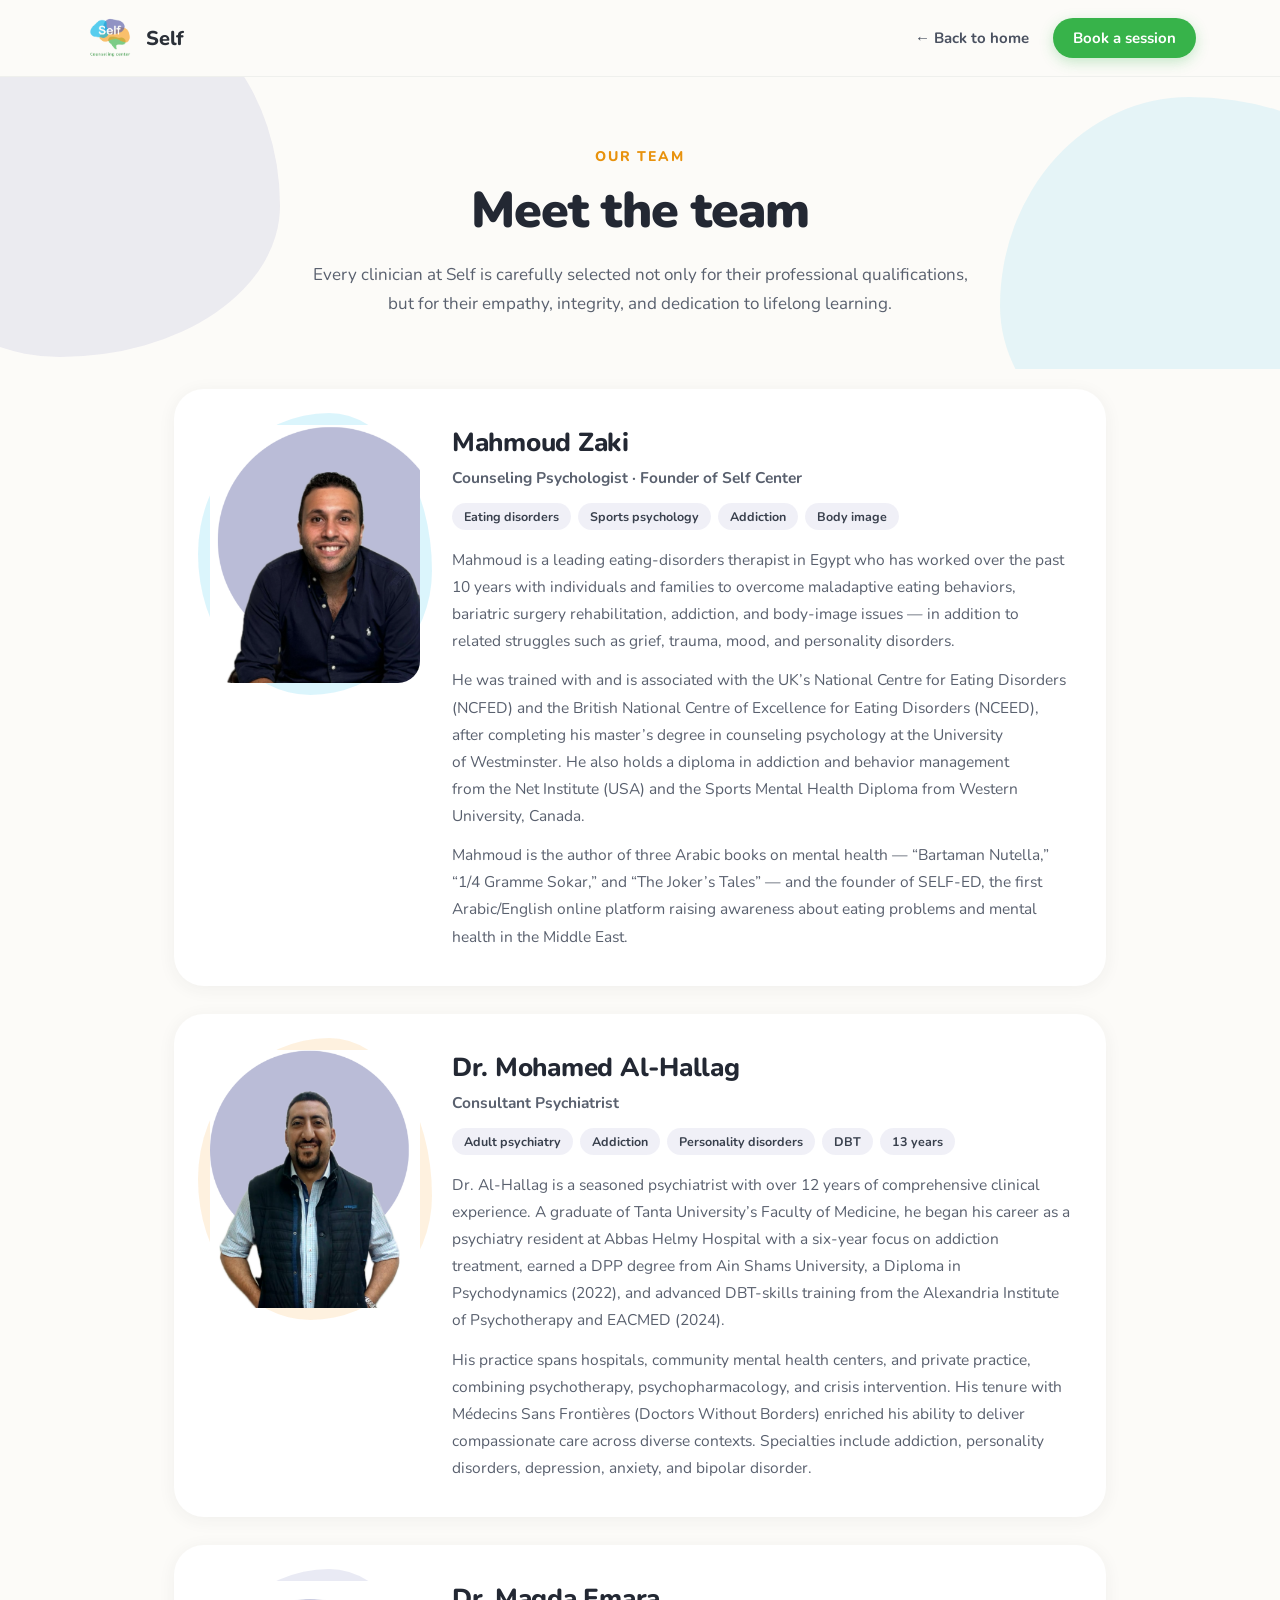
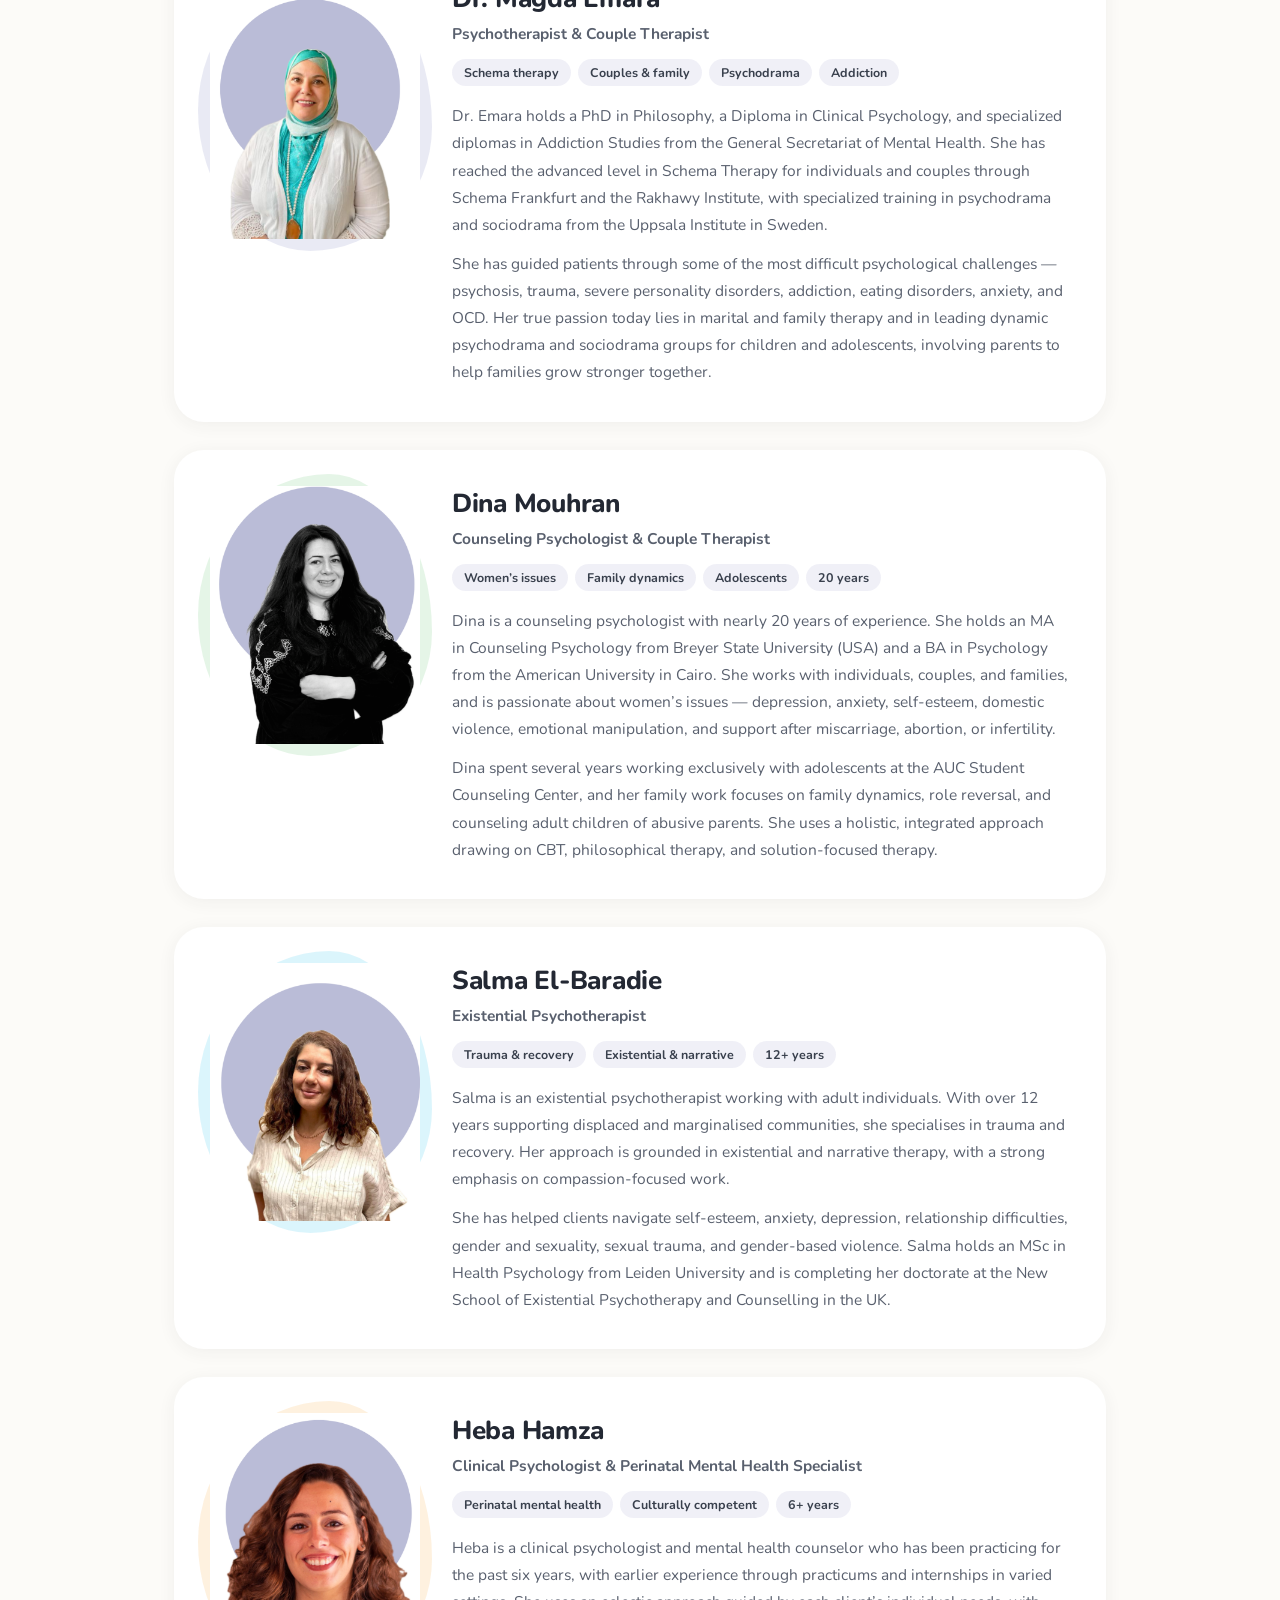
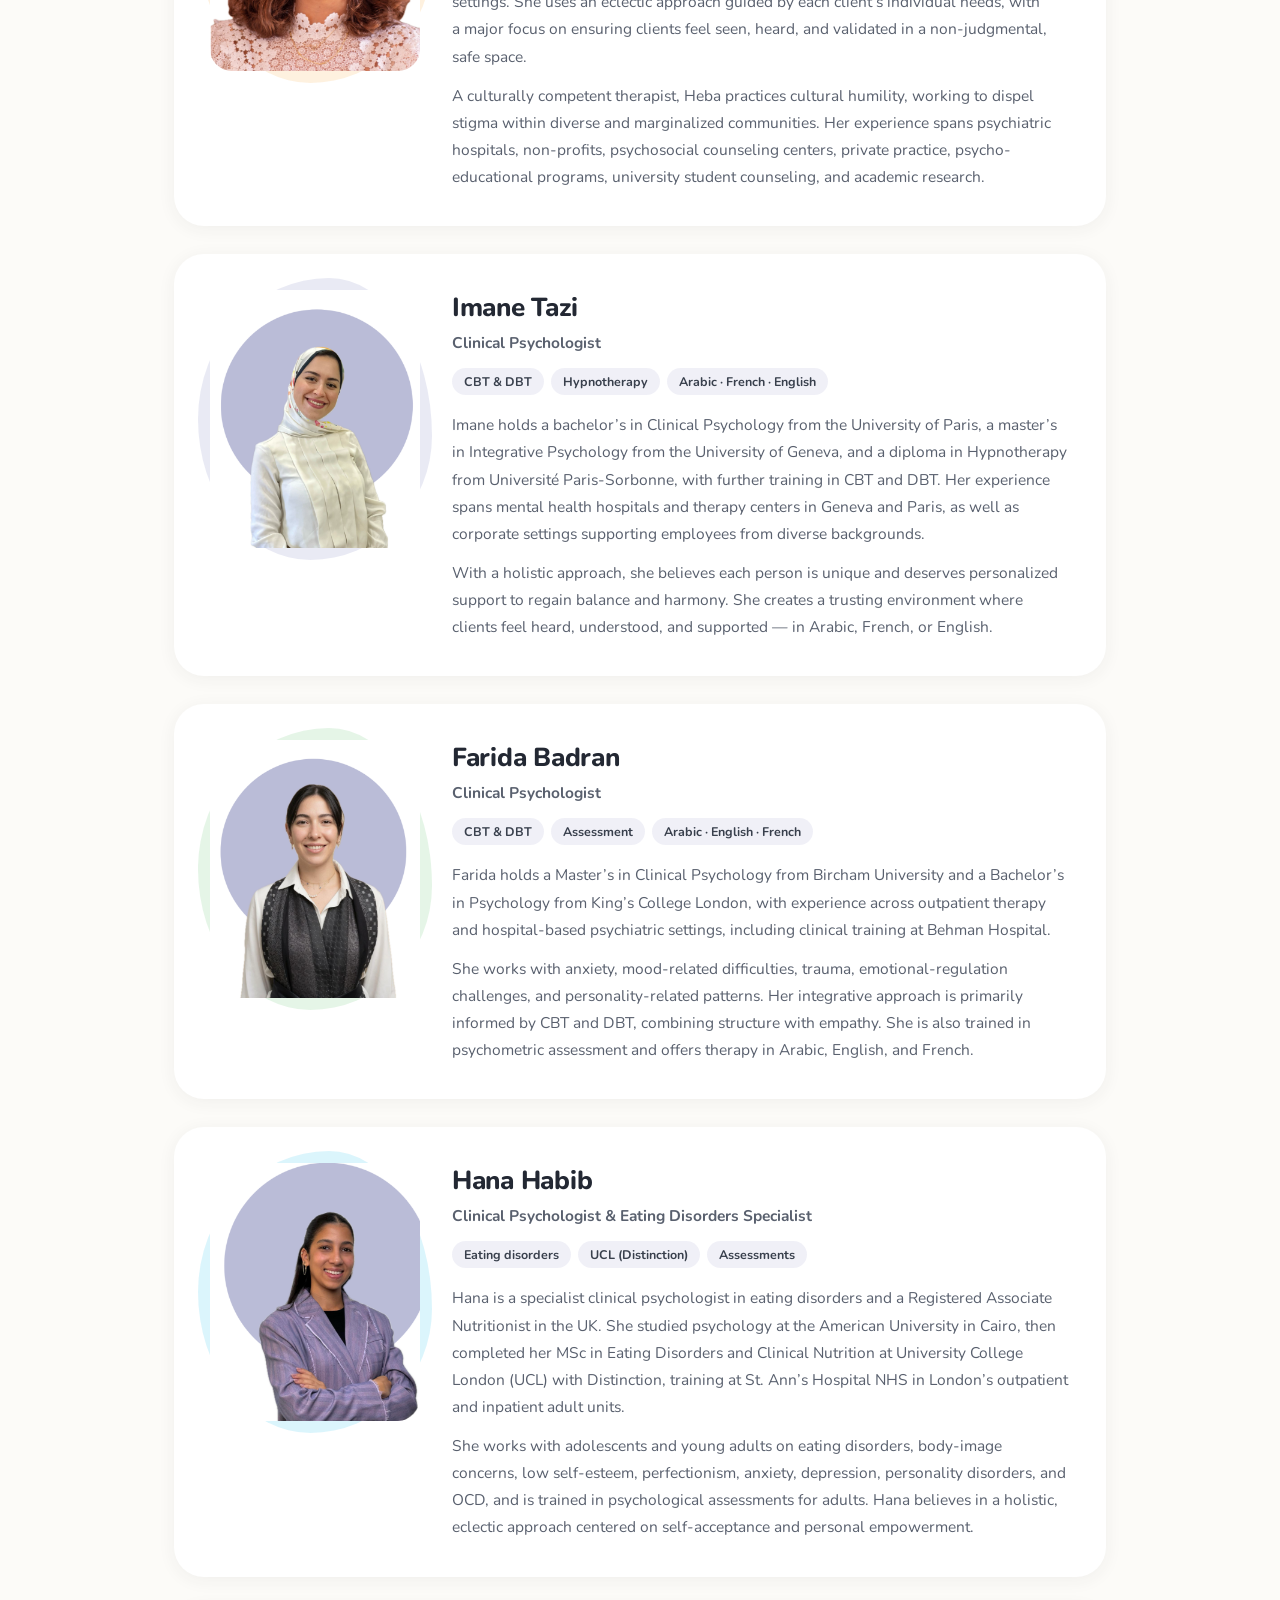
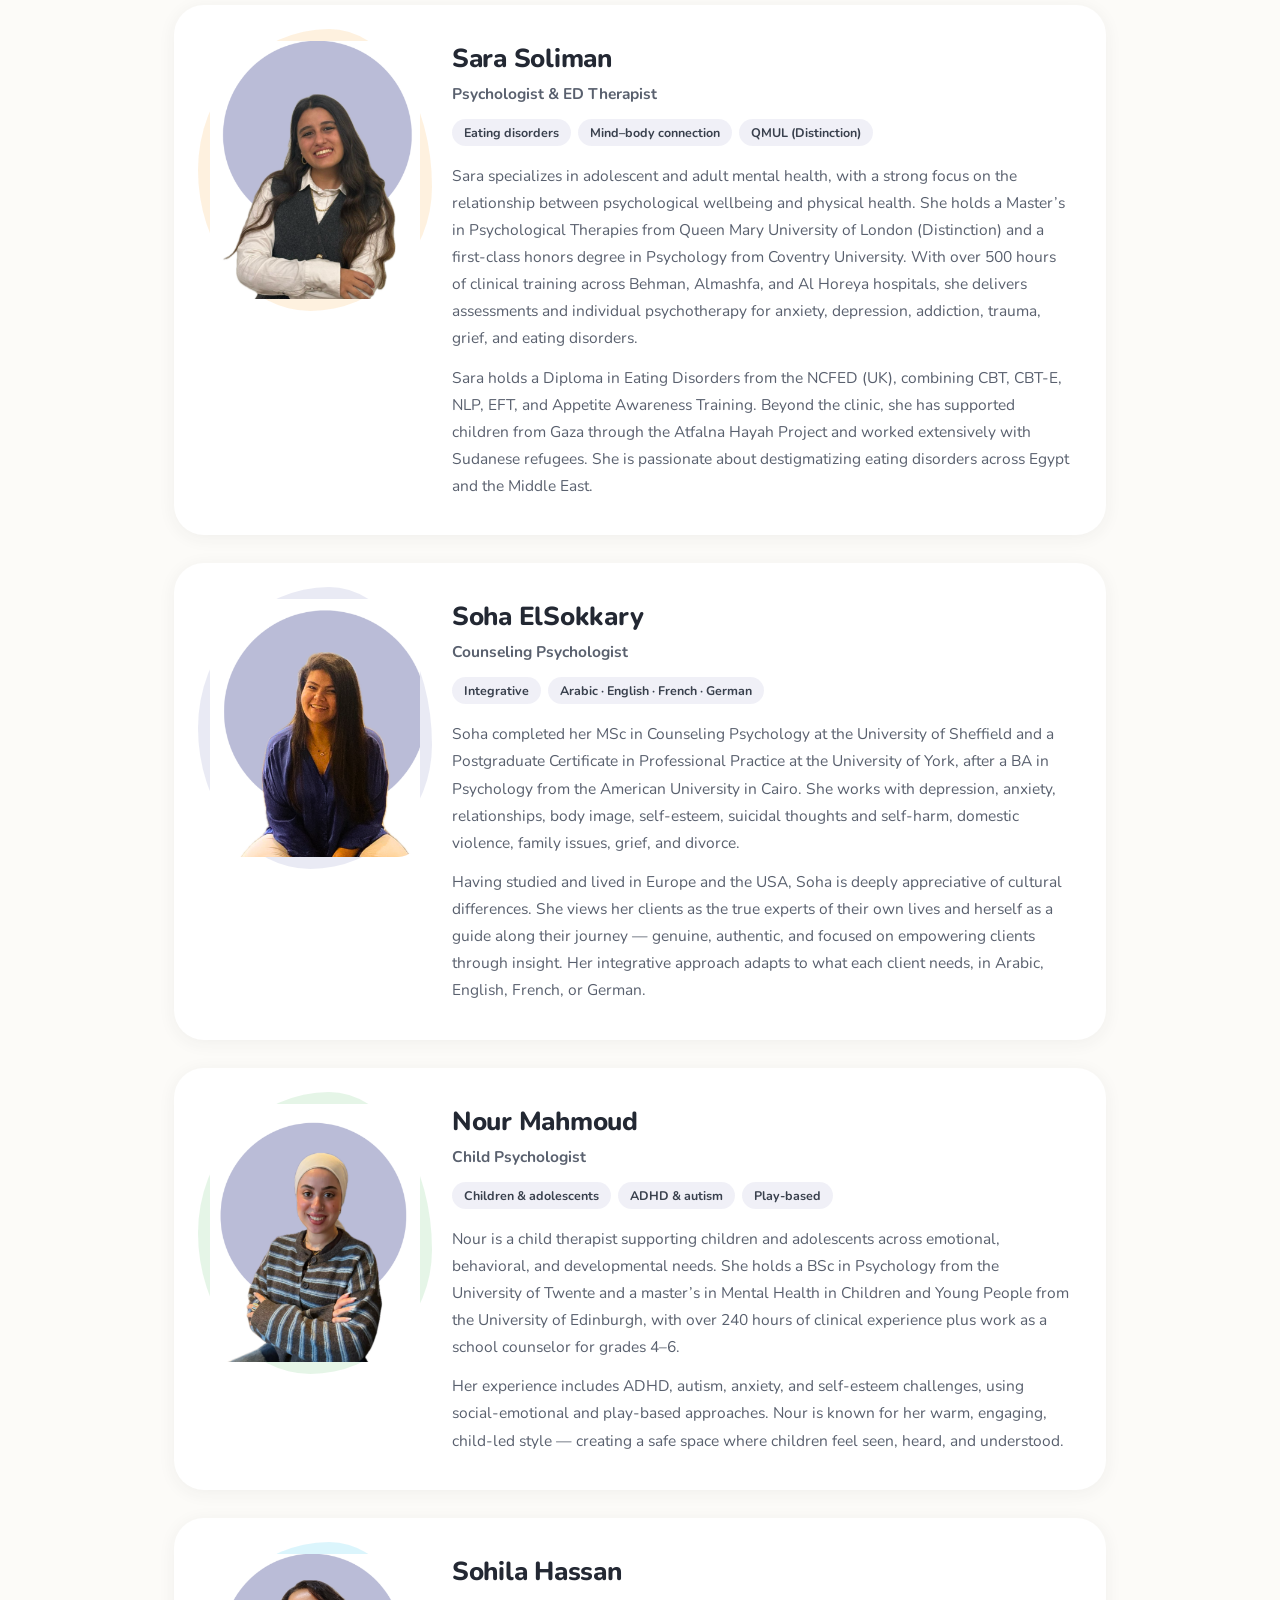
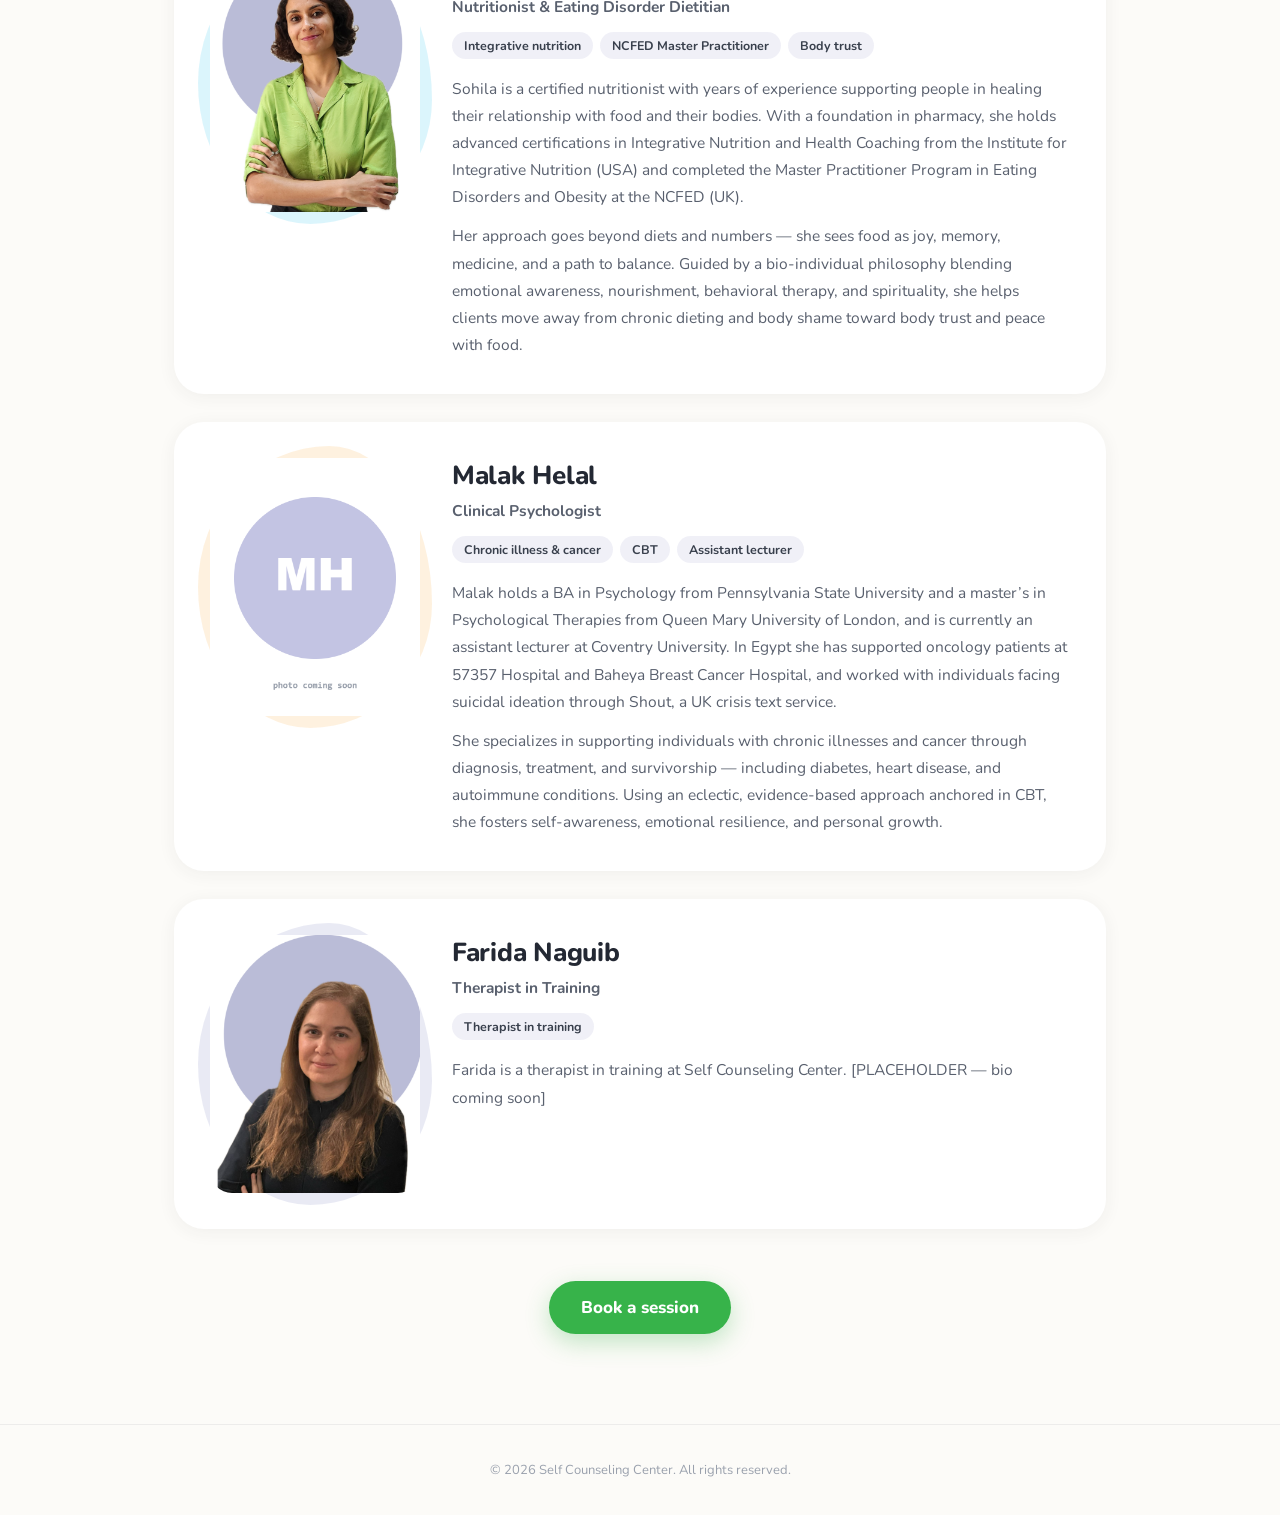
==== team.html @ 423f0b95 "Add team page Implements the Team.dc.html design as a static team.html page: hero, 15 clinician prof" ====
<!DOCTYPE html>
<html lang="en" dir="ltr">
<head>
<meta charset="utf-8">
<meta name="viewport" content="width=device-width, initial-scale=1">
<title>Meet the Team — Self Counseling Center</title>
<meta name="description" content="The multidisciplinary team of psychologists, psychiatrists, therapists, and nutritionists at Self Counseling Center in Sheikh Zayed, Egypt.">
<link rel="icon" href="assets/logo.png">
<link rel="preconnect" href="https://fonts.googleapis.com">
<link rel="preconnect" href="https://fonts.gstatic.com" crossorigin>
<link href="https://fonts.googleapis.com/css2?family=Nunito:wght@400;600;700;800;900&display=swap" rel="stylesheet">
<link rel="stylesheet" href="css/style.css">
</head>
<body>

<nav class="nav">
  <div class="nav-inner">
    <a href="index.html" class="brand">
      <img src="assets/logo.png" alt="Self Counseling Center" class="brand-logo">
      <span class="brand-name">Self</span>
    </a>
    <div class="nav-actions" style="margin-inline-start:auto">
      <a href="index.html" class="back-link">← Back to home</a>
      <a href="index.html#contact" class="btn btn-cta">Book a session</a>
    </div>
  </div>
</nav>

<header class="team-page-hero">
  <div class="blob team-hero-blob-a"></div>
  <div class="blob team-hero-blob-b"></div>
  <div class="team-page-hero-inner">
    <p class="kicker kicker-amber">Our team</p>
    <h1>Meet the team</h1>
    <p class="section-sub">Every clinician at Self is carefully selected not only for their professional qualifications, but for their empathy, integrity, and dedication to lifelong learning.</p>
  </div>
</header>

<main class="member-list">

  <article class="member-card" data-reveal>
    <div class="member-photo-wrap">
      <div class="member-blob"></div>
      <img src="assets/team/1.png" alt="Mahmoud Zaki" class="member-photo">
    </div>
    <div class="member-body">
      <h2>Mahmoud Zaki</h2>
      <p class="member-title">Counseling Psychologist · Founder of Self Center</p>
      <div class="member-tags"><span>Eating disorders</span><span>Sports psychology</span><span>Addiction</span><span>Body image</span></div>
      <p>Mahmoud is a leading eating-disorders therapist in Egypt who has worked over the past 10 years with individuals and families to overcome maladaptive eating behaviors, bariatric surgery rehabilitation, addiction, and body-image issues — in addition to related struggles such as grief, trauma, mood, and personality disorders.</p>
      <p>He was trained with and is associated with the UK’s National Centre for Eating Disorders (NCFED) and the British National Centre of Excellence for Eating Disorders (NCEED), after completing his master’s degree in counseling psychology at the University of Westminster. He also holds a diploma in addiction and behavior management from the Net Institute (USA) and the Sports Mental Health Diploma from Western University, Canada.</p>
      <p>Mahmoud is the author of three Arabic books on mental health — “Bartaman Nutella,” “1/4 Gramme Sokar,” and “The Joker’s Tales” — and the founder of SELF-ED, the first Arabic/English online platform raising awareness about eating problems and mental health in the Middle East.</p>
    </div>
  </article>

  <article class="member-card" data-reveal>
    <div class="member-photo-wrap">
      <div class="member-blob"></div>
      <img src="assets/team/2.png" alt="Dr. Mohamed Al-Hallag" class="member-photo">
    </div>
    <div class="member-body">
      <h2>Dr. Mohamed Al-Hallag</h2>
      <p class="member-title">Consultant Psychiatrist</p>
      <div class="member-tags"><span>Adult psychiatry</span><span>Addiction</span><span>Personality disorders</span><span>DBT</span><span>13 years</span></div>
      <p>Dr. Al-Hallag is a seasoned psychiatrist with over 12 years of comprehensive clinical experience. A graduate of Tanta University’s Faculty of Medicine, he began his career as a psychiatry resident at Abbas Helmy Hospital with a six-year focus on addiction treatment, earned a DPP degree from Ain Shams University, a Diploma in Psychodynamics (2022), and advanced DBT-skills training from the Alexandria Institute of Psychotherapy and EACMED (2024).</p>
      <p>His practice spans hospitals, community mental health centers, and private practice, combining psychotherapy, psychopharmacology, and crisis intervention. His tenure with Médecins Sans Frontières (Doctors Without Borders) enriched his ability to deliver compassionate care across diverse contexts. Specialties include addiction, personality disorders, depression, anxiety, and bipolar disorder.</p>
    </div>
  </article>

  <article class="member-card" data-reveal>
    <div class="member-photo-wrap">
      <div class="member-blob"></div>
      <img src="assets/team/6.png" alt="Dr. Magda Emara" class="member-photo">
    </div>
    <div class="member-body">
      <h2>Dr. Magda Emara</h2>
      <p class="member-title">Psychotherapist & Couple Therapist</p>
      <div class="member-tags"><span>Schema therapy</span><span>Couples & family</span><span>Psychodrama</span><span>Addiction</span></div>
      <p>Dr. Emara holds a PhD in Philosophy, a Diploma in Clinical Psychology, and specialized diplomas in Addiction Studies from the General Secretariat of Mental Health. She has reached the advanced level in Schema Therapy for individuals and couples through Schema Frankfurt and the Rakhawy Institute, with specialized training in psychodrama and sociodrama from the Uppsala Institute in Sweden.</p>
      <p>She has guided patients through some of the most difficult psychological challenges — psychosis, trauma, severe personality disorders, addiction, eating disorders, anxiety, and OCD. Her true passion today lies in marital and family therapy and in leading dynamic psychodrama and sociodrama groups for children and adolescents, involving parents to help families grow stronger together.</p>
    </div>
  </article>

  <article class="member-card" data-reveal>
    <div class="member-photo-wrap">
      <div class="member-blob"></div>
      <img src="assets/team/14.png" alt="Dina Mouhran" class="member-photo">
    </div>
    <div class="member-body">
      <h2>Dina Mouhran</h2>
      <p class="member-title">Counseling Psychologist & Couple Therapist</p>
      <div class="member-tags"><span>Women’s issues</span><span>Family dynamics</span><span>Adolescents</span><span>20 years</span></div>
      <p>Dina is a counseling psychologist with nearly 20 years of experience. She holds an MA in Counseling Psychology from Breyer State University (USA) and a BA in Psychology from the American University in Cairo. She works with individuals, couples, and families, and is passionate about women’s issues — depression, anxiety, self-esteem, domestic violence, emotional manipulation, and support after miscarriage, abortion, or infertility.</p>
      <p>Dina spent several years working exclusively with adolescents at the AUC Student Counseling Center, and her family work focuses on family dynamics, role reversal, and counseling adult children of abusive parents. She uses a holistic, integrated approach drawing on CBT, philosophical therapy, and solution-focused therapy.</p>
    </div>
  </article>

  <article class="member-card" data-reveal>
    <div class="member-photo-wrap">
      <div class="member-blob"></div>
      <img src="assets/team/10.png" alt="Salma El-Baradie" class="member-photo">
    </div>
    <div class="member-body">
      <h2>Salma El-Baradie</h2>
      <p class="member-title">Existential Psychotherapist</p>
      <div class="member-tags"><span>Trauma & recovery</span><span>Existential & narrative</span><span>12+ years</span></div>
      <p>Salma is an existential psychotherapist working with adult individuals. With over 12 years supporting displaced and marginalised communities, she specialises in trauma and recovery. Her approach is grounded in existential and narrative therapy, with a strong emphasis on compassion-focused work.</p>
      <p>She has helped clients navigate self-esteem, anxiety, depression, relationship difficulties, gender and sexuality, sexual trauma, and gender-based violence. Salma holds an MSc in Health Psychology from Leiden University and is completing her doctorate at the New School of Existential Psychotherapy and Counselling in the UK.</p>
    </div>
  </article>

  <article class="member-card" data-reveal>
    <div class="member-photo-wrap">
      <div class="member-blob"></div>
      <img src="assets/team/5.png" alt="Heba Hamza" class="member-photo">
    </div>
    <div class="member-body">
      <h2>Heba Hamza</h2>
      <p class="member-title">Clinical Psychologist & Perinatal Mental Health Specialist</p>
      <div class="member-tags"><span>Perinatal mental health</span><span>Culturally competent</span><span>6+ years</span></div>
      <p>Heba is a clinical psychologist and mental health counselor who has been practicing for the past six years, with earlier experience through practicums and internships in varied settings. She uses an eclectic approach guided by each client’s individual needs, with a major focus on ensuring clients feel seen, heard, and validated in a non-judgmental, safe space.</p>
      <p>A culturally competent therapist, Heba practices cultural humility, working to dispel stigma within diverse and marginalized communities. Her experience spans psychiatric hospitals, non-profits, psychosocial counseling centers, private practice, psycho-educational programs, university student counseling, and academic research.</p>
    </div>
  </article>

  <article class="member-card" data-reveal>
    <div class="member-photo-wrap">
      <div class="member-blob"></div>
      <img src="assets/team/7.png" alt="Imane Tazi" class="member-photo">
    </div>
    <div class="member-body">
      <h2>Imane Tazi</h2>
      <p class="member-title">Clinical Psychologist</p>
      <div class="member-tags"><span>CBT & DBT</span><span>Hypnotherapy</span><span>Arabic · French · English</span></div>
      <p>Imane holds a bachelor’s in Clinical Psychology from the University of Paris, a master’s in Integrative Psychology from the University of Geneva, and a diploma in Hypnotherapy from Université Paris-Sorbonne, with further training in CBT and DBT. Her experience spans mental health hospitals and therapy centers in Geneva and Paris, as well as corporate settings supporting employees from diverse backgrounds.</p>
      <p>With a holistic approach, she believes each person is unique and deserves personalized support to regain balance and harmony. She creates a trusting environment where clients feel heard, understood, and supported — in Arabic, French, or English.</p>
    </div>
  </article>

  <article class="member-card" data-reveal>
    <div class="member-photo-wrap">
      <div class="member-blob"></div>
      <img src="assets/team/9.png" alt="Farida Badran" class="member-photo">
    </div>
    <div class="member-body">
      <h2>Farida Badran</h2>
      <p class="member-title">Clinical Psychologist</p>
      <div class="member-tags"><span>CBT & DBT</span><span>Assessment</span><span>Arabic · English · French</span></div>
      <p>Farida holds a Master’s in Clinical Psychology from Bircham University and a Bachelor’s in Psychology from King’s College London, with experience across outpatient therapy and hospital-based psychiatric settings, including clinical training at Behman Hospital.</p>
      <p>She works with anxiety, mood-related difficulties, trauma, emotional-regulation challenges, and personality-related patterns. Her integrative approach is primarily informed by CBT and DBT, combining structure with empathy. She is also trained in psychometric assessment and offers therapy in Arabic, English, and French.</p>
    </div>
  </article>

  <article class="member-card" data-reveal>
    <div class="member-photo-wrap">
      <div class="member-blob"></div>
      <img src="assets/team/12.png" alt="Hana Habib" class="member-photo">
    </div>
    <div class="member-body">
      <h2>Hana Habib</h2>
      <p class="member-title">Clinical Psychologist & Eating Disorders Specialist</p>
      <div class="member-tags"><span>Eating disorders</span><span>UCL (Distinction)</span><span>Assessments</span></div>
      <p>Hana is a specialist clinical psychologist in eating disorders and a Registered Associate Nutritionist in the UK. She studied psychology at the American University in Cairo, then completed her MSc in Eating Disorders and Clinical Nutrition at University College London (UCL) with Distinction, training at St. Ann’s Hospital NHS in London’s outpatient and inpatient adult units.</p>
      <p>She works with adolescents and young adults on eating disorders, body-image concerns, low self-esteem, perfectionism, anxiety, depression, personality disorders, and OCD, and is trained in psychological assessments for adults. Hana believes in a holistic, eclectic approach centered on self-acceptance and personal empowerment.</p>
    </div>
  </article>

  <article class="member-card" data-reveal>
    <div class="member-photo-wrap">
      <div class="member-blob"></div>
      <img src="assets/team/3.png" alt="Sara Soliman" class="member-photo">
    </div>
    <div class="member-body">
      <h2>Sara Soliman</h2>
      <p class="member-title">Psychologist & ED Therapist</p>
      <div class="member-tags"><span>Eating disorders</span><span>Mind–body connection</span><span>QMUL (Distinction)</span></div>
      <p>Sara specializes in adolescent and adult mental health, with a strong focus on the relationship between psychological wellbeing and physical health. She holds a Master’s in Psychological Therapies from Queen Mary University of London (Distinction) and a first-class honors degree in Psychology from Coventry University. With over 500 hours of clinical training across Behman, Almashfa, and Al Horeya hospitals, she delivers assessments and individual psychotherapy for anxiety, depression, addiction, trauma, grief, and eating disorders.</p>
      <p>Sara holds a Diploma in Eating Disorders from the NCFED (UK), combining CBT, CBT-E, NLP, EFT, and Appetite Awareness Training. Beyond the clinic, she has supported children from Gaza through the Atfalna Hayah Project and worked extensively with Sudanese refugees. She is passionate about destigmatizing eating disorders across Egypt and the Middle East.</p>
    </div>
  </article>

  <article class="member-card" data-reveal>
    <div class="member-photo-wrap">
      <div class="member-blob"></div>
      <img src="assets/team/13.png" alt="Soha ElSokkary" class="member-photo">
    </div>
    <div class="member-body">
      <h2>Soha ElSokkary</h2>
      <p class="member-title">Counseling Psychologist</p>
      <div class="member-tags"><span>Integrative</span><span>Arabic · English · French · German</span></div>
      <p>Soha completed her MSc in Counseling Psychology at the University of Sheffield and a Postgraduate Certificate in Professional Practice at the University of York, after a BA in Psychology from the American University in Cairo. She works with depression, anxiety, relationships, body image, self-esteem, suicidal thoughts and self-harm, domestic violence, family issues, grief, and divorce.</p>
      <p>Having studied and lived in Europe and the USA, Soha is deeply appreciative of cultural differences. She views her clients as the true experts of their own lives and herself as a guide along their journey — genuine, authentic, and focused on empowering clients through insight. Her integrative approach adapts to what each client needs, in Arabic, English, French, or German.</p>
    </div>
  </article>

  <article class="member-card" data-reveal>
    <div class="member-photo-wrap">
      <div class="member-blob"></div>
      <img src="assets/team/8.png" alt="Nour Mahmoud" class="member-photo">
    </div>
    <div class="member-body">
      <h2>Nour Mahmoud</h2>
      <p class="member-title">Child Psychologist</p>
      <div class="member-tags"><span>Children & adolescents</span><span>ADHD & autism</span><span>Play-based</span></div>
      <p>Nour is a child therapist supporting children and adolescents across emotional, behavioral, and developmental needs. She holds a BSc in Psychology from the University of Twente and a master’s in Mental Health in Children and Young People from the University of Edinburgh, with over 240 hours of clinical experience plus work as a school counselor for grades 4–6.</p>
      <p>Her experience includes ADHD, autism, anxiety, and self-esteem challenges, using social-emotional and play-based approaches. Nour is known for her warm, engaging, child-led style — creating a safe space where children feel seen, heard, and understood.</p>
    </div>
  </article>

  <article class="member-card" data-reveal>
    <div class="member-photo-wrap">
      <div class="member-blob"></div>
      <img src="assets/team/4.png" alt="Sohila Hassan" class="member-photo">
    </div>
    <div class="member-body">
      <h2>Sohila Hassan</h2>
      <p class="member-title">Nutritionist & Eating Disorder Dietitian</p>
      <div class="member-tags"><span>Integrative nutrition</span><span>NCFED Master Practitioner</span><span>Body trust</span></div>
      <p>Sohila is a certified nutritionist with years of experience supporting people in healing their relationship with food and their bodies. With a foundation in pharmacy, she holds advanced certifications in Integrative Nutrition and Health Coaching from the Institute for Integrative Nutrition (USA) and completed the Master Practitioner Program in Eating Disorders and Obesity at the NCFED (UK).</p>
      <p>Her approach goes beyond diets and numbers — she sees food as joy, memory, medicine, and a path to balance. Guided by a bio-individual philosophy blending emotional awareness, nourishment, behavioral therapy, and spirituality, she helps clients move away from chronic dieting and body shame toward body trust and peace with food.</p>
    </div>
  </article>

  <article class="member-card" data-reveal>
    <div class="member-photo-wrap">
      <div class="member-blob"></div>
      <img src="assets/team/malak.png" alt="Malak Helal" class="member-photo">
    </div>
    <div class="member-body">
      <h2>Malak Helal</h2>
      <p class="member-title">Clinical Psychologist</p>
      <div class="member-tags"><span>Chronic illness & cancer</span><span>CBT</span><span>Assistant lecturer</span></div>
      <p>Malak holds a BA in Psychology from Pennsylvania State University and a master’s in Psychological Therapies from Queen Mary University of London, and is currently an assistant lecturer at Coventry University. In Egypt she has supported oncology patients at 57357 Hospital and Baheya Breast Cancer Hospital, and worked with individuals facing suicidal ideation through Shout, a UK crisis text service.</p>
      <p>She specializes in supporting individuals with chronic illnesses and cancer through diagnosis, treatment, and survivorship — including diabetes, heart disease, and autoimmune conditions. Using an eclectic, evidence-based approach anchored in CBT, she fosters self-awareness, emotional resilience, and personal growth.</p>
    </div>
  </article>

  <article class="member-card" data-reveal>
    <div class="member-photo-wrap">
      <div class="member-blob"></div>
      <img src="assets/team/11.png" alt="Farida Naguib" class="member-photo">
    </div>
    <div class="member-body">
      <h2>Farida Naguib</h2>
      <p class="member-title">Therapist in Training</p>
      <div class="member-tags"><span>Therapist in training</span></div>
      <p>Farida is a therapist in training at Self Counseling Center. [PLACEHOLDER — bio coming soon]</p>
    </div>
  </article>

  <div class="member-list-cta" data-reveal>
    <a href="index.html#contact" class="btn btn-cta btn-lg">Book a session</a>
  </div>
</main>

<footer class="team-page-footer">
  <p>© 2026 Self Counseling Center. All rights reserved.</p>
</footer>

<script src="js/team.js"></script>
</body>
</html>
---- css/style.css ----
:root {
  --ink: #2B3038;
  --ink-strong: #232833;
  --ink-soft: #59606E;
  --ink-mute: #6B7280;
  --ink-faint: #9AA1AD;
  --bg: #FCFBF8;
  --bg-alt: #F6F5F0;
  --blue: #00B5E8;
  --blue-deep: #00A0CE;
  --purple: #575CA8;
  --amber: #F89F1E;
  --amber-deep: #E8920D;
  --green: #37B34A;
  --green-deep: #2E9440;
  --red: #D64545;
  --cta: var(--green);
}

* { box-sizing: border-box; }

[hidden] { display: none !important; }

html { scroll-behavior: smooth; }

body {
  margin: 0;
  background: var(--bg);
  color: var(--ink);
  font-family: 'Nunito', 'Baloo Bhaijaan 2', sans-serif;
  -webkit-font-smoothing: antialiased;
  min-height: 100vh;
  overflow-x: hidden;
}

a { color: var(--green-deep); text-decoration: none; }
a:hover { color: var(--green-deep); }
::selection { background: rgba(0,181,232,.25); }

img { max-width: 100%; display: block; }

@keyframes blobFloat {
  0%, 100% { transform: translate(0, 0) scale(1); }
  50% { transform: translate(14px, -20px) scale(1.06); }
}
@keyframes blobFloat2 {
  0%, 100% { transform: translate(0, 0) scale(1); }
  50% { transform: translate(-16px, 14px) scale(1.04); }
}

.blob { position: absolute; pointer-events: none; }

/* ---------- Nav ---------- */
.nav {
  position: sticky;
  top: 0;
  z-index: 100;
  background: rgba(252,251,248,.85);
  backdrop-filter: blur(14px);
  -webkit-backdrop-filter: blur(14px);
  border-bottom: 1px solid rgba(43,48,56,.06);
}
.nav-inner {
  max-width: 1160px;
  margin: 0 auto;
  padding: 12px 24px;
  display: flex;
  align-items: center;
  gap: 20px;
  flex-wrap: wrap;
}
.brand { display: flex; align-items: center; gap: 10px; }
.brand-logo { height: 52px; width: 52px; object-fit: cover; object-position: center 32%; border-radius: 50%; }
.brand-name { font-weight: 800; font-size: 20px; color: var(--ink); letter-spacing: -.01em; }
.nav-links { display: flex; align-items: center; gap: 6px; flex-wrap: wrap; margin-inline-start: auto; }
.nav-links a { padding: 8px 12px; border-radius: 999px; font-size: 15px; font-weight: 600; color: #4A5160; transition: background .2s, color .2s; }
.nav-links a:hover { background: rgba(87,92,168,.08); color: var(--ink); }
.nav-actions { display: flex; align-items: center; gap: 10px; }
.nav-menu-toggle { display: none; flex-direction: column; justify-content: center; gap: 4px; width: 38px; height: 38px; border: none; background: transparent; cursor: pointer; padding: 0; }
.nav-menu-toggle span { display: block; height: 2px; background: var(--ink); border-radius: 2px; }

.lang-btn {
  border: 1.5px solid rgba(87,92,168,.35);
  background: transparent;
  color: var(--purple);
  font-family: inherit;
  font-size: 14px;
  font-weight: 700;
  padding: 7px 14px;
  border-radius: 999px;
  cursor: pointer;
  transition: background .2s;
}
.lang-btn:hover { background: rgba(87,92,168,.08); }

.btn { display: inline-block; font-weight: 700; border-radius: 999px; cursor: pointer; font-family: inherit; }
.btn-cta {
  background: var(--cta);
  color: #fff;
  font-size: 15px;
  font-weight: 700;
  padding: 10px 20px;
  box-shadow: 0 4px 14px rgba(55,179,74,.28);
  transition: transform .2s ease;
  border: none;
}
.btn-cta:hover { transform: translateY(-1px); color: #fff; }
.btn-outline {
  border: 1.5px solid rgba(43,48,56,.16);
  color: var(--ink);
  background: rgba(255,255,255,.7);
  font-weight: 700;
  transition: border-color .2s, color .2s;
}
.btn-outline:hover { border-color: rgba(87,92,168,.5); color: var(--purple); }
.btn-lg { font-size: 17px; font-weight: 800; padding: 15px 32px; }
.btn-cta.btn-lg { box-shadow: 0 8px 24px rgba(55,179,74,.3); }
.btn-cta.btn-lg:hover { transform: translateY(-2px); }

/* ---------- Hero ---------- */
.hero { position: relative; padding: 96px 24px 110px; text-align: center; overflow: hidden; }
.blob-a { inset-inline-start: -120px; top: -60px; width: 440px; height: 400px; background: rgba(0,181,232,.13); border-radius: 58% 42% 55% 45% / 52% 58% 42% 48%; animation: blobFloat 11s ease-in-out infinite; }
.blob-b { inset-inline-end: -140px; top: 40px; width: 480px; height: 420px; background: rgba(87,92,168,.11); border-radius: 45% 55% 48% 52% / 55% 45% 55% 45%; animation: blobFloat2 13s ease-in-out infinite; }
.blob-c { inset-inline-end: 16%; bottom: -90px; width: 340px; height: 300px; background: rgba(248,159,30,.10); border-radius: 52% 48% 60% 40% / 48% 55% 45% 52%; animation: blobFloat 15s ease-in-out infinite; }
.hero-inner { position: relative; max-width: 760px; margin: 0 auto; display: flex; flex-direction: column; align-items: center; gap: 26px; }
.hero-logo { width: min(230px, 52vw); height: auto; }
.hero h1 { margin: 0; font-size: clamp(34px, 5.2vw, 58px); line-height: 1.12; font-weight: 900; letter-spacing: -.02em; color: var(--ink-strong); text-wrap: balance; }
.hero p { margin: 0; max-width: 560px; font-size: clamp(17px, 2vw, 20px); line-height: 1.65; color: var(--ink-soft); text-wrap: pretty; }
.hero-ctas { display: flex; gap: 14px; flex-wrap: wrap; justify-content: center; }

/* ---------- Sections ---------- */
.section { padding: 70px 24px; }
.section-inner { max-width: 1160px; margin: 0 auto; }
.section-inner-narrow { max-width: 760px; margin: 0 auto; }
.section-inner-medium { max-width: 1060px; margin: 0 auto; position: relative; }
.section-head { text-align: center; max-width: 660px; margin: 0 auto 44px; }
.kicker { margin: 0 0 10px; font-size: 14px; font-weight: 800; letter-spacing: .14em; text-transform: uppercase; color: var(--blue-deep); }
.kicker-amber { color: var(--amber-deep); }
.kicker-green { color: var(--green-deep); }
.section-head h2, .about h2, .team-section h3 { margin: 0 0 14px; font-size: clamp(28px, 3.4vw, 40px); font-weight: 800; letter-spacing: -.015em; color: var(--ink-strong); }
.section-sub { margin: 0; font-size: 17px; line-height: 1.7; color: var(--ink-soft); }
.body-text { margin: 0 0 14px; font-size: 17px; line-height: 1.75; color: var(--ink-soft); text-wrap: pretty; }
.body-text:last-child { margin-bottom: 0; }

/* ---------- About ---------- */
.about-grid { display: grid; grid-template-columns: repeat(auto-fit, minmax(300px, 1fr)); gap: 48px; align-items: center; }
.about h2 { margin-bottom: 18px; }
.about-panel { position: relative; min-height: 320px; }
.about-panel-blob { position: absolute; inset: 0; background: linear-gradient(135deg, rgba(0,181,232,.10), rgba(87,92,168,.10)); border-radius: 56% 44% 52% 48% / 50% 56% 44% 50%; }
.about-stats { position: relative; height: 100%; display: flex; flex-direction: column; justify-content: center; gap: 18px; padding: 44px; }
.about-stat { display: flex; align-items: center; gap: 14px; }
.about-stat-dot { width: 12px; height: 12px; border-radius: 50%; flex: none; }
.about-stat-label { font-size: 16px; font-weight: 700; color: #39404D; }

/* ---------- Services ---------- */
.services-section { background: var(--bg-alt); }
.services-grid { display: grid; grid-template-columns: repeat(auto-fit, minmax(280px, 1fr)); gap: 22px; }
.service-card { background: #fff; border-radius: 26px; padding: 30px 28px; box-shadow: 0 2px 14px rgba(43,48,56,.05); transition: transform .25s ease, box-shadow .25s ease; }
.service-card:hover { transform: translateY(-4px); box-shadow: 0 10px 28px rgba(43,48,56,.09); }
.service-icon { position: relative; width: 56px; height: 48px; margin-bottom: 20px; }
.service-icon span { position: absolute; opacity: .55; }
.service-icon span:first-child { inset-inline-start: 0; top: 0; width: 40px; height: 40px; border-radius: 60% 40% 55% 45% / 52% 58% 42% 48%; }
.service-icon span:last-child { inset-inline-start: 18px; top: 8px; width: 38px; height: 38px; border-radius: 45% 55% 48% 52% / 55% 45% 55% 45%; }
.service-card h3 { margin: 0 0 10px; font-size: 20px; font-weight: 800; color: var(--ink-strong); }
.service-card p { margin: 0; font-size: 15.5px; line-height: 1.7; color: var(--ink-soft); text-wrap: pretty; }

/* ---------- Team ---------- */
.team-section { position: relative; padding: 90px 24px; overflow: hidden; }
.blob-d { inset-inline-start: -160px; bottom: -120px; width: 460px; height: 420px; background: rgba(55,179,74,.08); border-radius: 52% 48% 60% 40% / 48% 55% 45% 52%; }
.team-section .section-inner { position: relative; }

.founder-card {
  background: #fff;
  border-radius: 32px;
  padding: clamp(24px, 4vw, 44px);
  box-shadow: 0 4px 24px rgba(43,48,56,.06);
  display: grid;
  grid-template-columns: repeat(auto-fit, minmax(280px, 1fr));
  gap: 44px;
  align-items: center;
  margin-bottom: 44px;
}
.founder-photo-wrap { display: flex; justify-content: center; position: relative; }
.founder-photo-blob {
  position: absolute; inset: -16px -20px;
  background: linear-gradient(150deg, rgba(0,181,232,.16), rgba(248,159,30,.14));
  border-radius: 56% 44% 52% 48% / 50% 56% 44% 50%;
}
.founder-avatar {
  position: relative;
  width: min(320px, 78vw);
  aspect-ratio: 4 / 5;
  border-radius: 28px;
  overflow: hidden;
}
.founder-avatar-img {
  width: 100%;
  height: 100%;
  object-fit: cover;
  object-position: top center;
  background: none;
}
.founder-avatar-fallback {
  width: 100%;
  height: 100%;
  border-radius: 28px;
  background: linear-gradient(150deg, var(--blue), var(--purple));
  display: flex;
  align-items: center;
  justify-content: center;
  color: #fff;
  font-size: 88px;
  font-weight: 900;
  letter-spacing: -.02em;
}
.founder-name { margin: 0 0 6px; font-size: clamp(24px, 3vw, 32px); font-weight: 800; letter-spacing: -.015em; color: var(--ink-strong); }
.founder-role { margin: 0 0 16px; font-size: 16.5px; font-weight: 700; color: var(--purple); }
.founder-creds { display: flex; flex-wrap: wrap; gap: 8px; margin-bottom: 18px; }
.founder-creds span { font-size: 13px; font-weight: 700; color: #39404D; background: rgba(87,92,168,.09); padding: 6px 13px; border-radius: 999px; }

.team-grid { display: grid; grid-template-columns: repeat(auto-fit, minmax(200px, 1fr)); gap: 20px; }
.team-card {
  background: #fff;
  border-radius: 22px;
  padding: 14px 14px 18px;
  box-shadow: 0 2px 12px rgba(43,48,56,.05);
  display: flex;
  flex-direction: column;
  gap: 10px;
  transition: transform .25s ease, box-shadow .25s ease;
}
.team-card:hover { transform: translateY(-4px); box-shadow: 0 10px 24px rgba(43,48,56,.1); }
.team-avatar {
  width: 100%;
  aspect-ratio: 700 / 860;
  border-radius: 16px;
  display: flex;
  align-items: center;
  justify-content: center;
  color: #fff;
  font-size: 34px;
  font-weight: 900;
}
.team-avatar-img {
  width: 100%;
  aspect-ratio: 700 / 860;
  height: auto;
  object-fit: cover;
  object-position: top center;
  border-radius: 16px;
  background: #F1F0FA;
}
.team-card-body { padding: 0 4px; }
.team-card-name { font-size: 16.5px; font-weight: 800; color: var(--ink-strong); }
.team-card-title { font-size: 13.5px; font-weight: 700; color: var(--purple); line-height: 1.4; margin-top: 3px; }
.team-more { text-align: center; margin-top: 38px; }

/* ---------- Values ---------- */
.values-section { background: linear-gradient(180deg, var(--bg-alt), var(--bg)); }
.values-grid { display: grid; grid-template-columns: repeat(auto-fit, minmax(230px, 1fr)); gap: 22px; }
.value-card { text-align: center; padding: 28px 20px; }
.value-icon { width: 52px; height: 52px; margin: 0 auto 16px; border-radius: 58% 42% 55% 45% / 52% 58% 42% 48%; opacity: .8; }
.value-card h3 { margin: 0 0 8px; font-size: 18px; font-weight: 800; color: var(--ink-strong); }
.value-card p { margin: 0; font-size: 15px; line-height: 1.65; color: var(--ink-soft); }

/* ---------- Testimonials ---------- */
.testi-grid { display: grid; grid-template-columns: repeat(auto-fit, minmax(280px, 1fr)); gap: 22px; }
.testi-card { background: #fff; border-radius: 26px; padding: 30px 28px; box-shadow: 0 2px 14px rgba(43,48,56,.05); display: flex; flex-direction: column; gap: 14px; }
.testi-quote-mark { font-size: 44px; line-height: .6; font-weight: 900; opacity: .5; }
.testi-card p { margin: 0; font-size: 16px; line-height: 1.7; color: #4A5160; font-style: italic; text-wrap: pretty; }
.testi-who { margin-top: auto; display: flex; align-items: center; gap: 10px; }
.testi-avatar { width: 34px; height: 34px; border-radius: 50%; opacity: .25; }
.testi-who span { font-size: 14px; font-weight: 700; color: var(--ink-mute); }
.testi-note { text-align: center; margin: 26px 0 0; font-size: 13px; font-weight: 700; color: var(--ink-faint); font-family: ui-monospace, monospace; }

/* ---------- FAQ ---------- */
.faq-section { background: var(--bg-alt); }
.faq-list { display: flex; flex-direction: column; gap: 12px; }
.faq-item { background: #fff; border-radius: 20px; box-shadow: 0 2px 10px rgba(43,48,56,.04); overflow: hidden; }
.faq-question {
  width: 100%;
  display: flex;
  align-items: center;
  justify-content: space-between;
  gap: 16px;
  padding: 20px 24px;
  background: transparent;
  border: none;
  cursor: pointer;
  font-family: inherit;
  text-align: start;
}
.faq-question span:first-child { font-size: 17px; font-weight: 800; color: var(--ink-strong); }
.faq-icon {
  flex: none; width: 30px; height: 30px; border-radius: 50%;
  background: rgba(87,92,168,.1); color: var(--purple);
  display: flex; align-items: center; justify-content: center;
  font-size: 19px; font-weight: 800;
  transform: rotate(0deg);
  transition: transform .3s ease, background .3s ease, color .3s ease;
}
.faq-item.open .faq-icon { background: rgba(55,179,74,.15); color: var(--green-deep); transform: rotate(45deg); }
.faq-answer { max-height: 0; opacity: 0; overflow: hidden; transition: max-height .45s ease, opacity .35s ease; }
.faq-item.open .faq-answer { max-height: 420px; opacity: 1; }
.faq-answer p { margin: 0; padding: 0 24px 22px; font-size: 15.5px; line-height: 1.75; color: var(--ink-soft); text-wrap: pretty; }

/* ---------- Contact ---------- */
.contact-section { position: relative; padding: 80px 24px; overflow: hidden; }
.blob-e { inset-inline-end: -140px; top: -80px; width: 420px; height: 380px; background: rgba(0,181,232,.09); border-radius: 58% 42% 55% 45% / 52% 58% 42% 48%; }
.contact-grid { display: grid; grid-template-columns: repeat(auto-fit, minmax(300px, 1fr)); gap: 28px; align-items: start; }
.contact-form-card { background: #fff; border-radius: 28px; padding: 34px 32px; box-shadow: 0 4px 24px rgba(43,48,56,.07); }

.field { display: flex; flex-direction: column; gap: 6px; margin-bottom: 18px; }
.field label { font-size: 14px; font-weight: 800; color: #39404D; }
.field input, .field select, .field textarea {
  font-family: inherit;
  font-size: 16px;
  padding: 13px 16px;
  border-radius: 14px;
  border: 1.5px solid rgba(43,48,56,.14);
  background: var(--bg);
  color: var(--ink);
  outline: none;
  transition: border-color .2s;
  width: 100%;
}
.field input:focus, .field select:focus, .field textarea:focus { border-color: var(--blue); }
.field select { appearance: none; cursor: pointer; }
.field textarea { resize: vertical; }
.field-error { font-size: 13px; font-weight: 700; color: var(--red); display: none; }
.field-error.show { display: block; }
.field.has-error input, .field.has-error select { border-color: var(--red); }

#bookingForm .btn-cta { border: none; width: 100%; }
.form-privacy { margin: 12px 0 0; font-size: 12.5px; color: var(--ink-faint); text-align: center; }

.success-panel { text-align: center; padding: 30px 10px; display: flex; flex-direction: column; align-items: center; gap: 16px; }
.success-check { width: 64px; height: 64px; border-radius: 50%; background: rgba(55,179,74,.14); display: flex; align-items: center; justify-content: center; font-size: 30px; color: var(--green-deep); font-weight: 900; }
.success-panel h3 { margin: 0; font-size: 22px; font-weight: 800; color: var(--ink-strong); }
.success-panel p { margin: 0; font-size: 16px; line-height: 1.7; color: var(--ink-soft); }
.success-panel .btn-outline { border: 1.5px solid rgba(43,48,56,.16); background: transparent; color: var(--ink); font-size: 15px; padding: 10px 22px; }

.contact-info { display: flex; flex-direction: column; gap: 14px; }
.contact-card {
  display: flex; align-items: center; gap: 16px;
  background: #fff; border-radius: 22px; padding: 20px 24px;
  box-shadow: 0 2px 12px rgba(43,48,56,.05);
  transition: box-shadow .2s;
}
.contact-card:hover { box-shadow: 0 6px 20px rgba(43,48,56,.09); }
.contact-icon { width: 44px; height: 44px; flex: none; }
.contact-icon-blue { border-radius: 58% 42% 55% 45% / 52% 58% 42% 48%; background: rgba(0,181,232,.16); }
.contact-icon-amber { border-radius: 45% 55% 48% 52% / 55% 45% 55% 45%; background: rgba(248,159,30,.18); }
.contact-icon-purple { border-radius: 52% 48% 60% 40% / 48% 55% 45% 52%; background: rgba(87,92,168,.16); }
.contact-icon-blue2 { border-radius: 45% 55% 48% 52% / 55% 45% 55% 45%; background: rgba(0,181,232,.14); }
.contact-icon-green { border-radius: 58% 42% 55% 45% / 52% 58% 42% 48%; background: rgba(55,179,74,.16); }
.contact-label { font-size: 13px; font-weight: 800; text-transform: uppercase; letter-spacing: .08em; color: var(--ink-faint); }
.contact-value { font-size: 17px; font-weight: 800; color: var(--ink); }
.contact-value-break { font-size: 16px; word-break: break-all; }

/* ---------- Footer ---------- */
.footer { border-top: 1px solid rgba(43,48,56,.07); padding: 44px 24px 30px; background: var(--bg); }
.footer-inner { max-width: 1160px; margin: 0 auto; display: flex; flex-wrap: wrap; align-items: center; gap: 28px; justify-content: space-between; }
.footer-logo { height: 44px; width: 44px; object-fit: cover; object-position: center 32%; border-radius: 50%; }
.footer-wordmark { font-weight: 600; color: var(--green-deep); font-size: 14px; }
.footer-links { display: flex; gap: 4px; flex-wrap: wrap; }
.footer-links a { padding: 6px 10px; font-size: 14px; font-weight: 600; color: var(--ink-mute); transition: color .2s; }
.footer-links a:hover { color: var(--purple); }
.footer-copy { margin: 0; font-size: 13px; color: var(--ink-faint); }

/* ---------- Team page ---------- */
.back-link { padding: 8px 14px; border-radius: 999px; font-size: 15px; font-weight: 700; color: #4A5160; transition: background .2s, color .2s; }
.back-link:hover { background: rgba(87,92,168,.08); color: var(--ink); }

.team-page-hero { position: relative; padding: 70px 24px 50px; text-align: center; overflow: hidden; }
.team-hero-blob-a { inset-inline-start: -120px; top: -80px; width: 400px; height: 360px; background: rgba(87,92,168,.10); border-radius: 58% 42% 55% 45% / 52% 58% 42% 48%; }
.team-hero-blob-b { inset-inline-end: -140px; top: 20px; width: 420px; height: 380px; background: rgba(0,181,232,.09); border-radius: 45% 55% 48% 52% / 55% 45% 55% 45%; }
.team-page-hero-inner { position: relative; max-width: 680px; margin: 0 auto; }
.team-page-hero h1 { margin: 0 0 16px; font-size: clamp(32px, 4.6vw, 50px); font-weight: 900; letter-spacing: -.02em; color: var(--ink-strong); }

.member-list { max-width: 980px; margin: 0 auto; padding: 20px 24px 90px; display: flex; flex-direction: column; gap: 28px; }
.member-card {
  background: #fff;
  border-radius: 30px;
  padding: clamp(22px, 3.5vw, 36px);
  box-shadow: 0 3px 18px rgba(43,48,56,.06);
  display: flex;
  gap: 32px;
  flex-wrap: wrap;
  align-items: flex-start;
}
.member-photo-wrap { flex: none; position: relative; }
.member-blob { position: absolute; inset: -12px; border-radius: 56% 44% 52% 48% / 50% 56% 44% 50%; background: rgba(0,181,232,.14); }
.member-card:nth-of-type(4n+2) .member-blob { background: rgba(248,159,30,.14); }
.member-card:nth-of-type(4n+3) .member-blob { background: rgba(87,92,168,.13); }
.member-card:nth-of-type(4n+4) .member-blob { background: rgba(55,179,74,.13); }
.member-photo {
  position: relative;
  width: 210px;
  aspect-ratio: 700 / 860;
  height: auto;
  object-fit: cover;
  object-position: top center;
  border-radius: 22px;
}
.member-body { flex: 1; min-width: 280px; }
.member-body h2 { margin: 0 0 4px; font-size: 26px; font-weight: 800; letter-spacing: -.01em; color: var(--ink-strong); }
.member-title { margin: 0 0 14px; font-size: 16px; font-weight: 700; color: var(--purple); }
.member-tags { display: flex; flex-wrap: wrap; gap: 7px; margin-bottom: 16px; }
.member-tags span { font-size: 12.5px; font-weight: 700; color: #39404D; background: rgba(87,92,168,.09); padding: 5px 12px; border-radius: 999px; }
.member-body p { margin: 0 0 12px; font-size: 15.5px; line-height: 1.75; color: var(--ink-soft); text-wrap: pretty; }
.member-body p:last-child { margin-bottom: 0; }
.member-list-cta { text-align: center; margin-top: 24px; }

.team-page-footer { border-top: 1px solid rgba(43,48,56,.07); padding: 36px 24px; text-align: center; }
.team-page-footer p { margin: 0; font-size: 13px; color: var(--ink-faint); }

/* ---------- Reveal on scroll ---------- */
[data-reveal] { opacity: 0; transform: translateY(20px); transition: opacity .7s ease, transform .7s ease; }
[data-reveal].in-view { opacity: 1; transform: translateY(0); }

/* ---------- Responsive ---------- */
@media (max-width: 720px) {
  .nav-links { display: none; width: 100%; order: 3; flex-direction: column; align-items: stretch; gap: 2px; }
  .nav-links.open { display: flex; }
  .nav-links a { padding: 12px 14px; }
  .nav-menu-toggle { display: flex; }
  .nav-actions { margin-inline-start: auto; }

  .team-grid { grid-template-columns: repeat(2, 1fr); gap: 14px; }
  .team-card { padding: 10px 10px 14px; border-radius: 18px; }
  .team-avatar, .team-avatar-img { border-radius: 12px; }
  .team-avatar { font-size: 26px; }
  .team-card-name { font-size: 14.5px; }
  .team-card-title { font-size: 12px; }

  .founder-card { gap: 28px; }
  .founder-photo-wrap { padding: 16px 0 8px; }

  .member-card { gap: 24px; justify-content: center; }
  .member-photo-wrap { margin: 6px auto 0; }
  .member-photo { width: min(230px, 62vw); }
  .member-body h2 { text-align: center; }
  .member-title { text-align: center; }
  .member-tags { justify-content: center; }

  .section { padding: 54px 18px; }
  .team-section { padding: 64px 18px; }
  .hero { padding: 64px 20px 80px; }
}

@media (max-width: 360px) {
  .team-grid { grid-template-columns: 1fr; }
  .team-avatar, .team-avatar-img { aspect-ratio: 1 / 1; object-position: top center; }
}

@media (prefers-reduced-motion: reduce) {
  html { scroll-behavior: auto; }
  .blob { animation: none !important; }
  [data-reveal] { opacity: 1; transform: none; transition: none; }
}
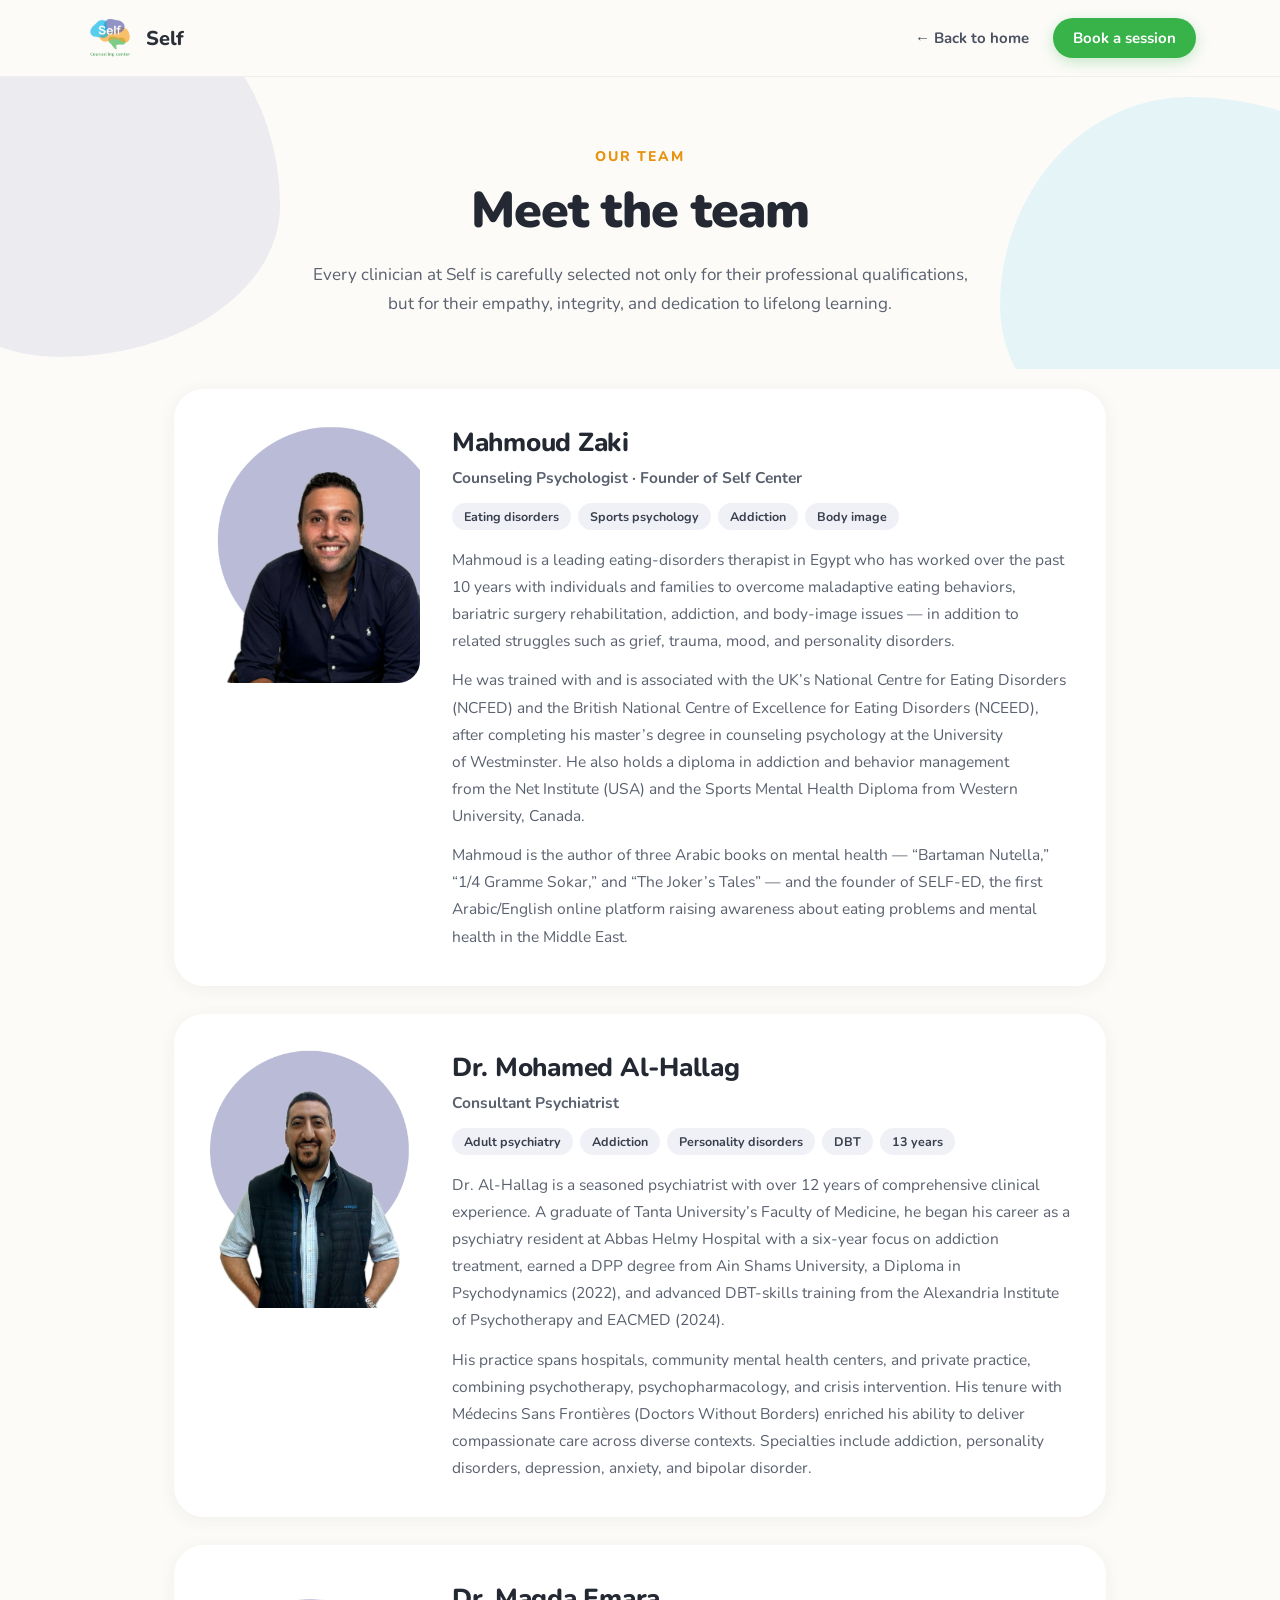
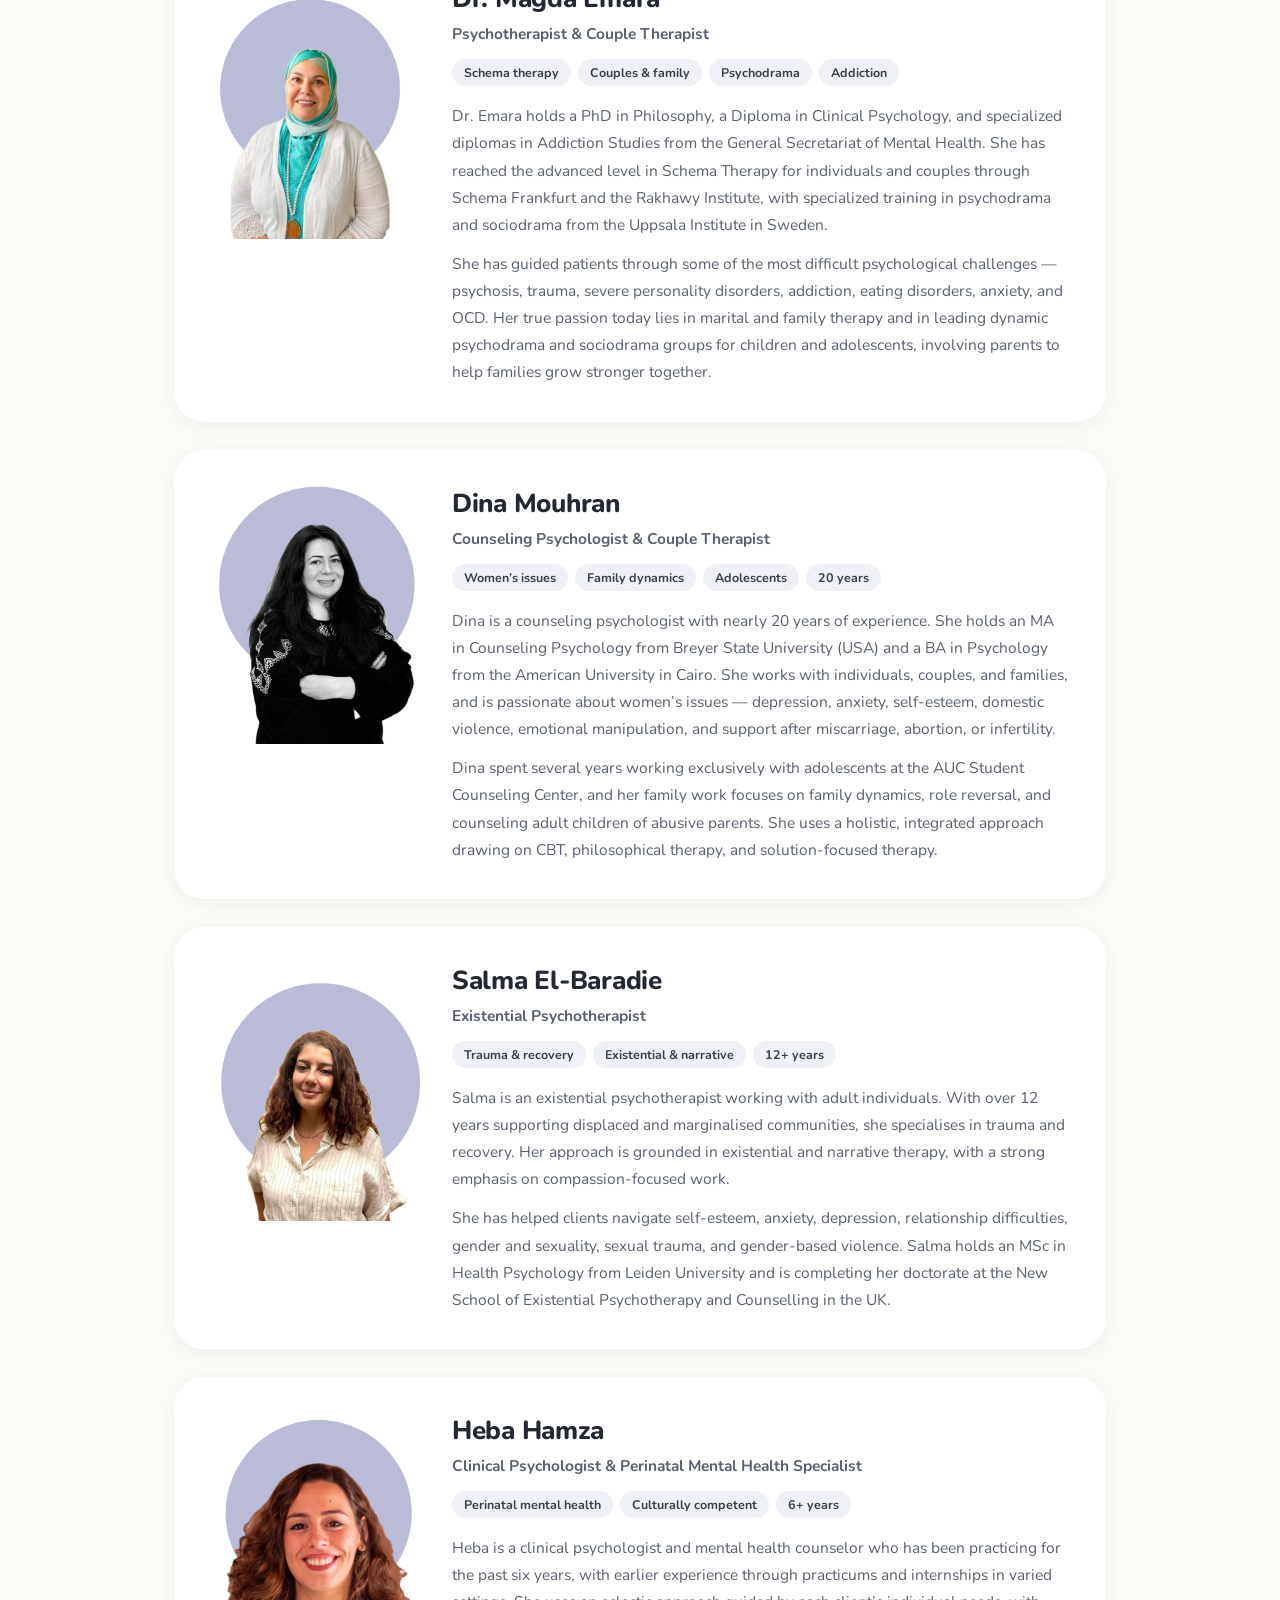
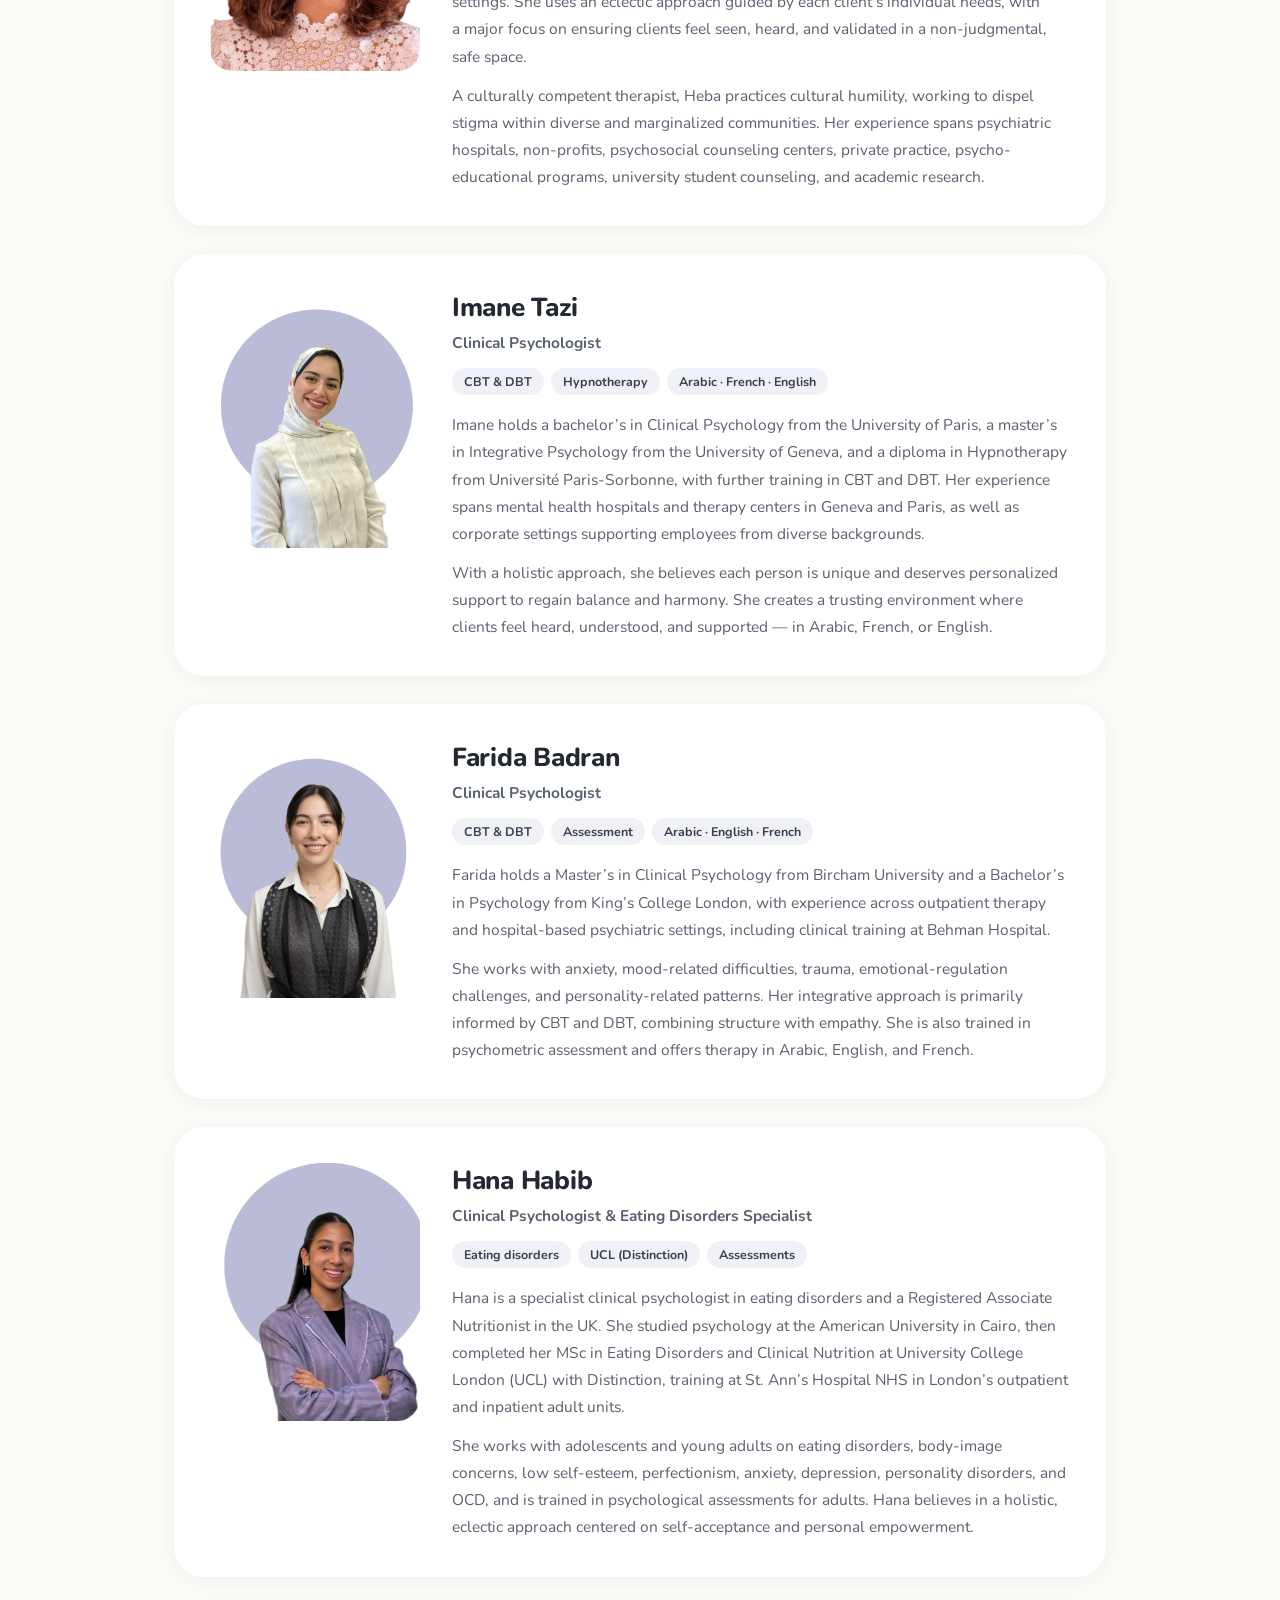
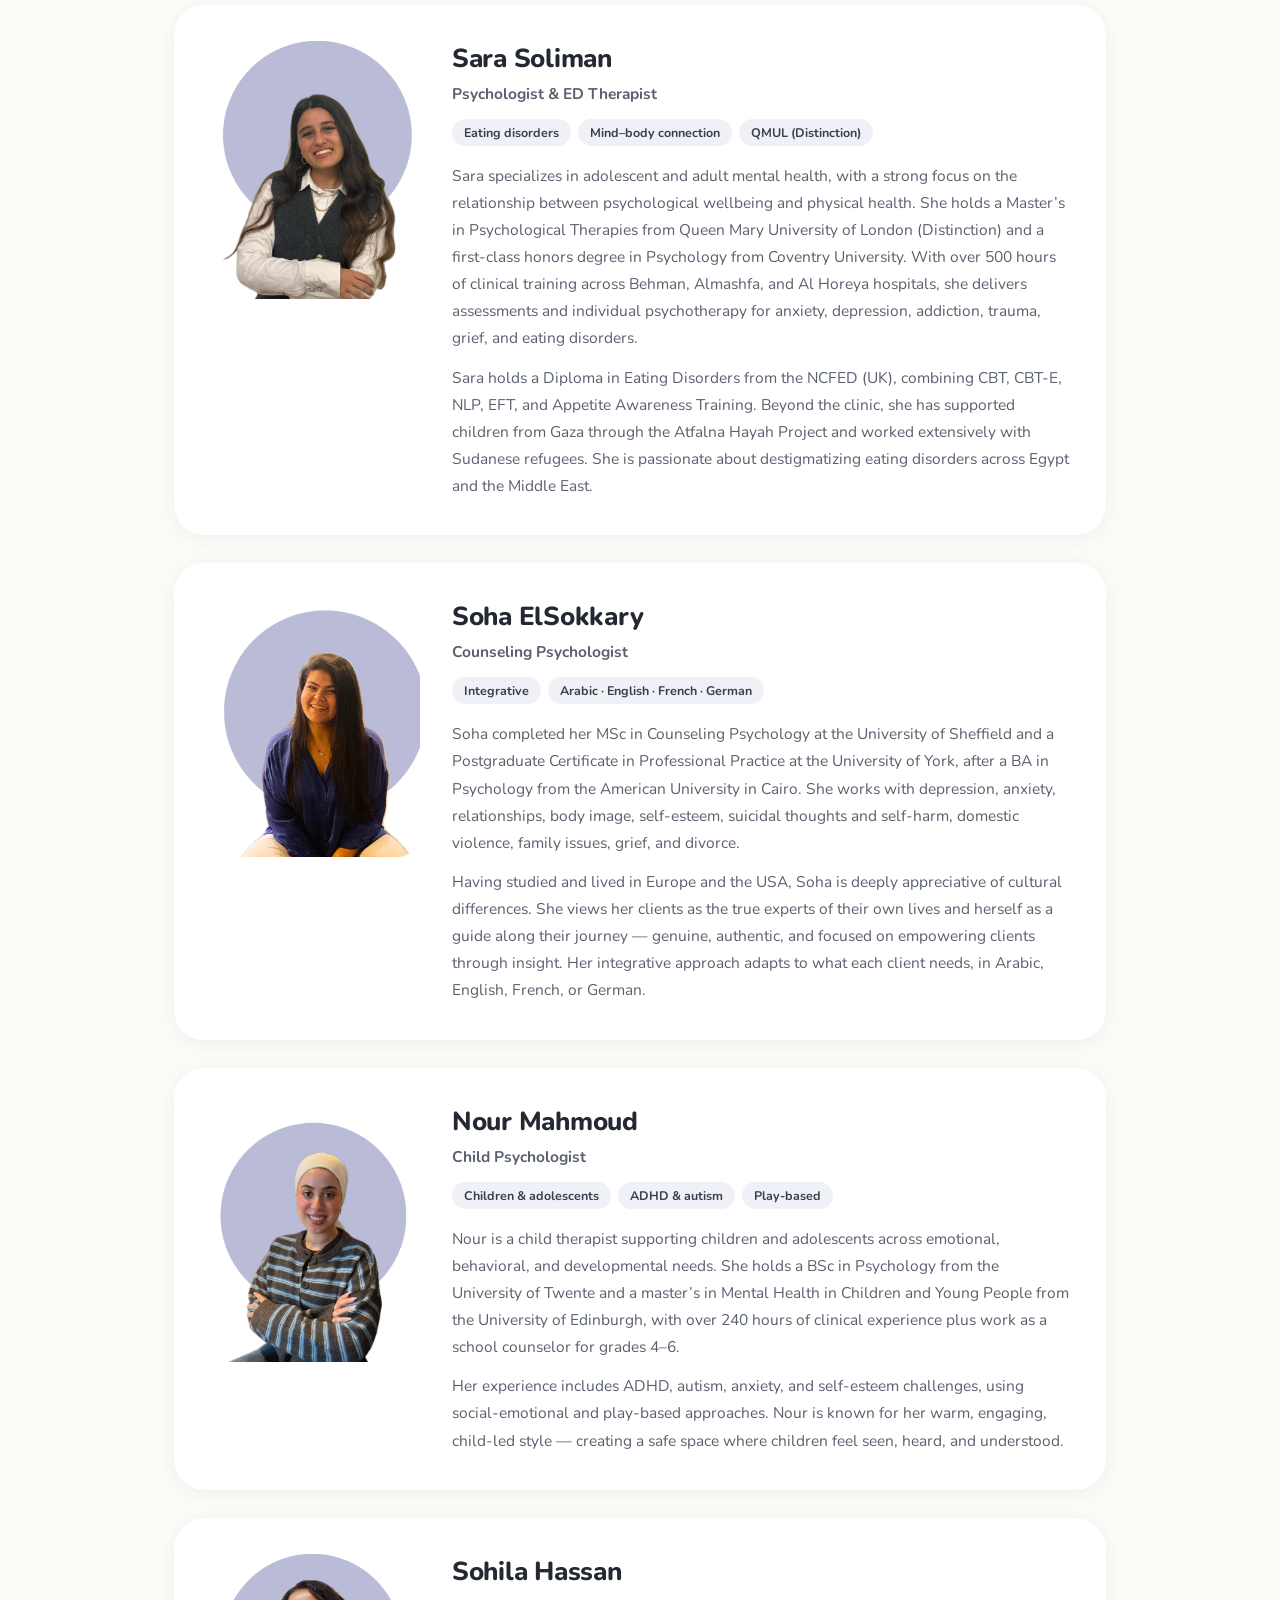
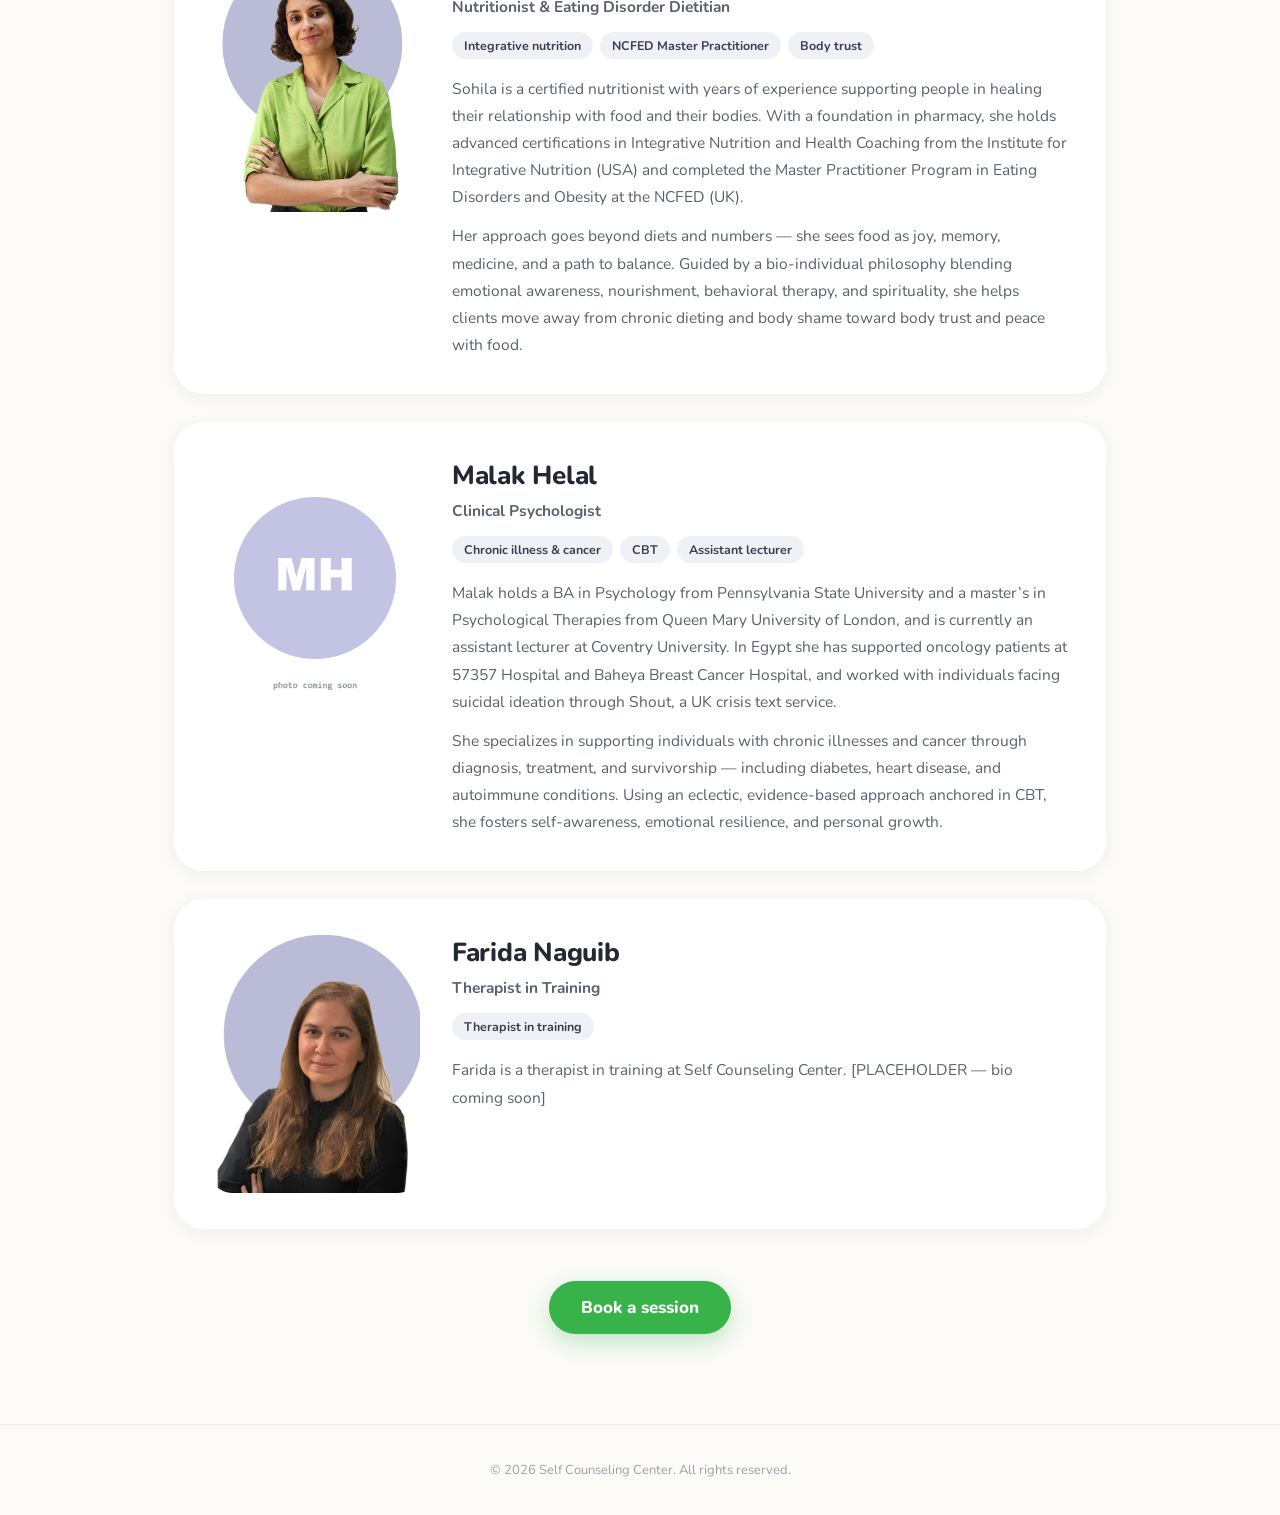
==== commit 54d8bb57: "removing member-blob div" ====
--- a/team.html
+++ b/team.html
@@ -9,7 +9,7 @@
 <link rel="preconnect" href="https://fonts.googleapis.com">
 <link rel="preconnect" href="https://fonts.gstatic.com" crossorigin>
 <link href="https://fonts.googleapis.com/css2?family=Nunito:wght@400;600;700;800;900&display=swap" rel="stylesheet">
-<link rel="stylesheet" href="css/style.css">
+<link rel="stylesheet" href="css/style.css?v=2">
 </head>
 <body>
 
@@ -40,7 +40,7 @@
 
   <article class="member-card" data-reveal>
     <div class="member-photo-wrap">
-      <div class="member-blob"></div>
+      
       <img src="assets/team/1.png" alt="Mahmoud Zaki" class="member-photo">
     </div>
     <div class="member-body">
@@ -55,7 +55,7 @@
 
   <article class="member-card" data-reveal>
     <div class="member-photo-wrap">
-      <div class="member-blob"></div>
+      
       <img src="assets/team/2.png" alt="Dr. Mohamed Al-Hallag" class="member-photo">
     </div>
     <div class="member-body">
@@ -69,7 +69,7 @@
 
   <article class="member-card" data-reveal>
     <div class="member-photo-wrap">
-      <div class="member-blob"></div>
+      
       <img src="assets/team/6.png" alt="Dr. Magda Emara" class="member-photo">
     </div>
     <div class="member-body">
@@ -83,7 +83,7 @@
 
   <article class="member-card" data-reveal>
     <div class="member-photo-wrap">
-      <div class="member-blob"></div>
+      
       <img src="assets/team/14.png" alt="Dina Mouhran" class="member-photo">
     </div>
     <div class="member-body">
@@ -97,7 +97,7 @@
 
   <article class="member-card" data-reveal>
     <div class="member-photo-wrap">
-      <div class="member-blob"></div>
+      
       <img src="assets/team/10.png" alt="Salma El-Baradie" class="member-photo">
     </div>
     <div class="member-body">
@@ -111,7 +111,7 @@
 
   <article class="member-card" data-reveal>
     <div class="member-photo-wrap">
-      <div class="member-blob"></div>
+      
       <img src="assets/team/5.png" alt="Heba Hamza" class="member-photo">
     </div>
     <div class="member-body">
@@ -125,7 +125,7 @@
 
   <article class="member-card" data-reveal>
     <div class="member-photo-wrap">
-      <div class="member-blob"></div>
+      
       <img src="assets/team/7.png" alt="Imane Tazi" class="member-photo">
     </div>
     <div class="member-body">
@@ -139,7 +139,7 @@
 
   <article class="member-card" data-reveal>
     <div class="member-photo-wrap">
-      <div class="member-blob"></div>
+      
       <img src="assets/team/9.png" alt="Farida Badran" class="member-photo">
     </div>
     <div class="member-body">
@@ -153,7 +153,7 @@
 
   <article class="member-card" data-reveal>
     <div class="member-photo-wrap">
-      <div class="member-blob"></div>
+      
       <img src="assets/team/12.png" alt="Hana Habib" class="member-photo">
     </div>
     <div class="member-body">
@@ -167,7 +167,7 @@
 
   <article class="member-card" data-reveal>
     <div class="member-photo-wrap">
-      <div class="member-blob"></div>
+      
       <img src="assets/team/3.png" alt="Sara Soliman" class="member-photo">
     </div>
     <div class="member-body">
@@ -181,7 +181,7 @@
 
   <article class="member-card" data-reveal>
     <div class="member-photo-wrap">
-      <div class="member-blob"></div>
+      
       <img src="assets/team/13.png" alt="Soha ElSokkary" class="member-photo">
     </div>
     <div class="member-body">
@@ -195,7 +195,7 @@
 
   <article class="member-card" data-reveal>
     <div class="member-photo-wrap">
-      <div class="member-blob"></div>
+      
       <img src="assets/team/8.png" alt="Nour Mahmoud" class="member-photo">
     </div>
     <div class="member-body">
@@ -209,7 +209,7 @@
 
   <article class="member-card" data-reveal>
     <div class="member-photo-wrap">
-      <div class="member-blob"></div>
+      
       <img src="assets/team/4.png" alt="Sohila Hassan" class="member-photo">
     </div>
     <div class="member-body">
@@ -223,7 +223,7 @@
 
   <article class="member-card" data-reveal>
     <div class="member-photo-wrap">
-      <div class="member-blob"></div>
+      
       <img src="assets/team/malak.png" alt="Malak Helal" class="member-photo">
     </div>
     <div class="member-body">
@@ -237,7 +237,7 @@
 
   <article class="member-card" data-reveal>
     <div class="member-photo-wrap">
-      <div class="member-blob"></div>
+      
       <img src="assets/team/11.png" alt="Farida Naguib" class="member-photo">
     </div>
     <div class="member-body">
@@ -257,6 +257,6 @@
   <p>© 2026 Self Counseling Center. All rights reserved.</p>
 </footer>
 
-<script src="js/team.js"></script>
+<script src="js/team.js?v=2"></script>
 </body>
 </html>
--- a/css/style.css
+++ b/css/style.css
@@ -169,55 +169,6 @@
 .blob-d { inset-inline-start: -160px; bottom: -120px; width: 460px; height: 420px; background: rgba(55,179,74,.08); border-radius: 52% 48% 60% 40% / 48% 55% 45% 52%; }
 .team-section .section-inner { position: relative; }
 
-.founder-card {
-  background: #fff;
-  border-radius: 32px;
-  padding: clamp(24px, 4vw, 44px);
-  box-shadow: 0 4px 24px rgba(43,48,56,.06);
-  display: grid;
-  grid-template-columns: repeat(auto-fit, minmax(280px, 1fr));
-  gap: 44px;
-  align-items: center;
-  margin-bottom: 44px;
-}
-.founder-photo-wrap { display: flex; justify-content: center; position: relative; }
-.founder-photo-blob {
-  position: absolute; inset: -16px -20px;
-  background: linear-gradient(150deg, rgba(0,181,232,.16), rgba(248,159,30,.14));
-  border-radius: 56% 44% 52% 48% / 50% 56% 44% 50%;
-}
-.founder-avatar {
-  position: relative;
-  width: min(320px, 78vw);
-  aspect-ratio: 4 / 5;
-  border-radius: 28px;
-  overflow: hidden;
-}
-.founder-avatar-img {
-  width: 100%;
-  height: 100%;
-  object-fit: cover;
-  object-position: top center;
-  background: none;
-}
-.founder-avatar-fallback {
-  width: 100%;
-  height: 100%;
-  border-radius: 28px;
-  background: linear-gradient(150deg, var(--blue), var(--purple));
-  display: flex;
-  align-items: center;
-  justify-content: center;
-  color: #fff;
-  font-size: 88px;
-  font-weight: 900;
-  letter-spacing: -.02em;
-}
-.founder-name { margin: 0 0 6px; font-size: clamp(24px, 3vw, 32px); font-weight: 800; letter-spacing: -.015em; color: var(--ink-strong); }
-.founder-role { margin: 0 0 16px; font-size: 16.5px; font-weight: 700; color: var(--purple); }
-.founder-creds { display: flex; flex-wrap: wrap; gap: 8px; margin-bottom: 18px; }
-.founder-creds span { font-size: 13px; font-weight: 700; color: #39404D; background: rgba(87,92,168,.09); padding: 6px 13px; border-radius: 999px; }
-
 .team-grid { display: grid; grid-template-columns: repeat(auto-fit, minmax(200px, 1fr)); gap: 20px; }
 .team-card {
   background: #fff;
@@ -416,8 +367,11 @@
 .team-page-footer p { margin: 0; font-size: 13px; color: var(--ink-faint); }
 
 /* ---------- Reveal on scroll ---------- */
-[data-reveal] { opacity: 0; transform: translateY(20px); transition: opacity .7s ease, transform .7s ease; }
-[data-reveal].in-view { opacity: 1; transform: translateY(0); }
+/* Content is visible by default. The reveal script opts each element in by
+   adding .reveal-init (which hides it), then .in-view (which fades it in).
+   If the script fails to run, nothing is hidden, so the page is never blank. */
+[data-reveal].reveal-init { opacity: 0; transform: translateY(20px); transition: opacity .7s ease, transform .7s ease; }
+[data-reveal].reveal-init.in-view { opacity: 1; transform: translateY(0); }
 
 /* ---------- Responsive ---------- */
 @media (max-width: 720px) {
@@ -434,9 +388,6 @@
   .team-card-name { font-size: 14.5px; }
   .team-card-title { font-size: 12px; }
 
-  .founder-card { gap: 28px; }
-  .founder-photo-wrap { padding: 16px 0 8px; }
-
   .member-card { gap: 24px; justify-content: center; }
   .member-photo-wrap { margin: 6px auto 0; }
   .member-photo { width: min(230px, 62vw); }
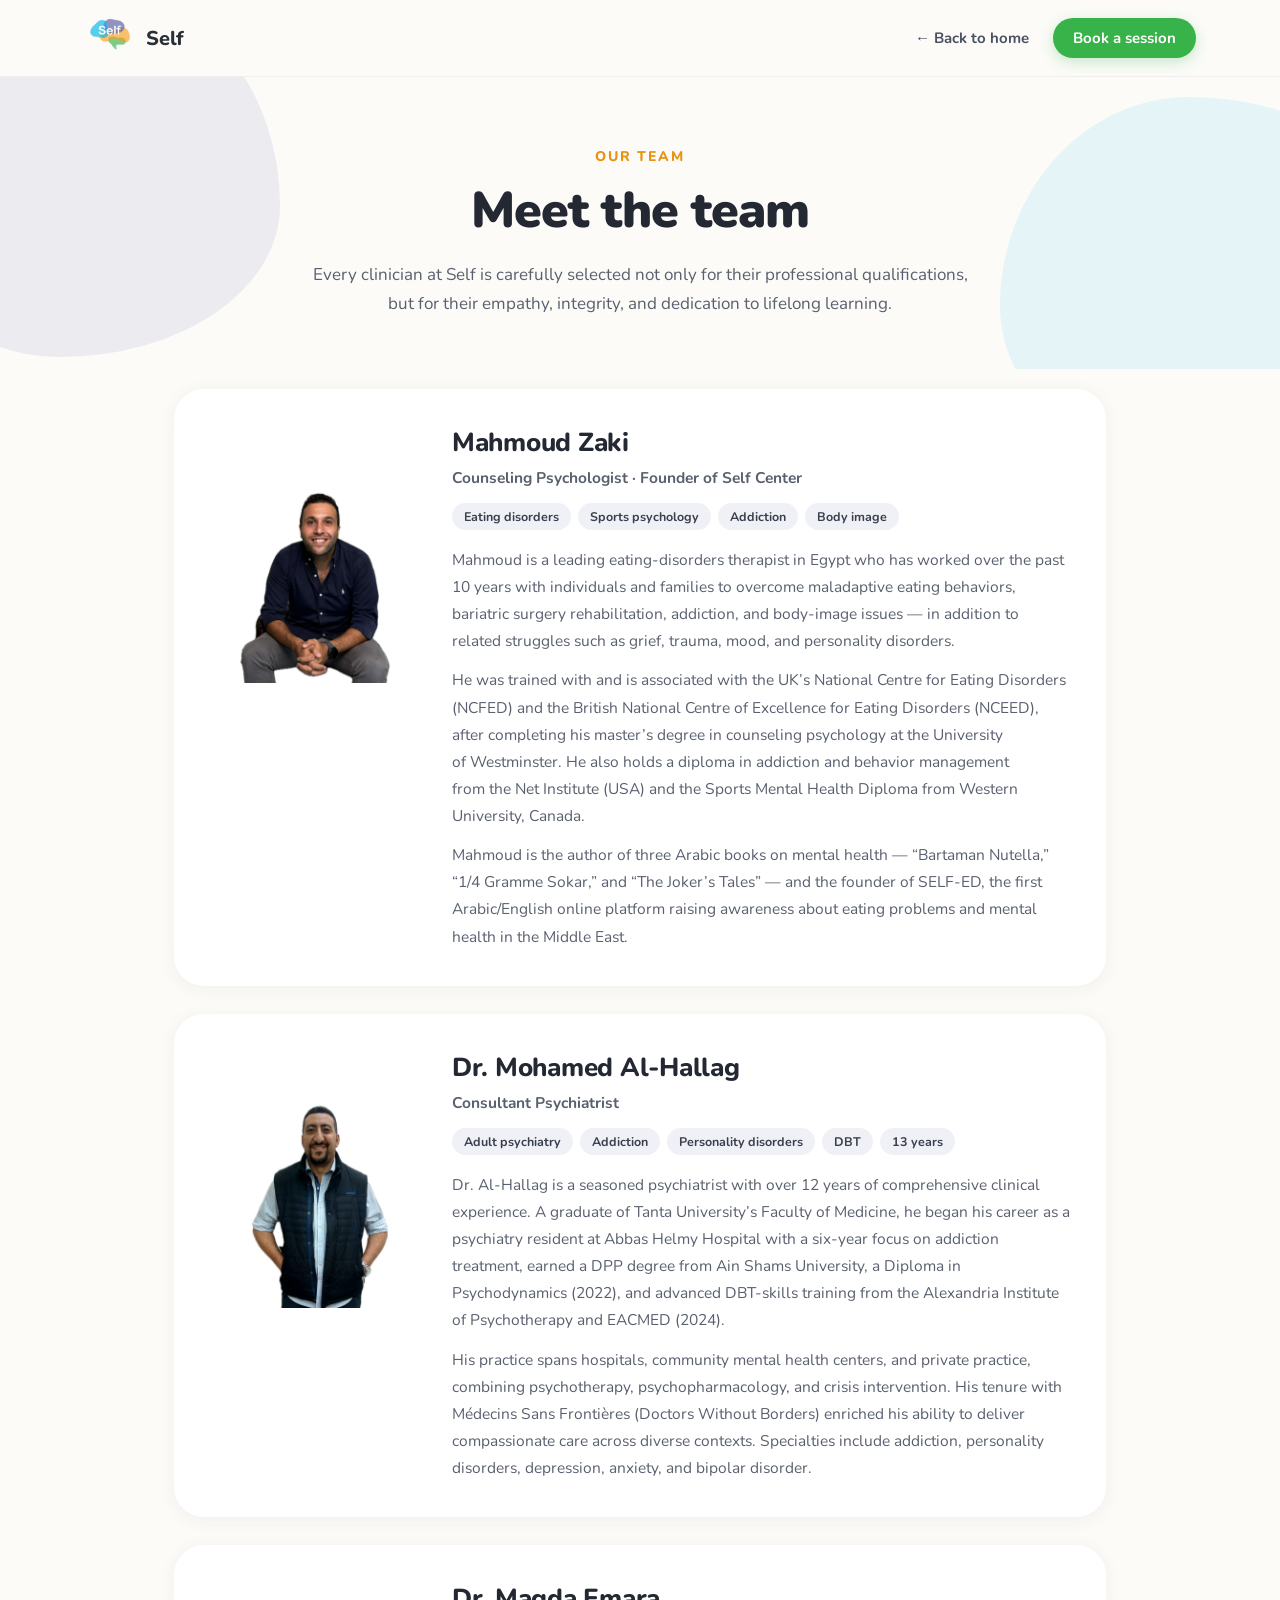
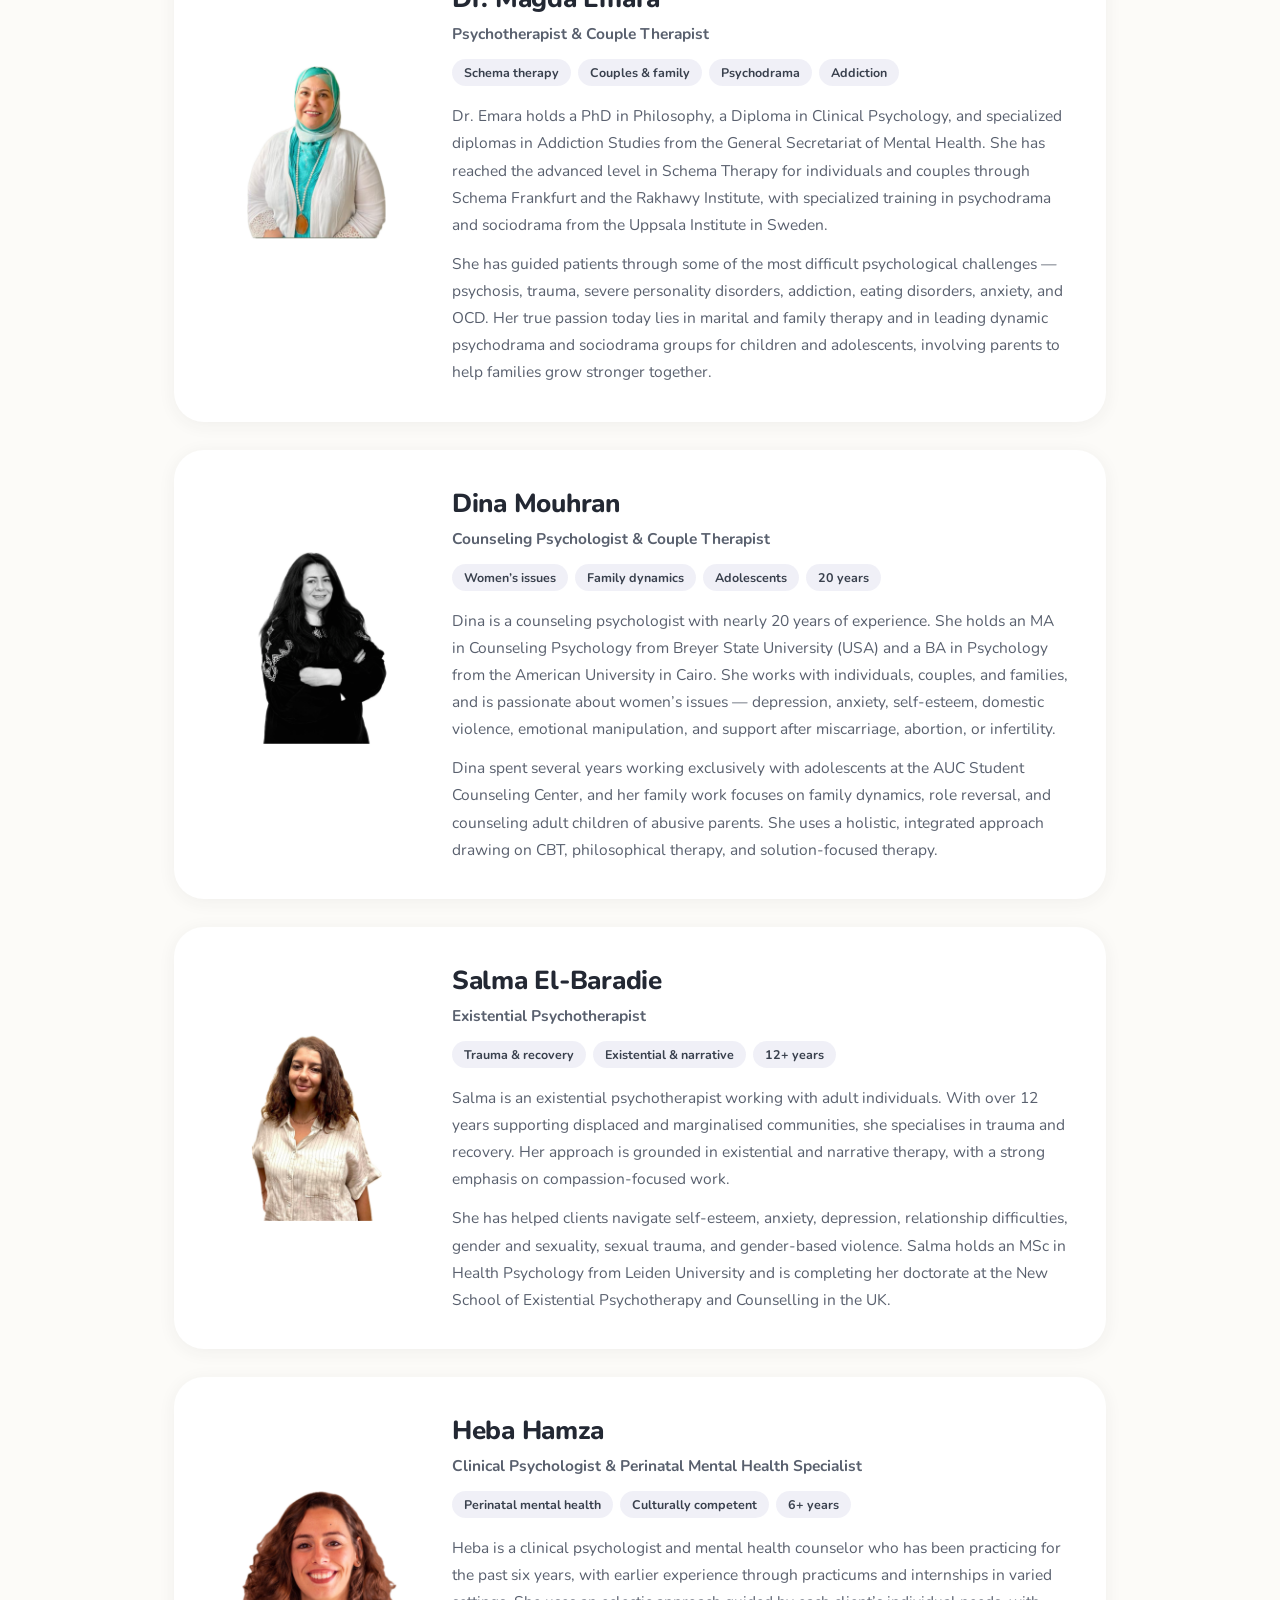
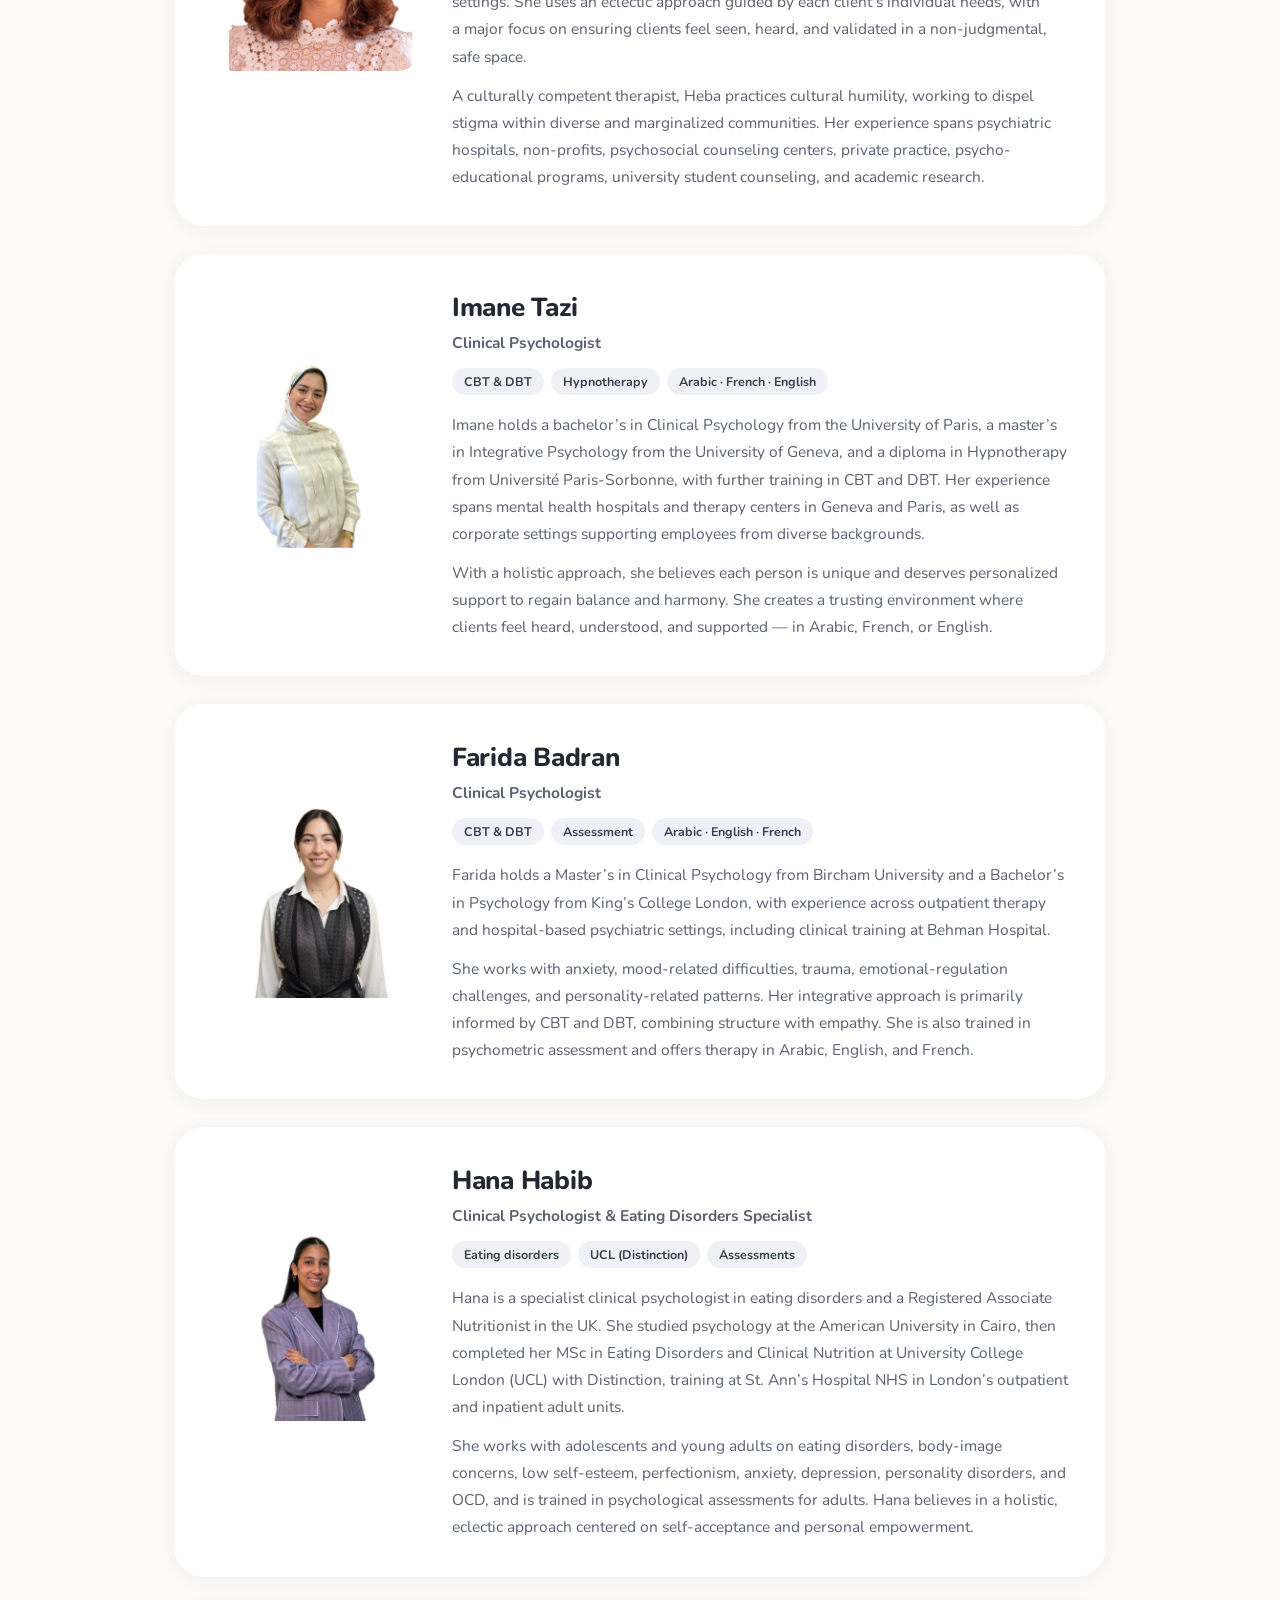
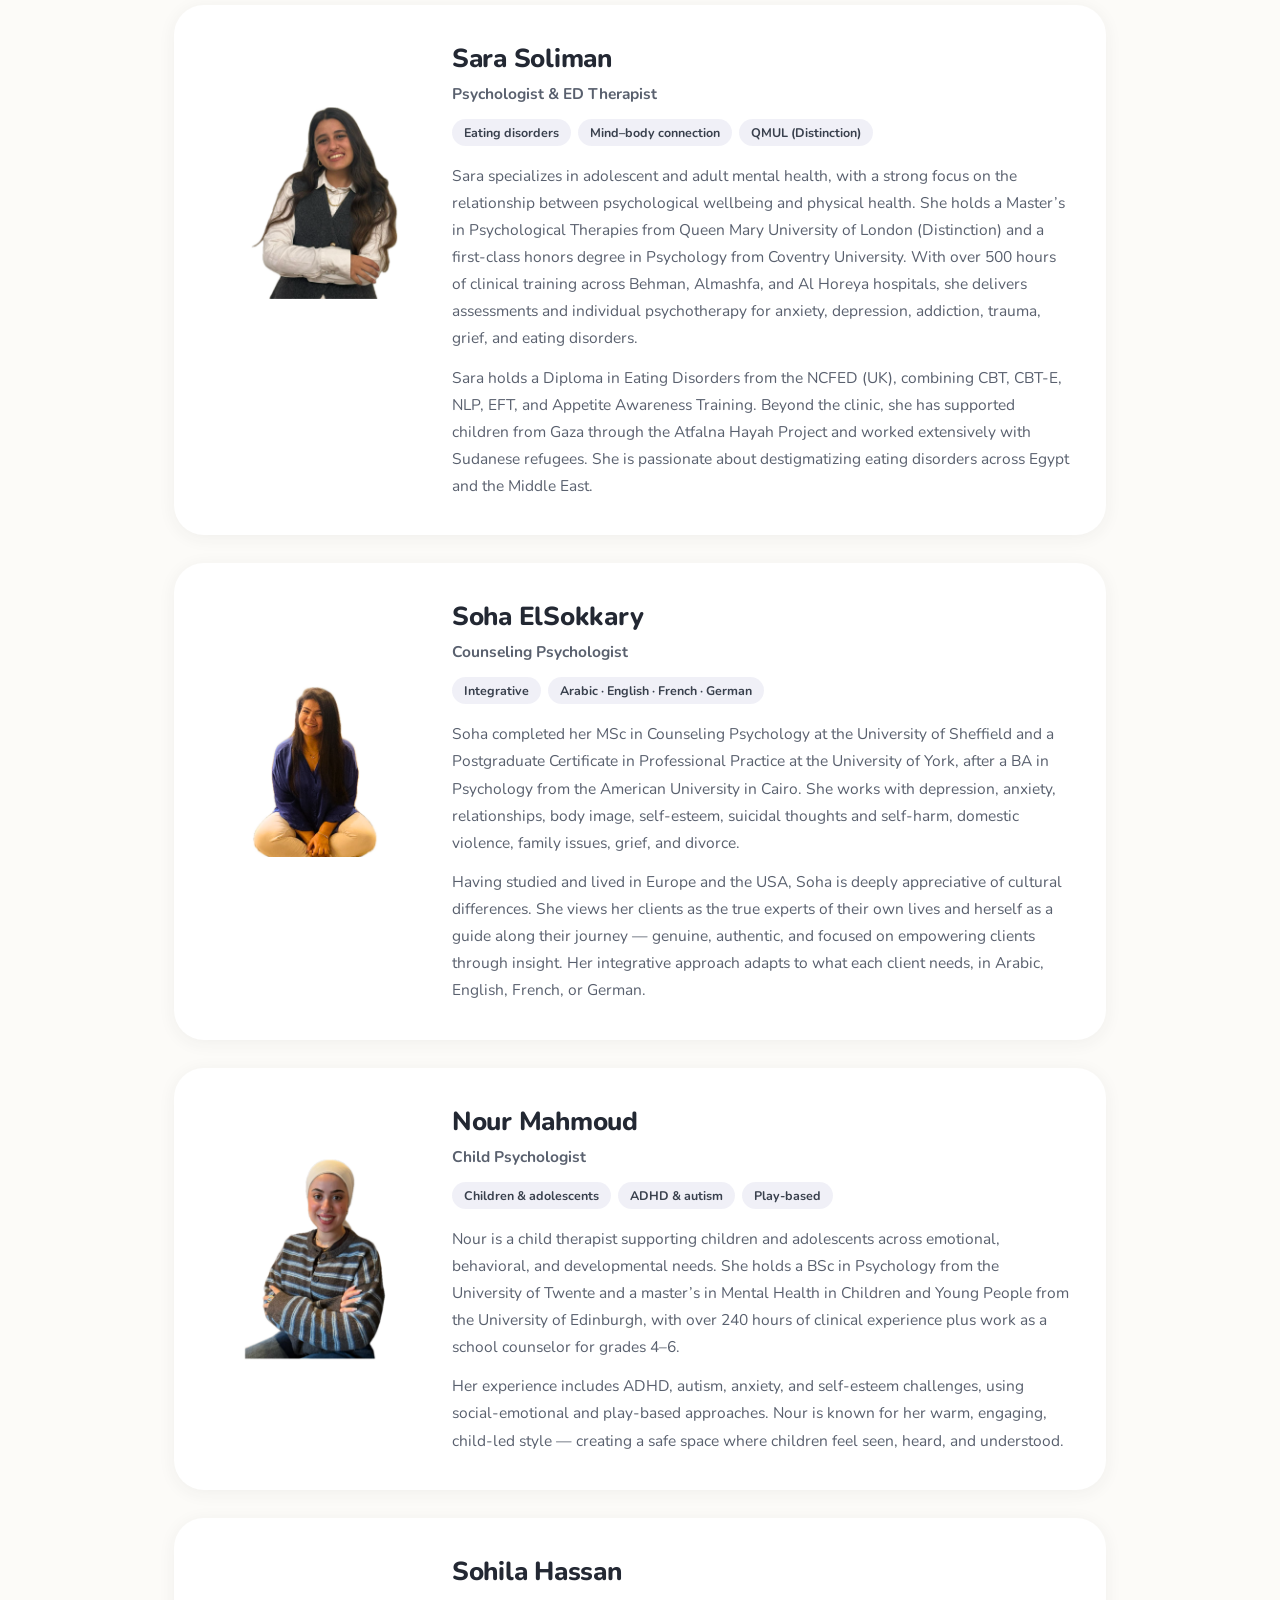
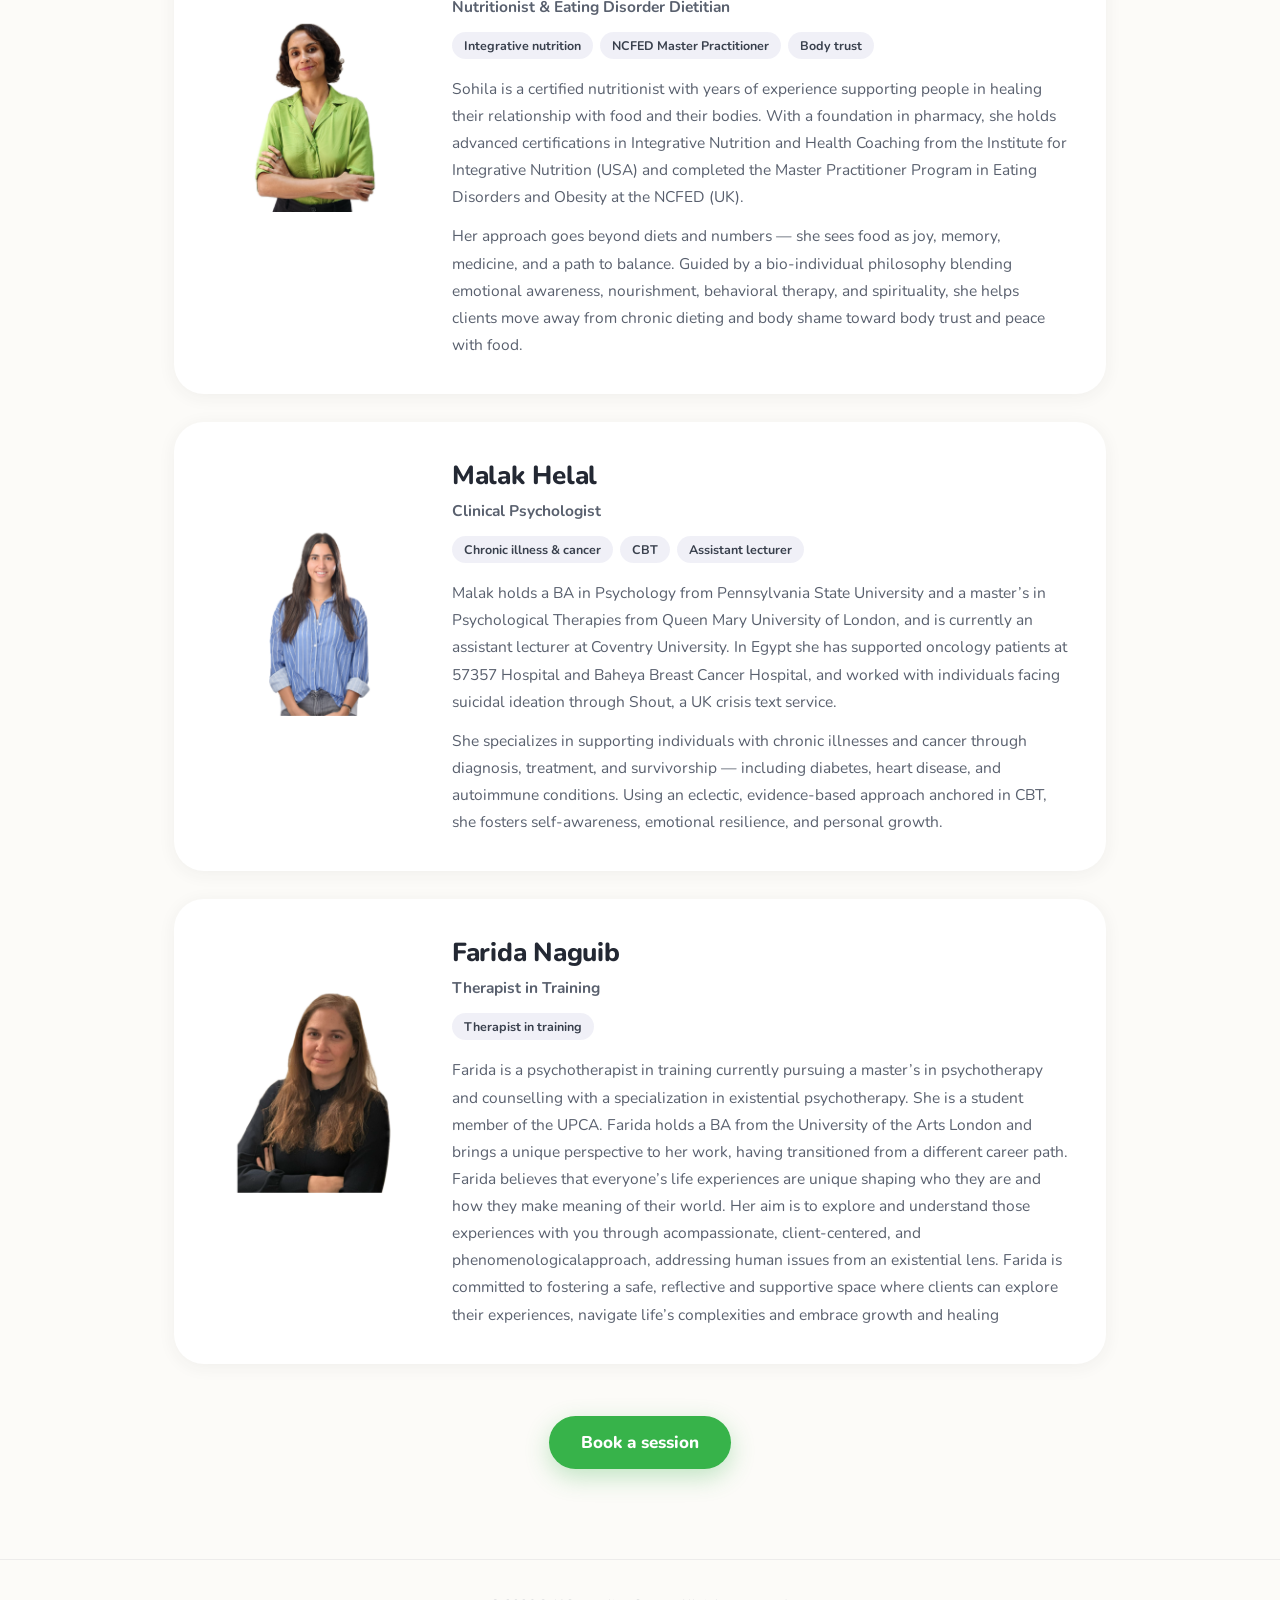
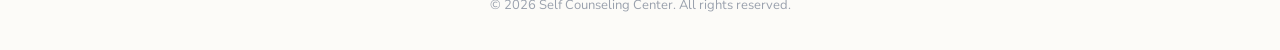
==== commit 2b489e5a: "updating team content" ====
--- a/team.html
+++ b/team.html
@@ -244,7 +244,7 @@
       <h2>Farida Naguib</h2>
       <p class="member-title">Therapist in Training</p>
       <div class="member-tags"><span>Therapist in training</span></div>
-      <p>Farida is a therapist in training at Self Counseling Center. [PLACEHOLDER — bio coming soon]</p>
+      <p>Farida is a psychotherapist in training currently pursuing a master’s in psychotherapy and counselling with a specialization in existential psychotherapy. She is a student member of the UPCA. Farida holds a BA from the University of the Arts London and brings a unique perspective to her work, having transitioned from a different career path. Farida believes that everyone’s life experiences are unique shaping who they are and how they make meaning of their world. Her aim is to explore and understand those experiences with you through acompassionate, client-centered, and phenomenologicalapproach, addressing human issues from an existential lens. Farida is committed to fostering a safe, reflective and supportive space where clients can explore their experiences, navigate life’s complexities and embrace growth and healing</p>
     </div>
   </article>
 
--- a/css/style.css
+++ b/css/style.css
@@ -111,6 +111,7 @@
   background: rgba(255,255,255,.7);
   font-weight: 700;
   transition: border-color .2s, color .2s;
+  padding: 10px 20px;
 }
 .btn-outline:hover { border-color: rgba(87,92,168,.5); color: var(--purple); }
 .btn-lg { font-size: 17px; font-weight: 800; padding: 15px 32px; }
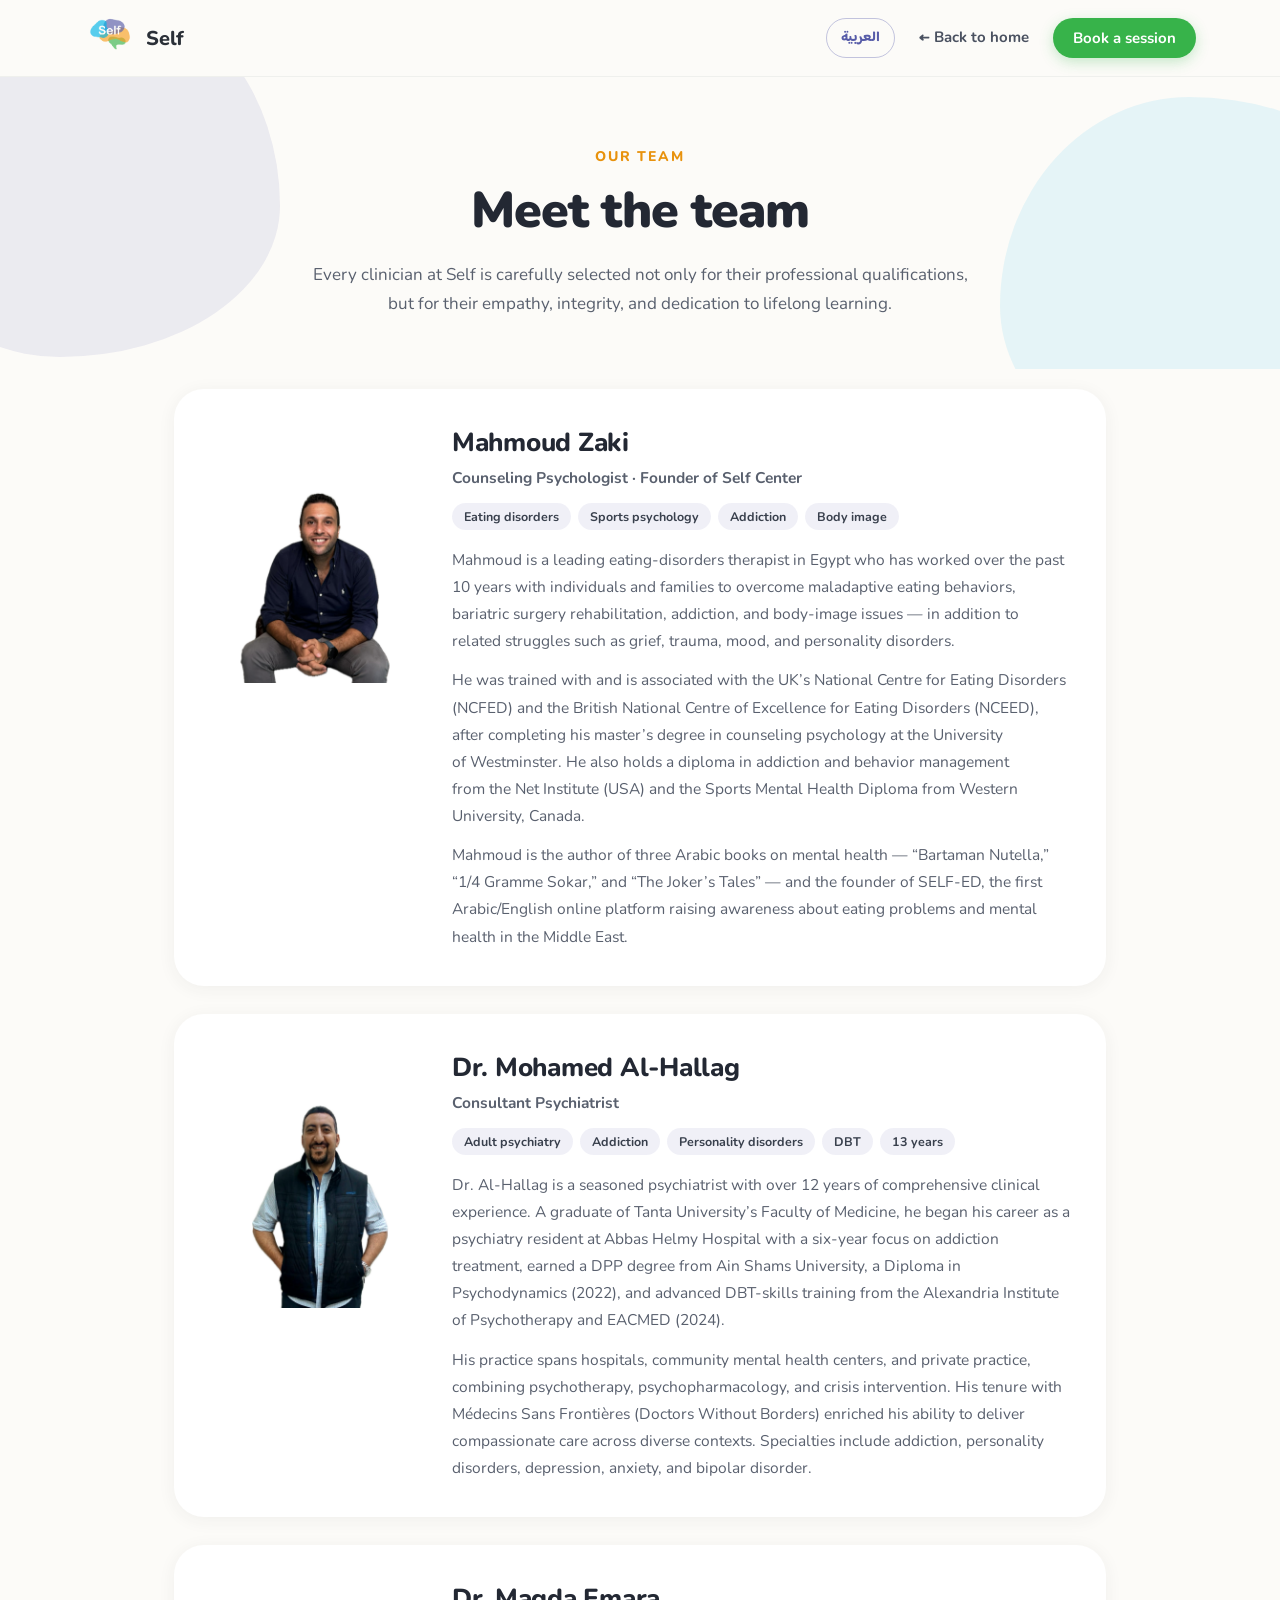
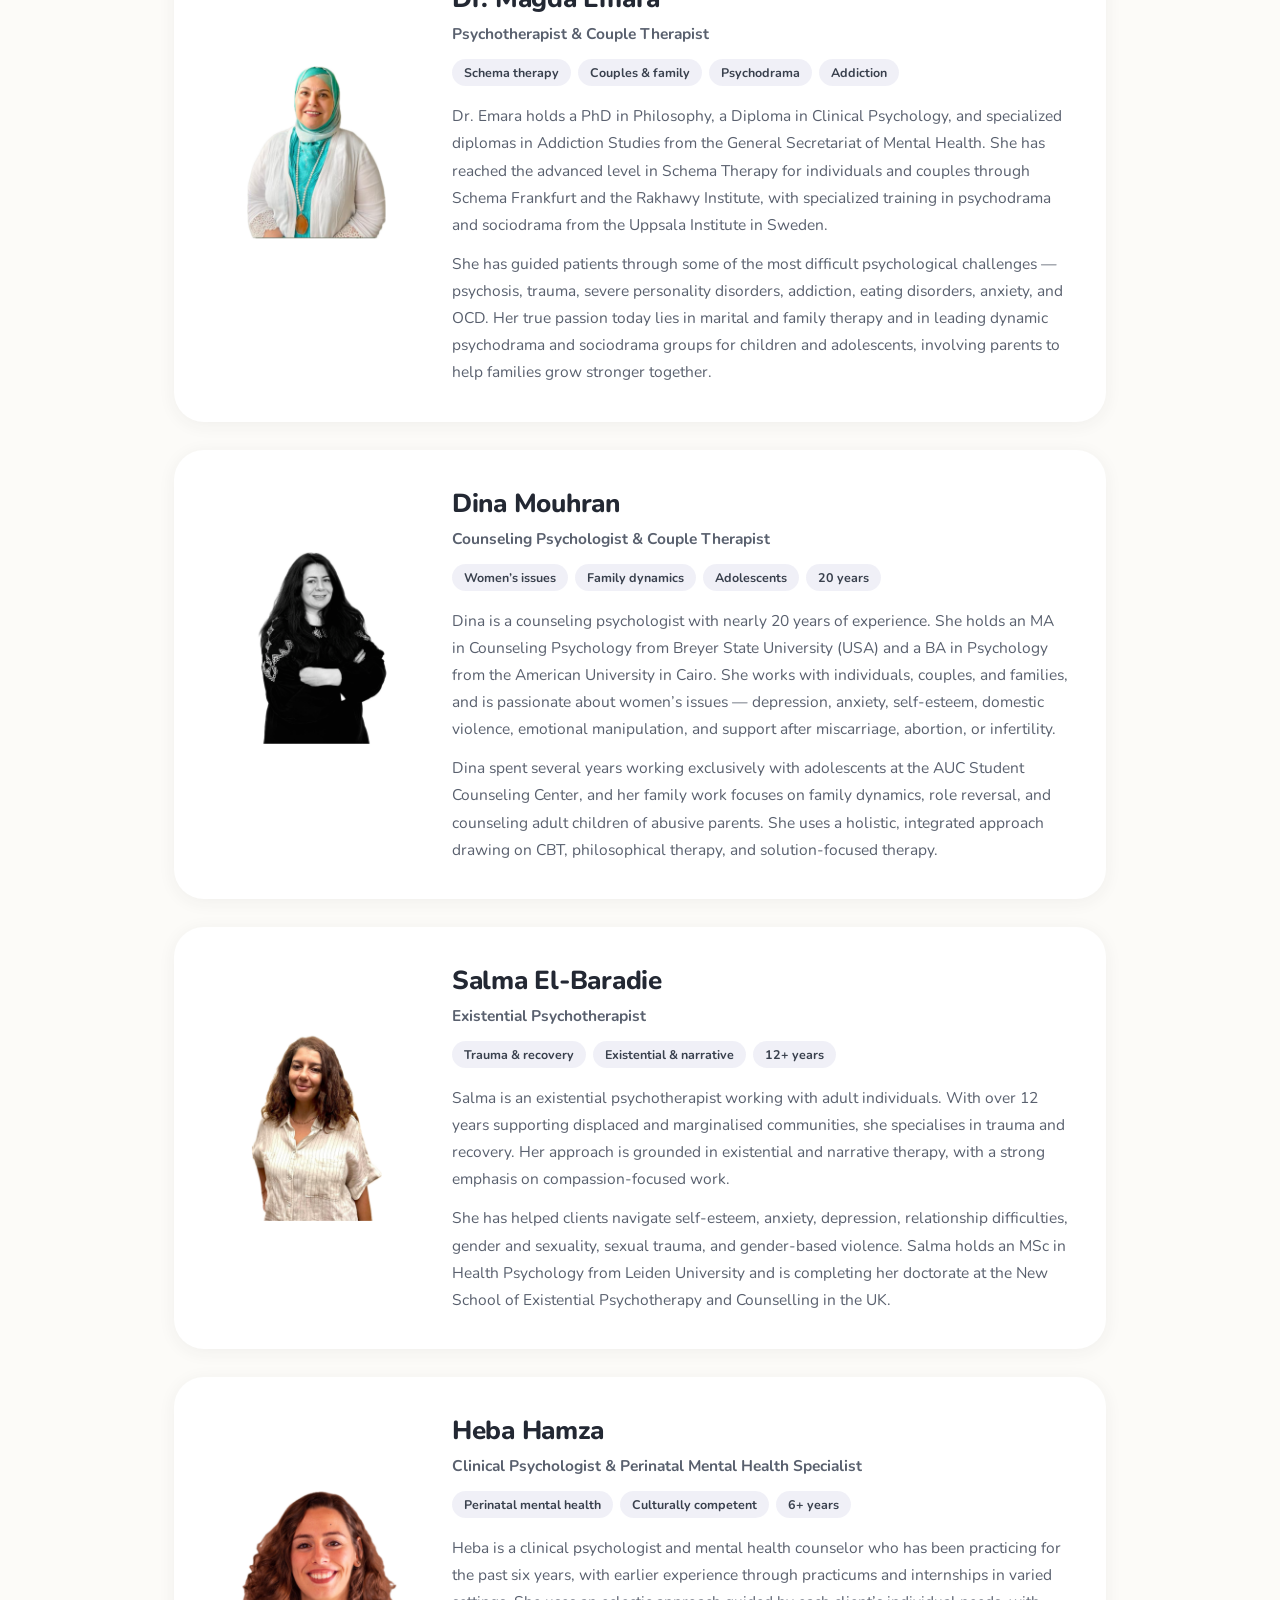
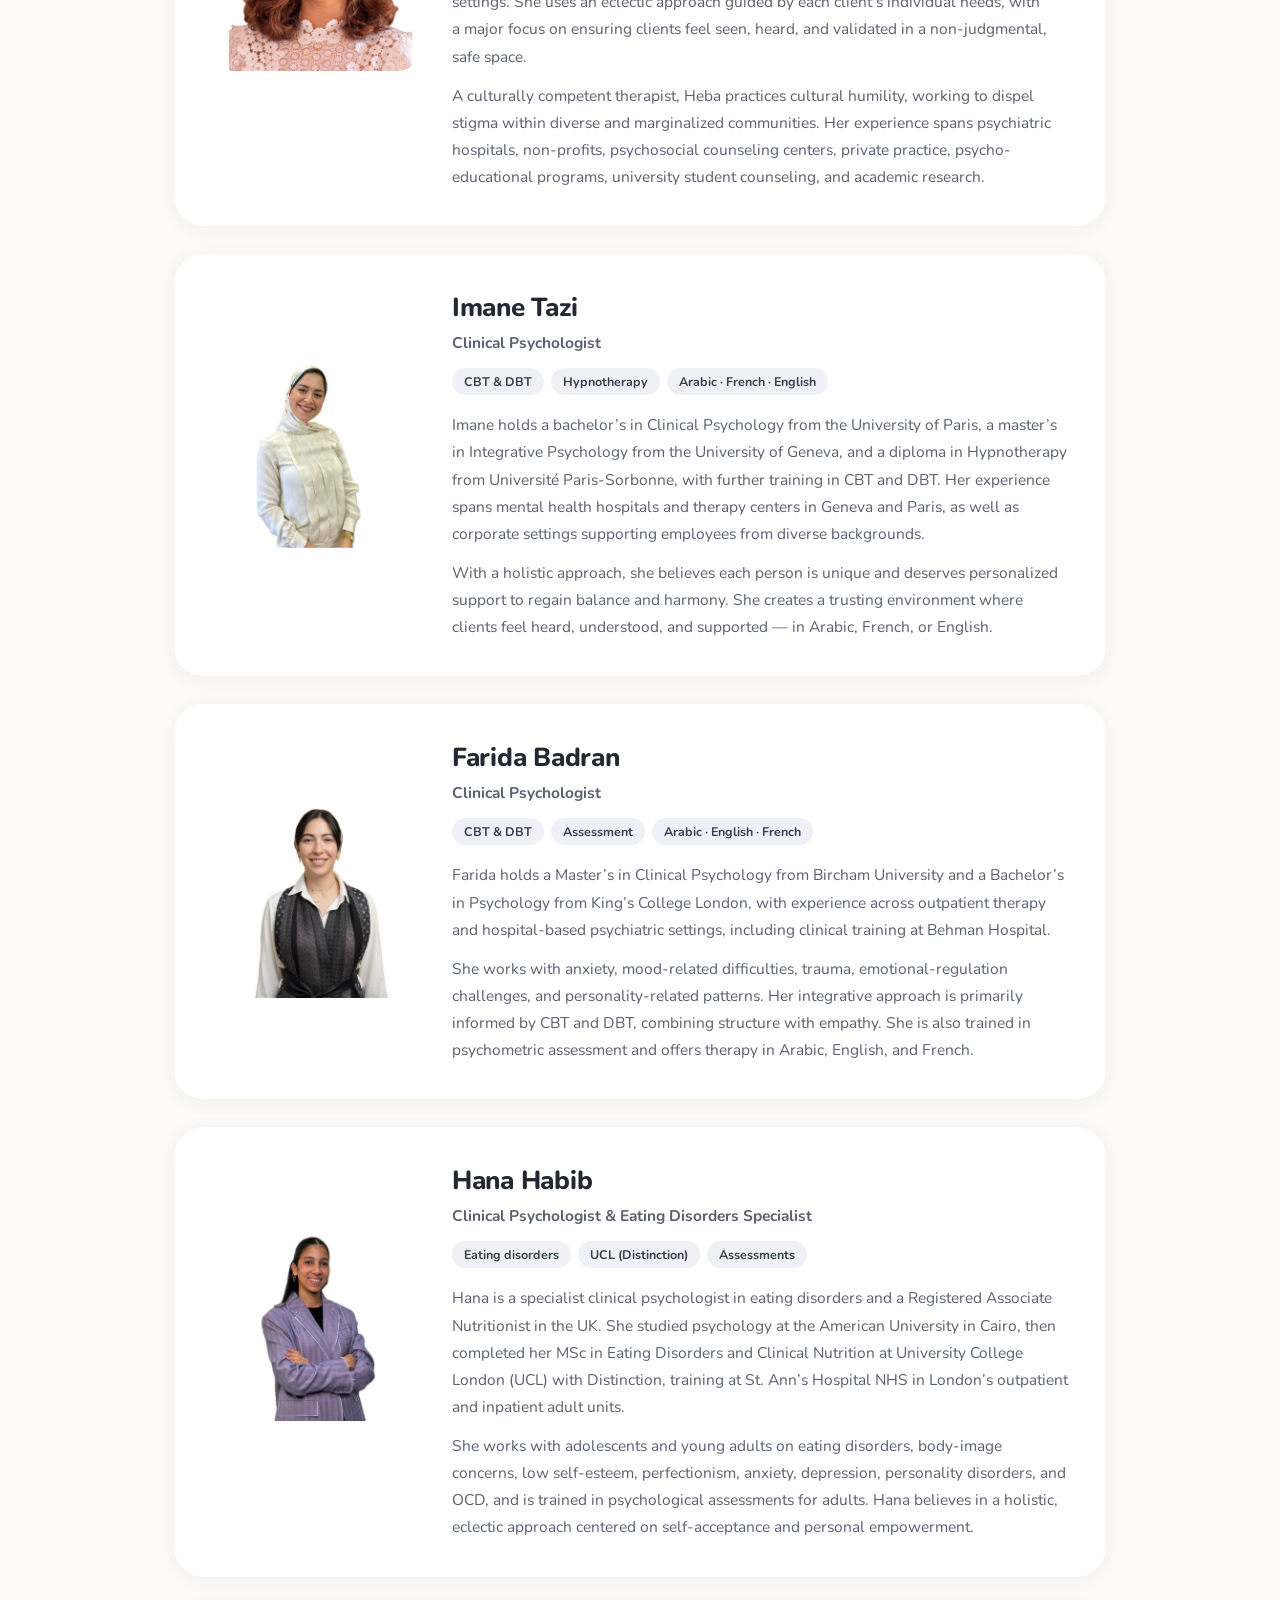
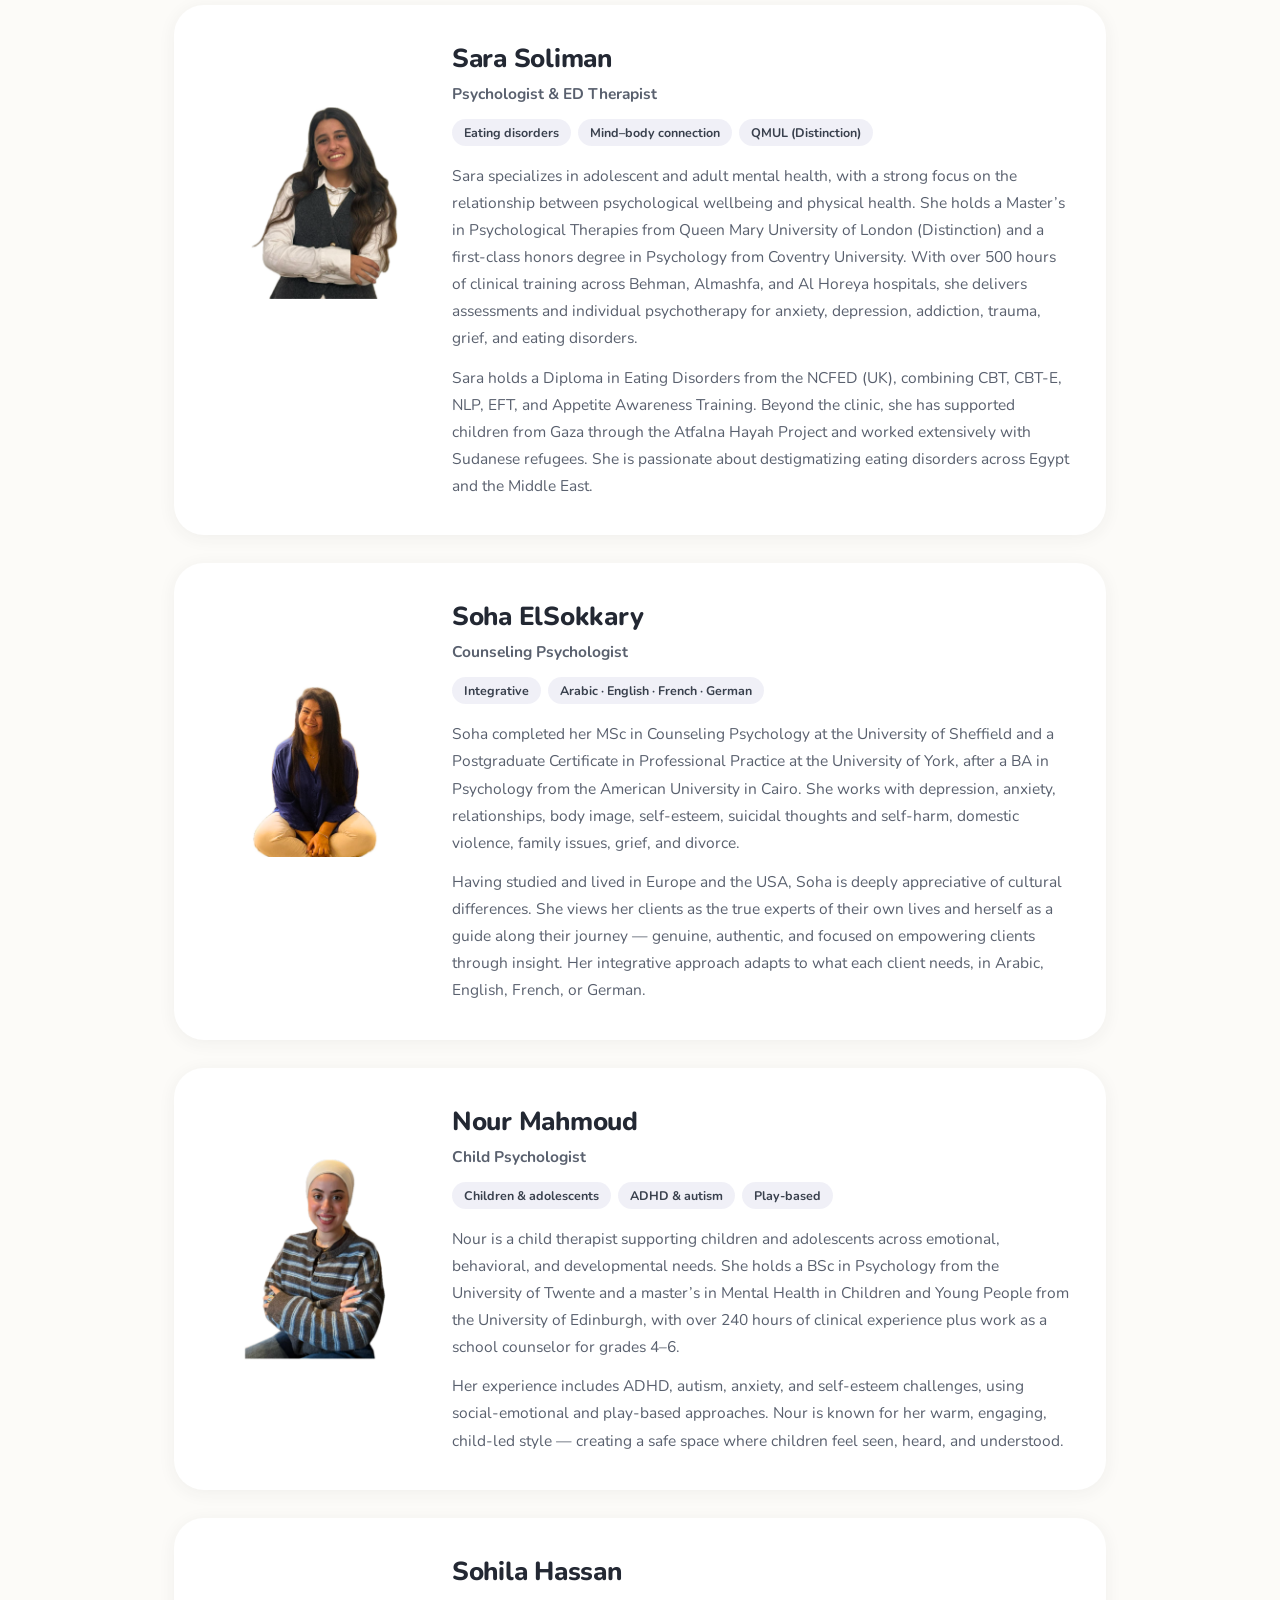
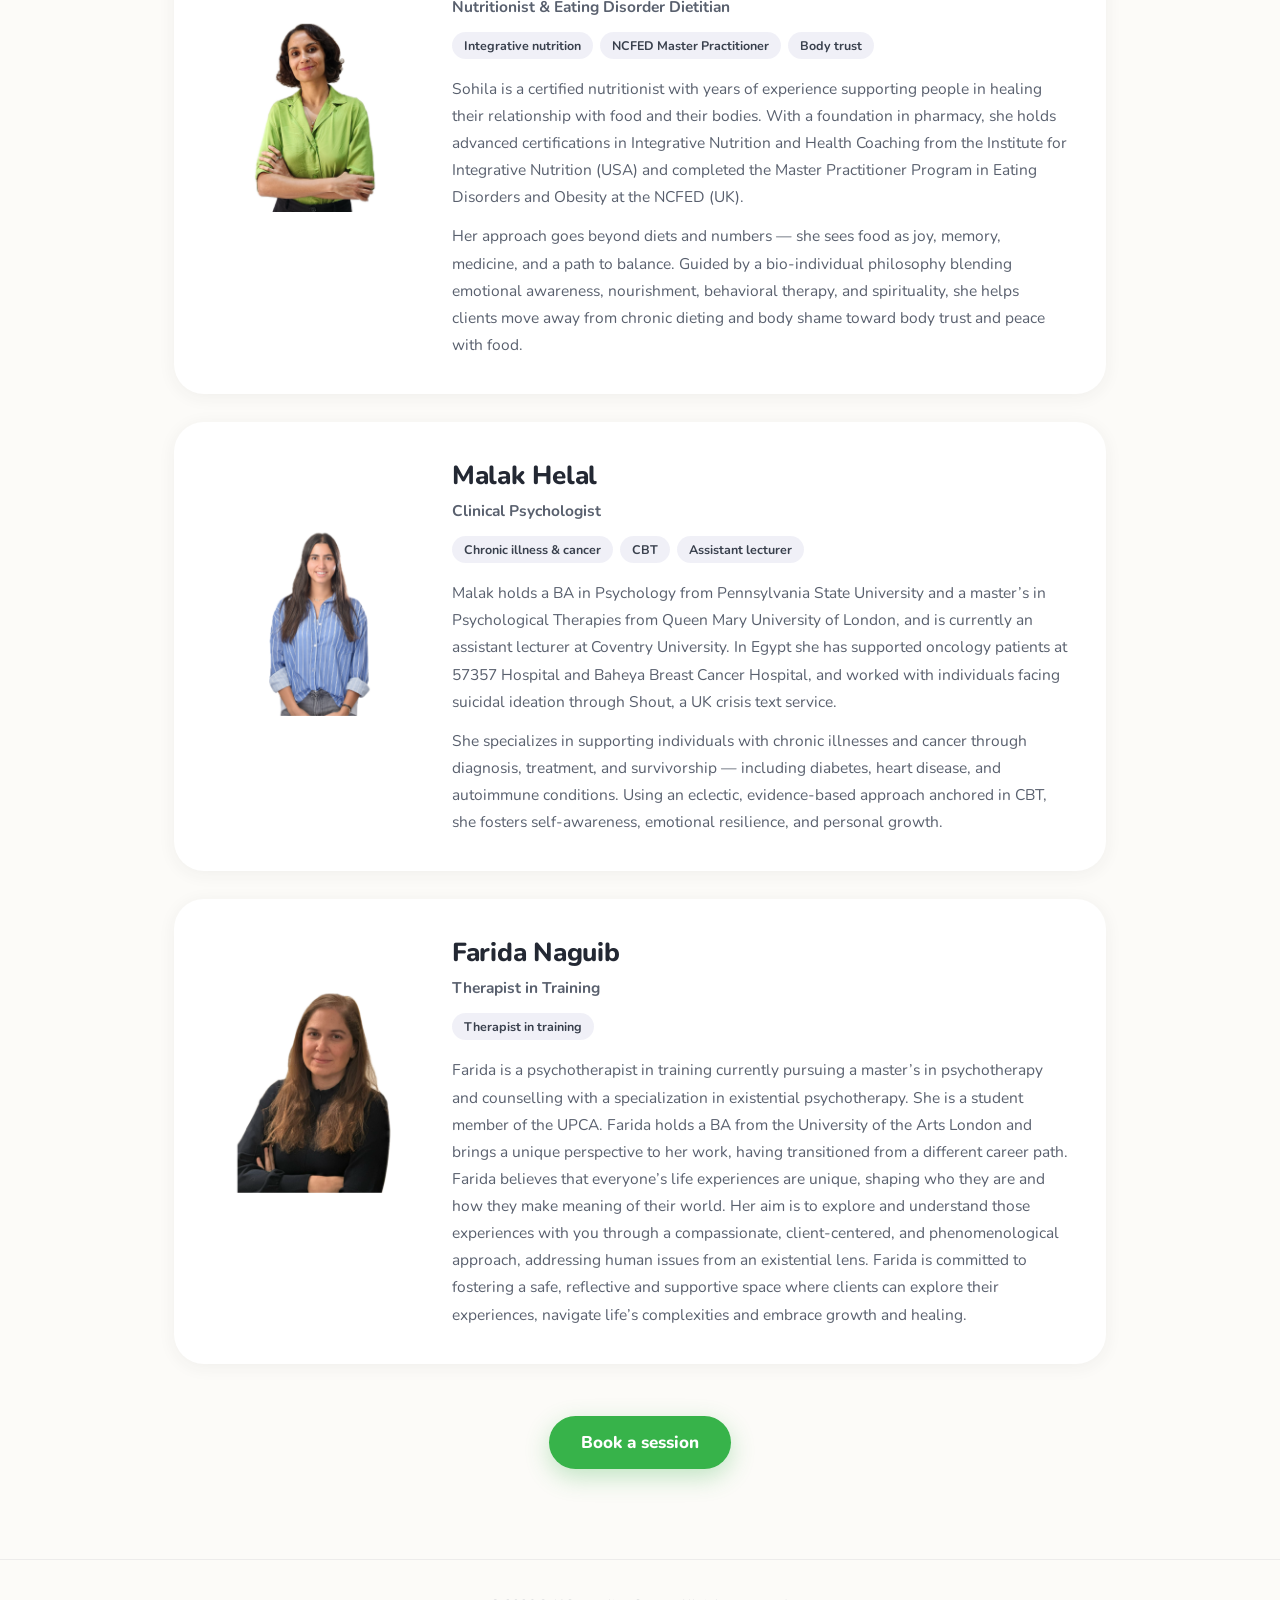
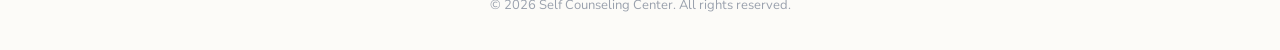
==== commit efd92722: "Make the team page fully bilingual (EN/AR) The team page was English-only. Add a language toggle (sh" ====
--- a/team.html
+++ b/team.html
@@ -8,8 +8,8 @@
 <link rel="icon" href="assets/logo.png">
 <link rel="preconnect" href="https://fonts.googleapis.com">
 <link rel="preconnect" href="https://fonts.gstatic.com" crossorigin>
-<link href="https://fonts.googleapis.com/css2?family=Nunito:wght@400;600;700;800;900&display=swap" rel="stylesheet">
-<link rel="stylesheet" href="css/style.css?v=2">
+<link href="https://fonts.googleapis.com/css2?family=Nunito:wght@400;600;700;800;900&family=Baloo+Bhaijaan+2:wght@400;500;600;700&display=swap" rel="stylesheet">
+<link rel="stylesheet" href="css/style.css?v=3">
 </head>
 <body>
 
@@ -20,8 +20,9 @@
       <span class="brand-name">Self</span>
     </a>
     <div class="nav-actions" style="margin-inline-start:auto">
-      <a href="index.html" class="back-link">← Back to home</a>
-      <a href="index.html#contact" class="btn btn-cta">Book a session</a>
+      <button type="button" id="langToggle" class="lang-btn"></button>
+      <a href="index.html" class="back-link" id="backLink"></a>
+      <a href="index.html#contact" class="btn btn-cta" id="bookBtn"></a>
     </div>
   </div>
 </nav>
@@ -30,233 +31,19 @@
   <div class="blob team-hero-blob-a"></div>
   <div class="blob team-hero-blob-b"></div>
   <div class="team-page-hero-inner">
-    <p class="kicker kicker-amber">Our team</p>
-    <h1>Meet the team</h1>
-    <p class="section-sub">Every clinician at Self is carefully selected not only for their professional qualifications, but for their empathy, integrity, and dedication to lifelong learning.</p>
+    <p class="kicker kicker-amber" id="heroKicker"></p>
+    <h1 id="heroTitle"></h1>
+    <p class="section-sub" id="heroSub"></p>
   </div>
 </header>
 
-<main class="member-list">
-
-  <article class="member-card" data-reveal>
-    <div class="member-photo-wrap">
-      
-      <img src="assets/team/1.png" alt="Mahmoud Zaki" class="member-photo">
-    </div>
-    <div class="member-body">
-      <h2>Mahmoud Zaki</h2>
-      <p class="member-title">Counseling Psychologist · Founder of Self Center</p>
-      <div class="member-tags"><span>Eating disorders</span><span>Sports psychology</span><span>Addiction</span><span>Body image</span></div>
-      <p>Mahmoud is a leading eating-disorders therapist in Egypt who has worked over the past 10 years with individuals and families to overcome maladaptive eating behaviors, bariatric surgery rehabilitation, addiction, and body-image issues — in addition to related struggles such as grief, trauma, mood, and personality disorders.</p>
-      <p>He was trained with and is associated with the UK’s National Centre for Eating Disorders (NCFED) and the British National Centre of Excellence for Eating Disorders (NCEED), after completing his master’s degree in counseling psychology at the University of Westminster. He also holds a diploma in addiction and behavior management from the Net Institute (USA) and the Sports Mental Health Diploma from Western University, Canada.</p>
-      <p>Mahmoud is the author of three Arabic books on mental health — “Bartaman Nutella,” “1/4 Gramme Sokar,” and “The Joker’s Tales” — and the founder of SELF-ED, the first Arabic/English online platform raising awareness about eating problems and mental health in the Middle East.</p>
-    </div>
-  </article>
-
-  <article class="member-card" data-reveal>
-    <div class="member-photo-wrap">
-      
-      <img src="assets/team/2.png" alt="Dr. Mohamed Al-Hallag" class="member-photo">
-    </div>
-    <div class="member-body">
-      <h2>Dr. Mohamed Al-Hallag</h2>
-      <p class="member-title">Consultant Psychiatrist</p>
-      <div class="member-tags"><span>Adult psychiatry</span><span>Addiction</span><span>Personality disorders</span><span>DBT</span><span>13 years</span></div>
-      <p>Dr. Al-Hallag is a seasoned psychiatrist with over 12 years of comprehensive clinical experience. A graduate of Tanta University’s Faculty of Medicine, he began his career as a psychiatry resident at Abbas Helmy Hospital with a six-year focus on addiction treatment, earned a DPP degree from Ain Shams University, a Diploma in Psychodynamics (2022), and advanced DBT-skills training from the Alexandria Institute of Psychotherapy and EACMED (2024).</p>
-      <p>His practice spans hospitals, community mental health centers, and private practice, combining psychotherapy, psychopharmacology, and crisis intervention. His tenure with Médecins Sans Frontières (Doctors Without Borders) enriched his ability to deliver compassionate care across diverse contexts. Specialties include addiction, personality disorders, depression, anxiety, and bipolar disorder.</p>
-    </div>
-  </article>
-
-  <article class="member-card" data-reveal>
-    <div class="member-photo-wrap">
-      
-      <img src="assets/team/6.png" alt="Dr. Magda Emara" class="member-photo">
-    </div>
-    <div class="member-body">
-      <h2>Dr. Magda Emara</h2>
-      <p class="member-title">Psychotherapist & Couple Therapist</p>
-      <div class="member-tags"><span>Schema therapy</span><span>Couples & family</span><span>Psychodrama</span><span>Addiction</span></div>
-      <p>Dr. Emara holds a PhD in Philosophy, a Diploma in Clinical Psychology, and specialized diplomas in Addiction Studies from the General Secretariat of Mental Health. She has reached the advanced level in Schema Therapy for individuals and couples through Schema Frankfurt and the Rakhawy Institute, with specialized training in psychodrama and sociodrama from the Uppsala Institute in Sweden.</p>
-      <p>She has guided patients through some of the most difficult psychological challenges — psychosis, trauma, severe personality disorders, addiction, eating disorders, anxiety, and OCD. Her true passion today lies in marital and family therapy and in leading dynamic psychodrama and sociodrama groups for children and adolescents, involving parents to help families grow stronger together.</p>
-    </div>
-  </article>
-
-  <article class="member-card" data-reveal>
-    <div class="member-photo-wrap">
-      
-      <img src="assets/team/14.png" alt="Dina Mouhran" class="member-photo">
-    </div>
-    <div class="member-body">
-      <h2>Dina Mouhran</h2>
-      <p class="member-title">Counseling Psychologist & Couple Therapist</p>
-      <div class="member-tags"><span>Women’s issues</span><span>Family dynamics</span><span>Adolescents</span><span>20 years</span></div>
-      <p>Dina is a counseling psychologist with nearly 20 years of experience. She holds an MA in Counseling Psychology from Breyer State University (USA) and a BA in Psychology from the American University in Cairo. She works with individuals, couples, and families, and is passionate about women’s issues — depression, anxiety, self-esteem, domestic violence, emotional manipulation, and support after miscarriage, abortion, or infertility.</p>
-      <p>Dina spent several years working exclusively with adolescents at the AUC Student Counseling Center, and her family work focuses on family dynamics, role reversal, and counseling adult children of abusive parents. She uses a holistic, integrated approach drawing on CBT, philosophical therapy, and solution-focused therapy.</p>
-    </div>
-  </article>
-
-  <article class="member-card" data-reveal>
-    <div class="member-photo-wrap">
-      
-      <img src="assets/team/10.png" alt="Salma El-Baradie" class="member-photo">
-    </div>
-    <div class="member-body">
-      <h2>Salma El-Baradie</h2>
-      <p class="member-title">Existential Psychotherapist</p>
-      <div class="member-tags"><span>Trauma & recovery</span><span>Existential & narrative</span><span>12+ years</span></div>
-      <p>Salma is an existential psychotherapist working with adult individuals. With over 12 years supporting displaced and marginalised communities, she specialises in trauma and recovery. Her approach is grounded in existential and narrative therapy, with a strong emphasis on compassion-focused work.</p>
-      <p>She has helped clients navigate self-esteem, anxiety, depression, relationship difficulties, gender and sexuality, sexual trauma, and gender-based violence. Salma holds an MSc in Health Psychology from Leiden University and is completing her doctorate at the New School of Existential Psychotherapy and Counselling in the UK.</p>
-    </div>
-  </article>
-
-  <article class="member-card" data-reveal>
-    <div class="member-photo-wrap">
-      
-      <img src="assets/team/5.png" alt="Heba Hamza" class="member-photo">
-    </div>
-    <div class="member-body">
-      <h2>Heba Hamza</h2>
-      <p class="member-title">Clinical Psychologist & Perinatal Mental Health Specialist</p>
-      <div class="member-tags"><span>Perinatal mental health</span><span>Culturally competent</span><span>6+ years</span></div>
-      <p>Heba is a clinical psychologist and mental health counselor who has been practicing for the past six years, with earlier experience through practicums and internships in varied settings. She uses an eclectic approach guided by each client’s individual needs, with a major focus on ensuring clients feel seen, heard, and validated in a non-judgmental, safe space.</p>
-      <p>A culturally competent therapist, Heba practices cultural humility, working to dispel stigma within diverse and marginalized communities. Her experience spans psychiatric hospitals, non-profits, psychosocial counseling centers, private practice, psycho-educational programs, university student counseling, and academic research.</p>
-    </div>
-  </article>
-
-  <article class="member-card" data-reveal>
-    <div class="member-photo-wrap">
-      
-      <img src="assets/team/7.png" alt="Imane Tazi" class="member-photo">
-    </div>
-    <div class="member-body">
-      <h2>Imane Tazi</h2>
-      <p class="member-title">Clinical Psychologist</p>
-      <div class="member-tags"><span>CBT & DBT</span><span>Hypnotherapy</span><span>Arabic · French · English</span></div>
-      <p>Imane holds a bachelor’s in Clinical Psychology from the University of Paris, a master’s in Integrative Psychology from the University of Geneva, and a diploma in Hypnotherapy from Université Paris-Sorbonne, with further training in CBT and DBT. Her experience spans mental health hospitals and therapy centers in Geneva and Paris, as well as corporate settings supporting employees from diverse backgrounds.</p>
-      <p>With a holistic approach, she believes each person is unique and deserves personalized support to regain balance and harmony. She creates a trusting environment where clients feel heard, understood, and supported — in Arabic, French, or English.</p>
-    </div>
-  </article>
-
-  <article class="member-card" data-reveal>
-    <div class="member-photo-wrap">
-      
-      <img src="assets/team/9.png" alt="Farida Badran" class="member-photo">
-    </div>
-    <div class="member-body">
-      <h2>Farida Badran</h2>
-      <p class="member-title">Clinical Psychologist</p>
-      <div class="member-tags"><span>CBT & DBT</span><span>Assessment</span><span>Arabic · English · French</span></div>
-      <p>Farida holds a Master’s in Clinical Psychology from Bircham University and a Bachelor’s in Psychology from King’s College London, with experience across outpatient therapy and hospital-based psychiatric settings, including clinical training at Behman Hospital.</p>
-      <p>She works with anxiety, mood-related difficulties, trauma, emotional-regulation challenges, and personality-related patterns. Her integrative approach is primarily informed by CBT and DBT, combining structure with empathy. She is also trained in psychometric assessment and offers therapy in Arabic, English, and French.</p>
-    </div>
-  </article>
-
-  <article class="member-card" data-reveal>
-    <div class="member-photo-wrap">
-      
-      <img src="assets/team/12.png" alt="Hana Habib" class="member-photo">
-    </div>
-    <div class="member-body">
-      <h2>Hana Habib</h2>
-      <p class="member-title">Clinical Psychologist & Eating Disorders Specialist</p>
-      <div class="member-tags"><span>Eating disorders</span><span>UCL (Distinction)</span><span>Assessments</span></div>
-      <p>Hana is a specialist clinical psychologist in eating disorders and a Registered Associate Nutritionist in the UK. She studied psychology at the American University in Cairo, then completed her MSc in Eating Disorders and Clinical Nutrition at University College London (UCL) with Distinction, training at St. Ann’s Hospital NHS in London’s outpatient and inpatient adult units.</p>
-      <p>She works with adolescents and young adults on eating disorders, body-image concerns, low self-esteem, perfectionism, anxiety, depression, personality disorders, and OCD, and is trained in psychological assessments for adults. Hana believes in a holistic, eclectic approach centered on self-acceptance and personal empowerment.</p>
-    </div>
-  </article>
-
-  <article class="member-card" data-reveal>
-    <div class="member-photo-wrap">
-      
-      <img src="assets/team/3.png" alt="Sara Soliman" class="member-photo">
-    </div>
-    <div class="member-body">
-      <h2>Sara Soliman</h2>
-      <p class="member-title">Psychologist & ED Therapist</p>
-      <div class="member-tags"><span>Eating disorders</span><span>Mind–body connection</span><span>QMUL (Distinction)</span></div>
-      <p>Sara specializes in adolescent and adult mental health, with a strong focus on the relationship between psychological wellbeing and physical health. She holds a Master’s in Psychological Therapies from Queen Mary University of London (Distinction) and a first-class honors degree in Psychology from Coventry University. With over 500 hours of clinical training across Behman, Almashfa, and Al Horeya hospitals, she delivers assessments and individual psychotherapy for anxiety, depression, addiction, trauma, grief, and eating disorders.</p>
-      <p>Sara holds a Diploma in Eating Disorders from the NCFED (UK), combining CBT, CBT-E, NLP, EFT, and Appetite Awareness Training. Beyond the clinic, she has supported children from Gaza through the Atfalna Hayah Project and worked extensively with Sudanese refugees. She is passionate about destigmatizing eating disorders across Egypt and the Middle East.</p>
-    </div>
-  </article>
-
-  <article class="member-card" data-reveal>
-    <div class="member-photo-wrap">
-      
-      <img src="assets/team/13.png" alt="Soha ElSokkary" class="member-photo">
-    </div>
-    <div class="member-body">
-      <h2>Soha ElSokkary</h2>
-      <p class="member-title">Counseling Psychologist</p>
-      <div class="member-tags"><span>Integrative</span><span>Arabic · English · French · German</span></div>
-      <p>Soha completed her MSc in Counseling Psychology at the University of Sheffield and a Postgraduate Certificate in Professional Practice at the University of York, after a BA in Psychology from the American University in Cairo. She works with depression, anxiety, relationships, body image, self-esteem, suicidal thoughts and self-harm, domestic violence, family issues, grief, and divorce.</p>
-      <p>Having studied and lived in Europe and the USA, Soha is deeply appreciative of cultural differences. She views her clients as the true experts of their own lives and herself as a guide along their journey — genuine, authentic, and focused on empowering clients through insight. Her integrative approach adapts to what each client needs, in Arabic, English, French, or German.</p>
-    </div>
-  </article>
-
-  <article class="member-card" data-reveal>
-    <div class="member-photo-wrap">
-      
-      <img src="assets/team/8.png" alt="Nour Mahmoud" class="member-photo">
-    </div>
-    <div class="member-body">
-      <h2>Nour Mahmoud</h2>
-      <p class="member-title">Child Psychologist</p>
-      <div class="member-tags"><span>Children & adolescents</span><span>ADHD & autism</span><span>Play-based</span></div>
-      <p>Nour is a child therapist supporting children and adolescents across emotional, behavioral, and developmental needs. She holds a BSc in Psychology from the University of Twente and a master’s in Mental Health in Children and Young People from the University of Edinburgh, with over 240 hours of clinical experience plus work as a school counselor for grades 4–6.</p>
-      <p>Her experience includes ADHD, autism, anxiety, and self-esteem challenges, using social-emotional and play-based approaches. Nour is known for her warm, engaging, child-led style — creating a safe space where children feel seen, heard, and understood.</p>
-    </div>
-  </article>
-
-  <article class="member-card" data-reveal>
-    <div class="member-photo-wrap">
-      
-      <img src="assets/team/4.png" alt="Sohila Hassan" class="member-photo">
-    </div>
-    <div class="member-body">
-      <h2>Sohila Hassan</h2>
-      <p class="member-title">Nutritionist & Eating Disorder Dietitian</p>
-      <div class="member-tags"><span>Integrative nutrition</span><span>NCFED Master Practitioner</span><span>Body trust</span></div>
-      <p>Sohila is a certified nutritionist with years of experience supporting people in healing their relationship with food and their bodies. With a foundation in pharmacy, she holds advanced certifications in Integrative Nutrition and Health Coaching from the Institute for Integrative Nutrition (USA) and completed the Master Practitioner Program in Eating Disorders and Obesity at the NCFED (UK).</p>
-      <p>Her approach goes beyond diets and numbers — she sees food as joy, memory, medicine, and a path to balance. Guided by a bio-individual philosophy blending emotional awareness, nourishment, behavioral therapy, and spirituality, she helps clients move away from chronic dieting and body shame toward body trust and peace with food.</p>
-    </div>
-  </article>
-
-  <article class="member-card" data-reveal>
-    <div class="member-photo-wrap">
-      
-      <img src="assets/team/malak.png" alt="Malak Helal" class="member-photo">
-    </div>
-    <div class="member-body">
-      <h2>Malak Helal</h2>
-      <p class="member-title">Clinical Psychologist</p>
-      <div class="member-tags"><span>Chronic illness & cancer</span><span>CBT</span><span>Assistant lecturer</span></div>
-      <p>Malak holds a BA in Psychology from Pennsylvania State University and a master’s in Psychological Therapies from Queen Mary University of London, and is currently an assistant lecturer at Coventry University. In Egypt she has supported oncology patients at 57357 Hospital and Baheya Breast Cancer Hospital, and worked with individuals facing suicidal ideation through Shout, a UK crisis text service.</p>
-      <p>She specializes in supporting individuals with chronic illnesses and cancer through diagnosis, treatment, and survivorship — including diabetes, heart disease, and autoimmune conditions. Using an eclectic, evidence-based approach anchored in CBT, she fosters self-awareness, emotional resilience, and personal growth.</p>
-    </div>
-  </article>
-
-  <article class="member-card" data-reveal>
-    <div class="member-photo-wrap">
-      
-      <img src="assets/team/11.png" alt="Farida Naguib" class="member-photo">
-    </div>
-    <div class="member-body">
-      <h2>Farida Naguib</h2>
-      <p class="member-title">Therapist in Training</p>
-      <div class="member-tags"><span>Therapist in training</span></div>
-      <p>Farida is a psychotherapist in training currently pursuing a master’s in psychotherapy and counselling with a specialization in existential psychotherapy. She is a student member of the UPCA. Farida holds a BA from the University of the Arts London and brings a unique perspective to her work, having transitioned from a different career path. Farida believes that everyone’s life experiences are unique shaping who they are and how they make meaning of their world. Her aim is to explore and understand those experiences with you through acompassionate, client-centered, and phenomenologicalapproach, addressing human issues from an existential lens. Farida is committed to fostering a safe, reflective and supportive space where clients can explore their experiences, navigate life’s complexities and embrace growth and healing</p>
-    </div>
-  </article>
-
-  <div class="member-list-cta" data-reveal>
-    <a href="index.html#contact" class="btn btn-cta btn-lg">Book a session</a>
-  </div>
-</main>
+<main class="member-list" id="memberList"></main>
 
 <footer class="team-page-footer">
-  <p>© 2026 Self Counseling Center. All rights reserved.</p>
+  <p id="footerCopy"></p>
 </footer>
 
-<script src="js/team.js?v=2"></script>
+<script src="js/team-data.js?v=3"></script>
+<script src="js/team.js?v=3"></script>
 </body>
 </html>
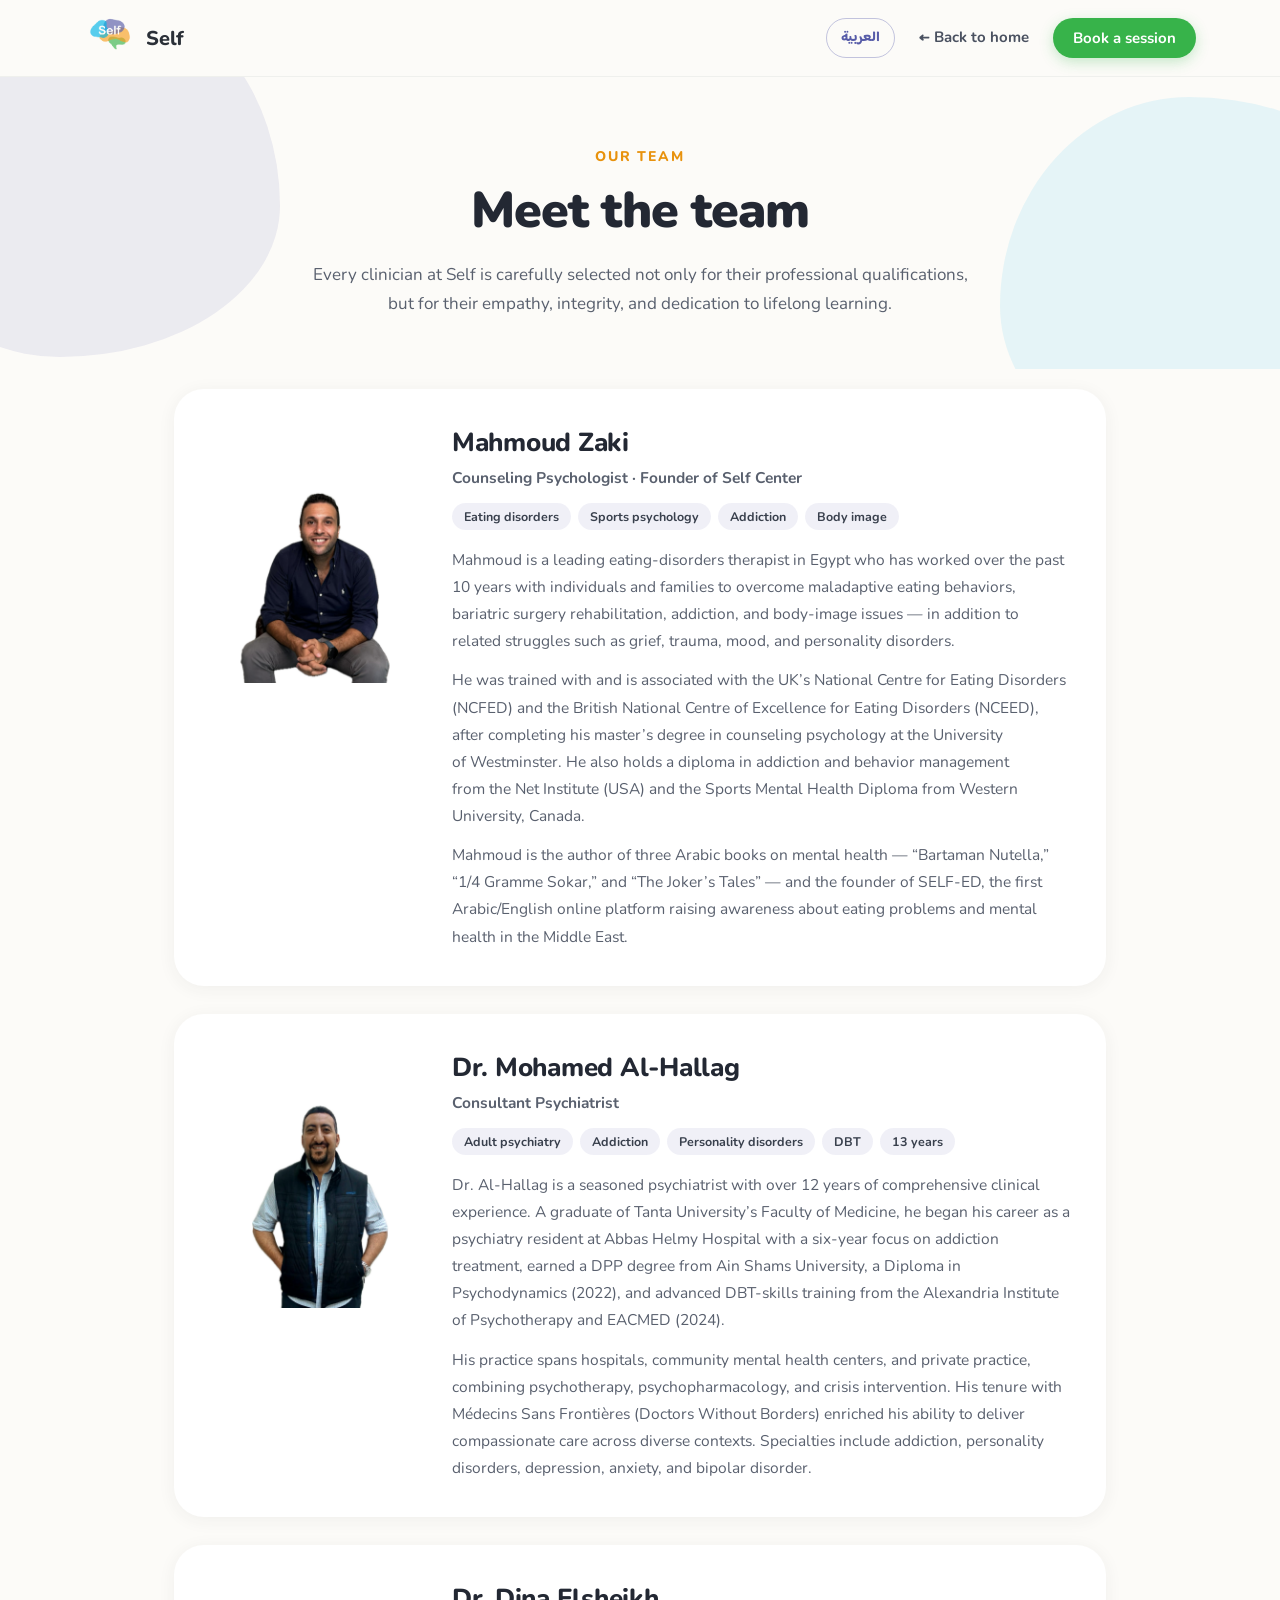
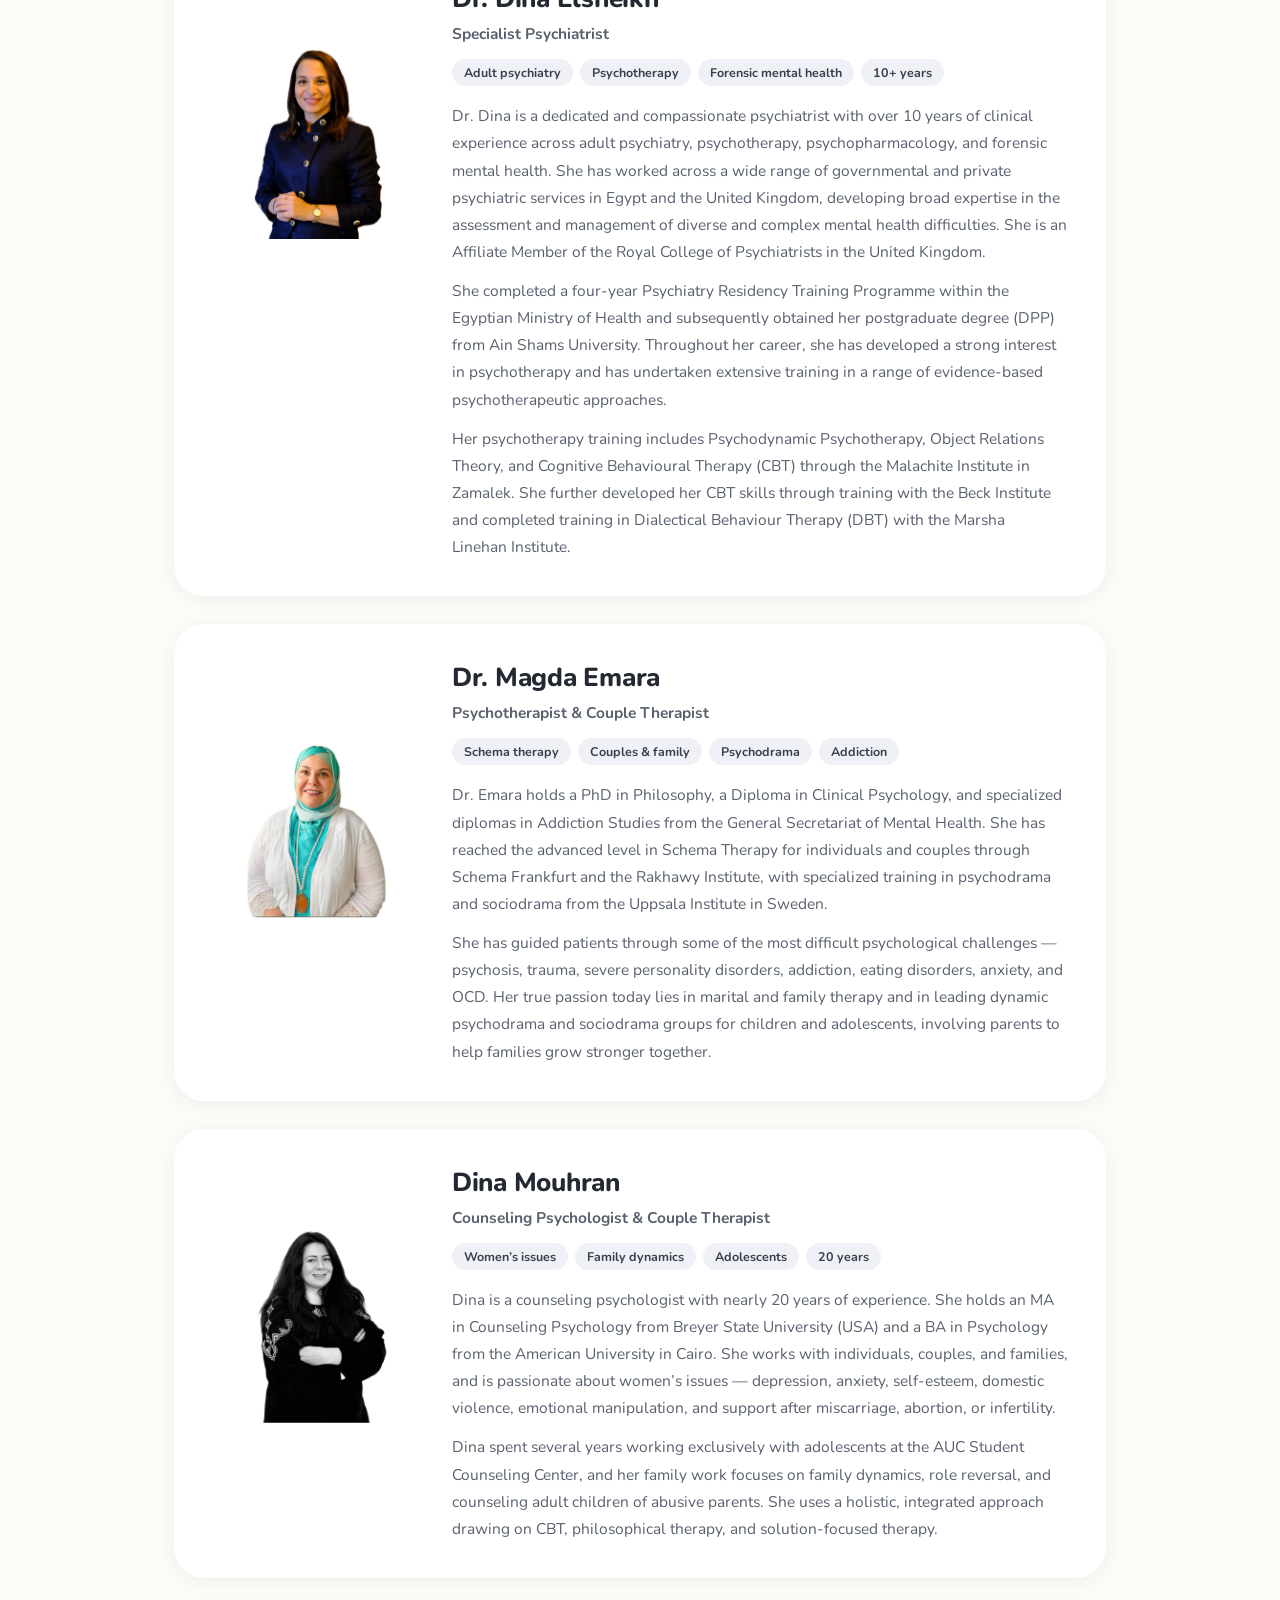
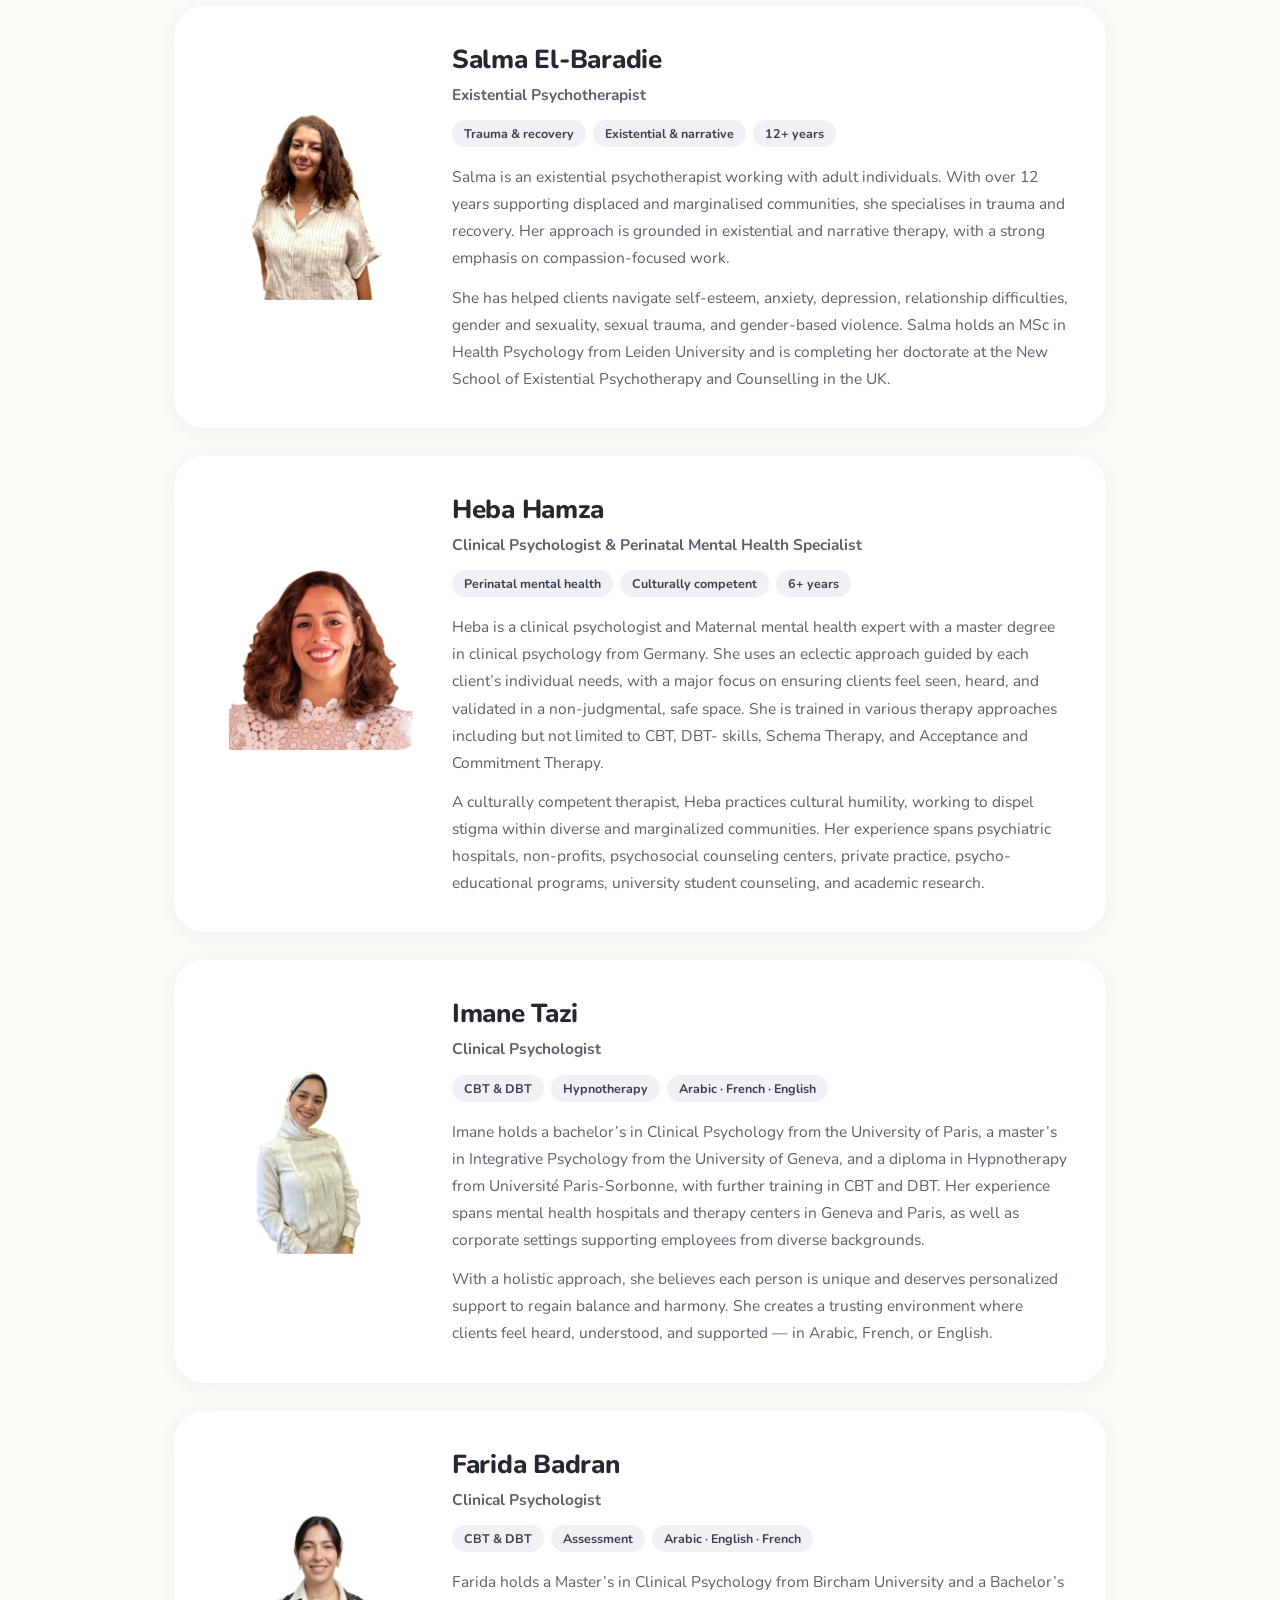
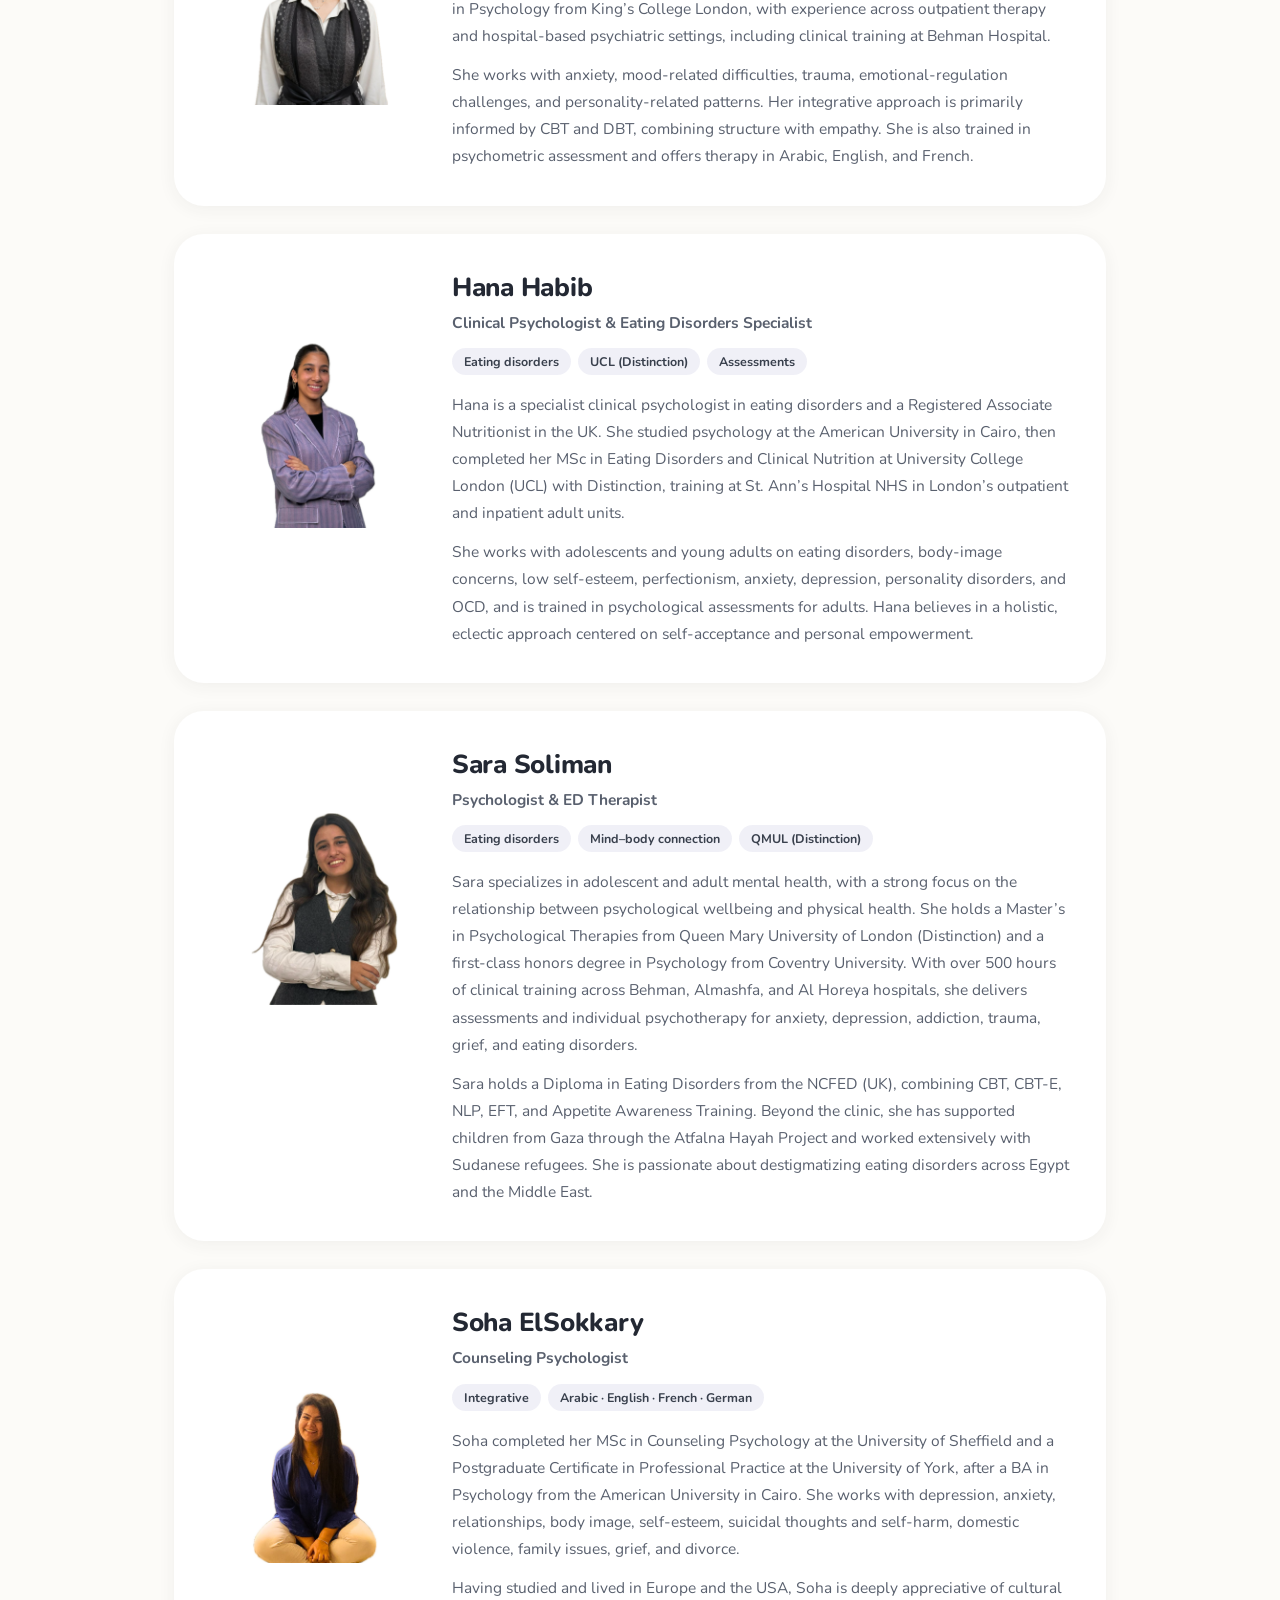
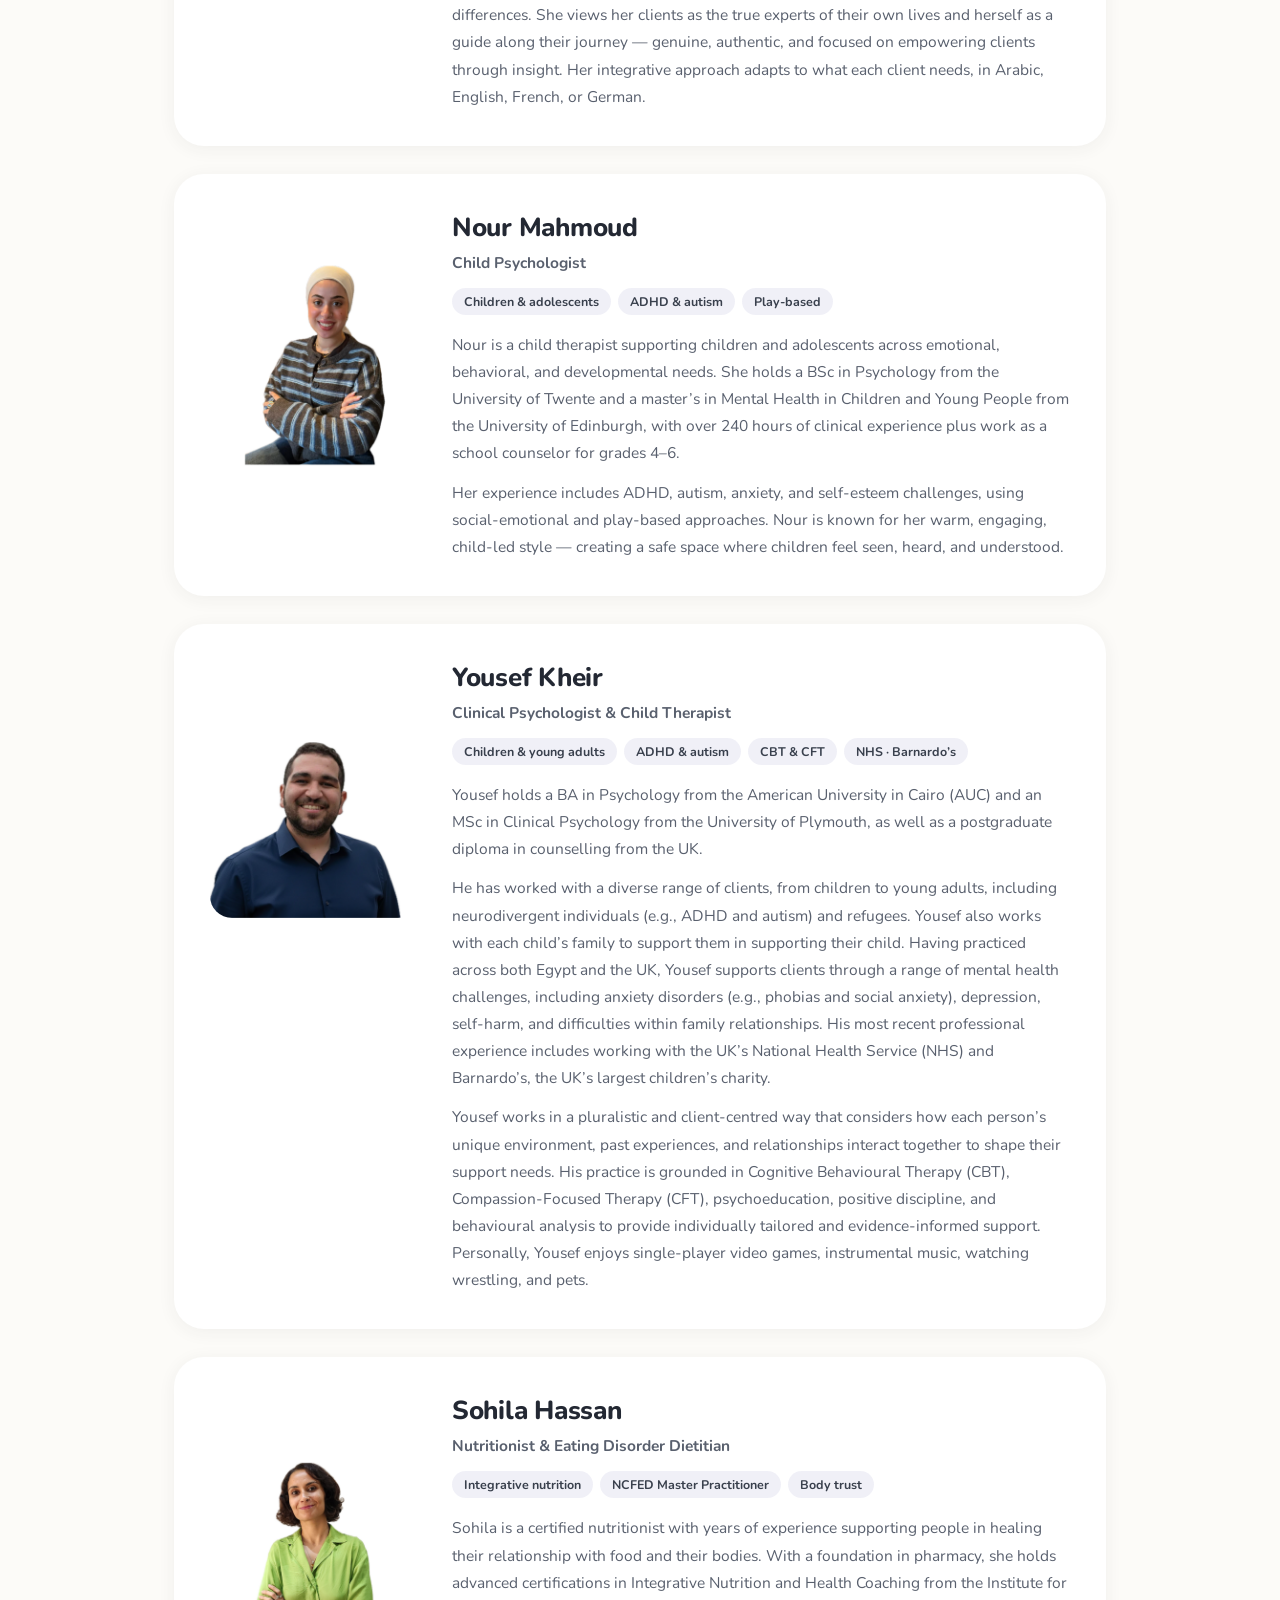
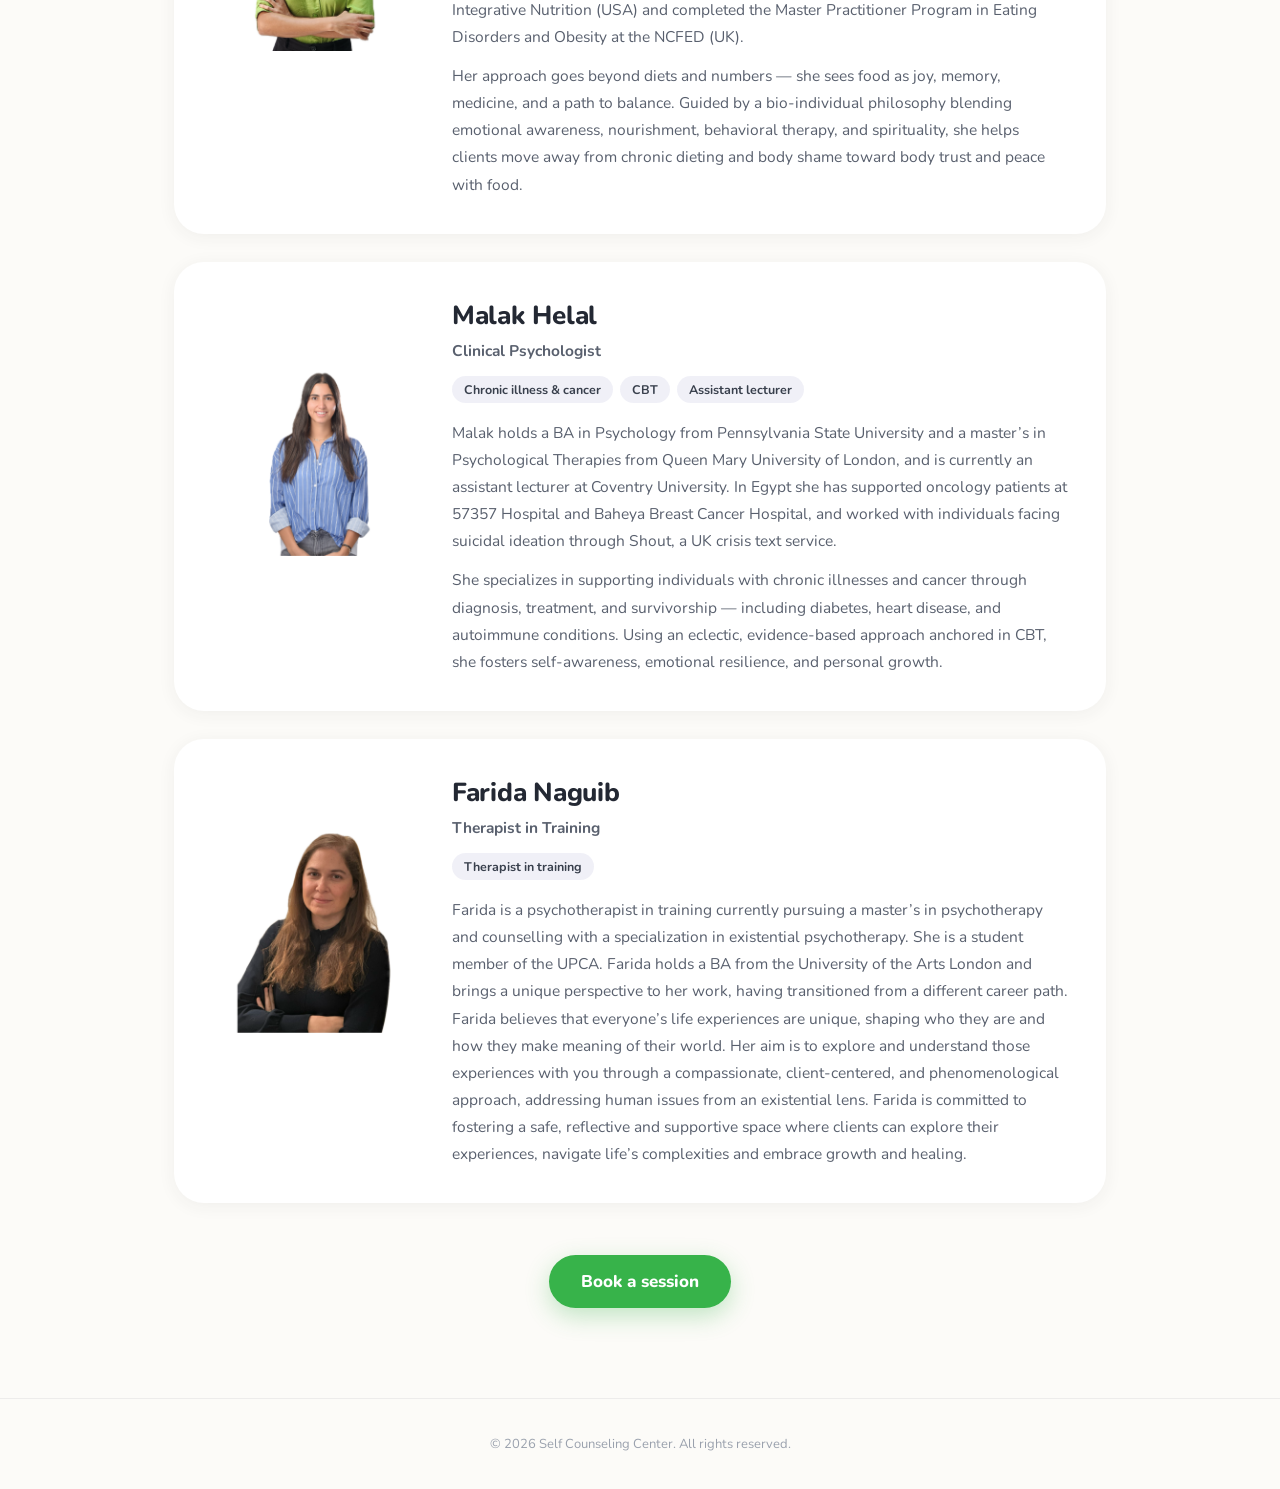
==== commit c5cb807b: "Add Dr. Dina Elsheikh and Yousef Kheir to the team Add both clinicians to the full team page (with E" ====
--- a/team.html
+++ b/team.html
@@ -43,7 +43,7 @@
   <p id="footerCopy"></p>
 </footer>
 
-<script src="js/team-data.js?v=3"></script>
+<script src="js/team-data.js?v=4"></script>
 <script src="js/team.js?v=3"></script>
 </body>
 </html>
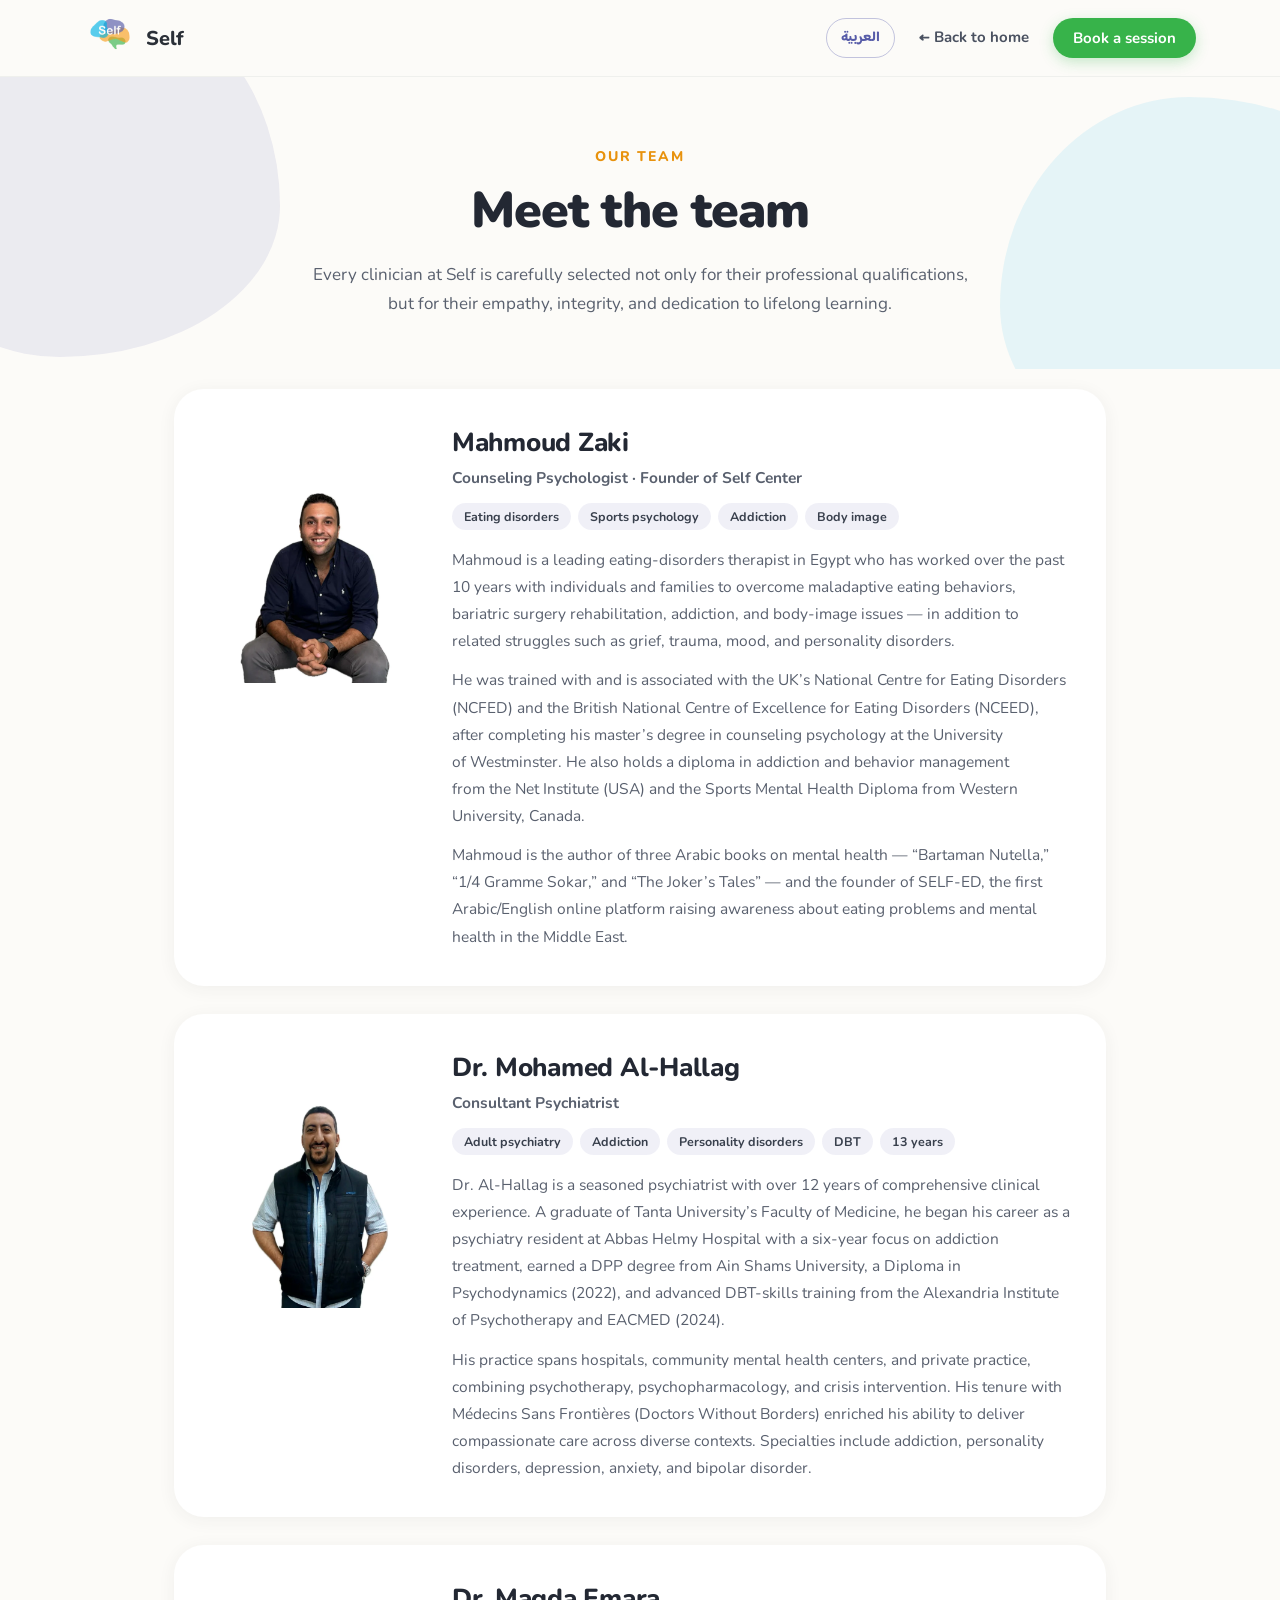
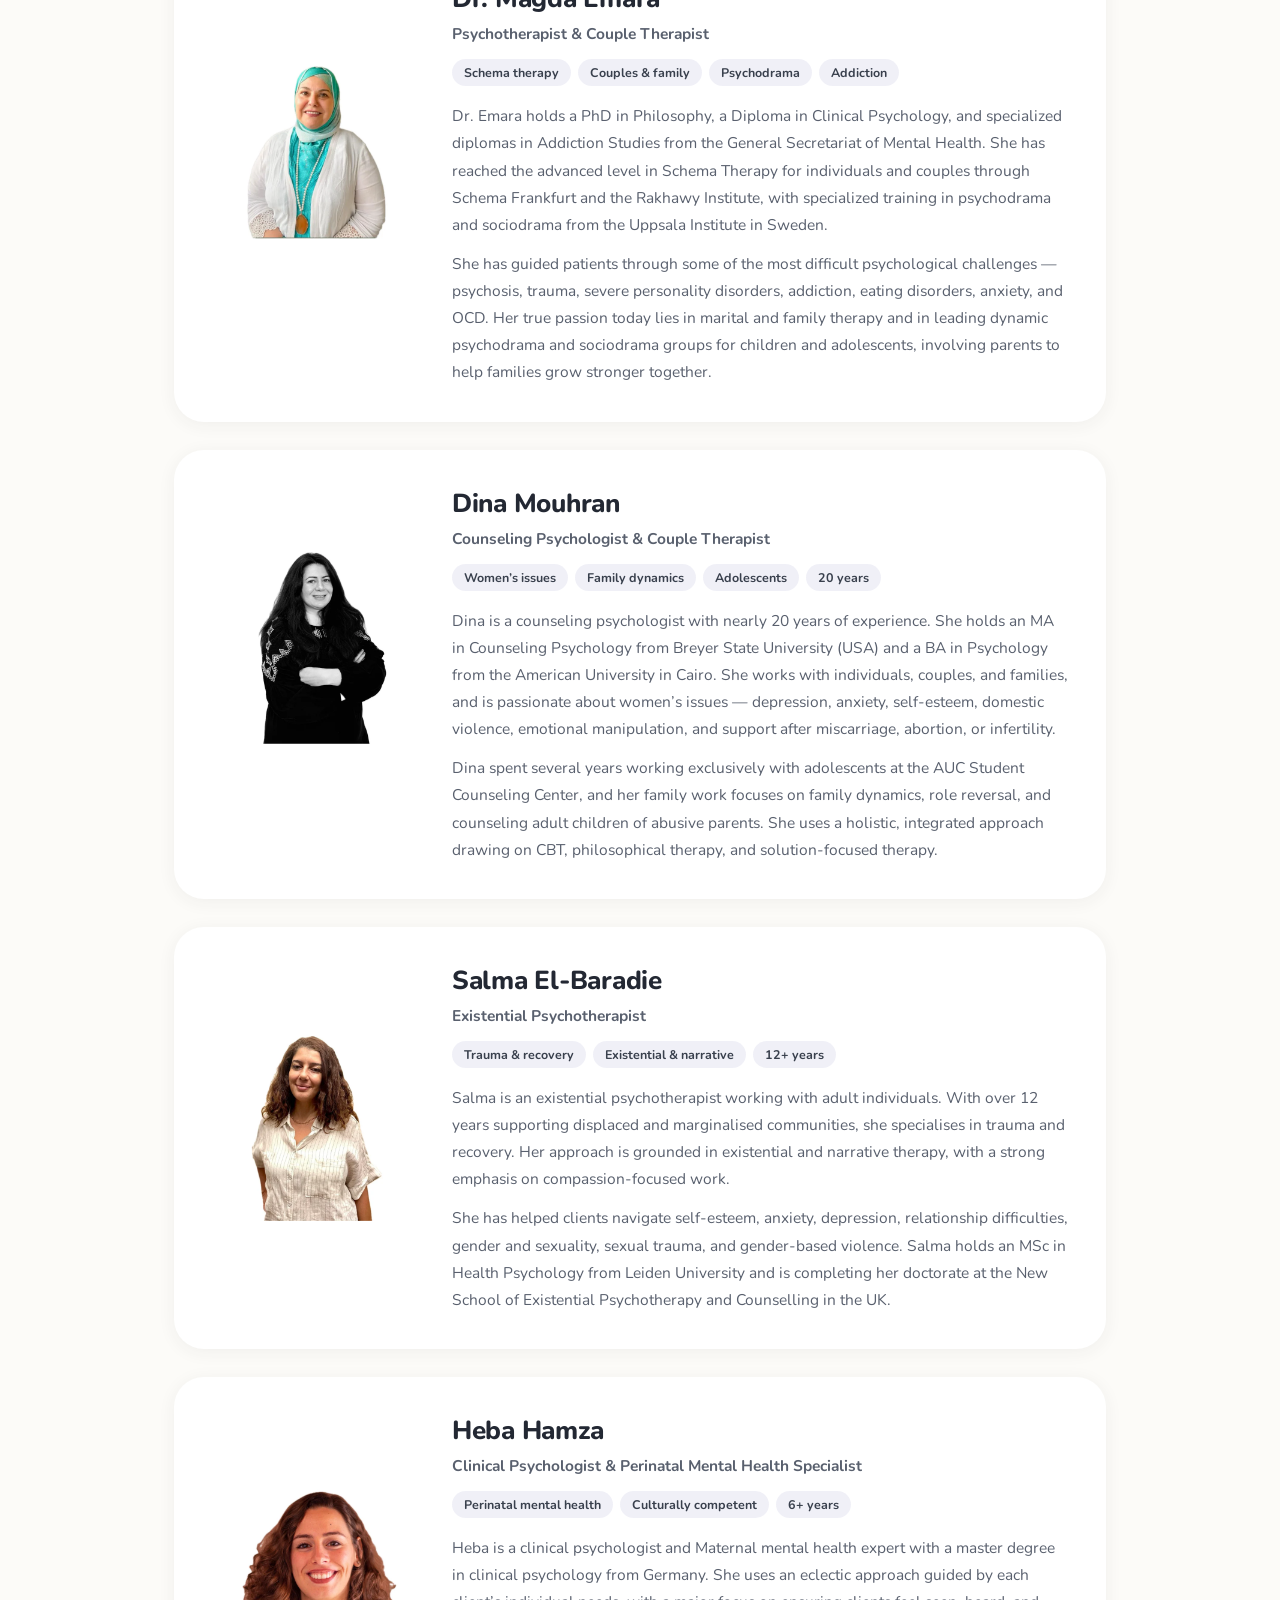
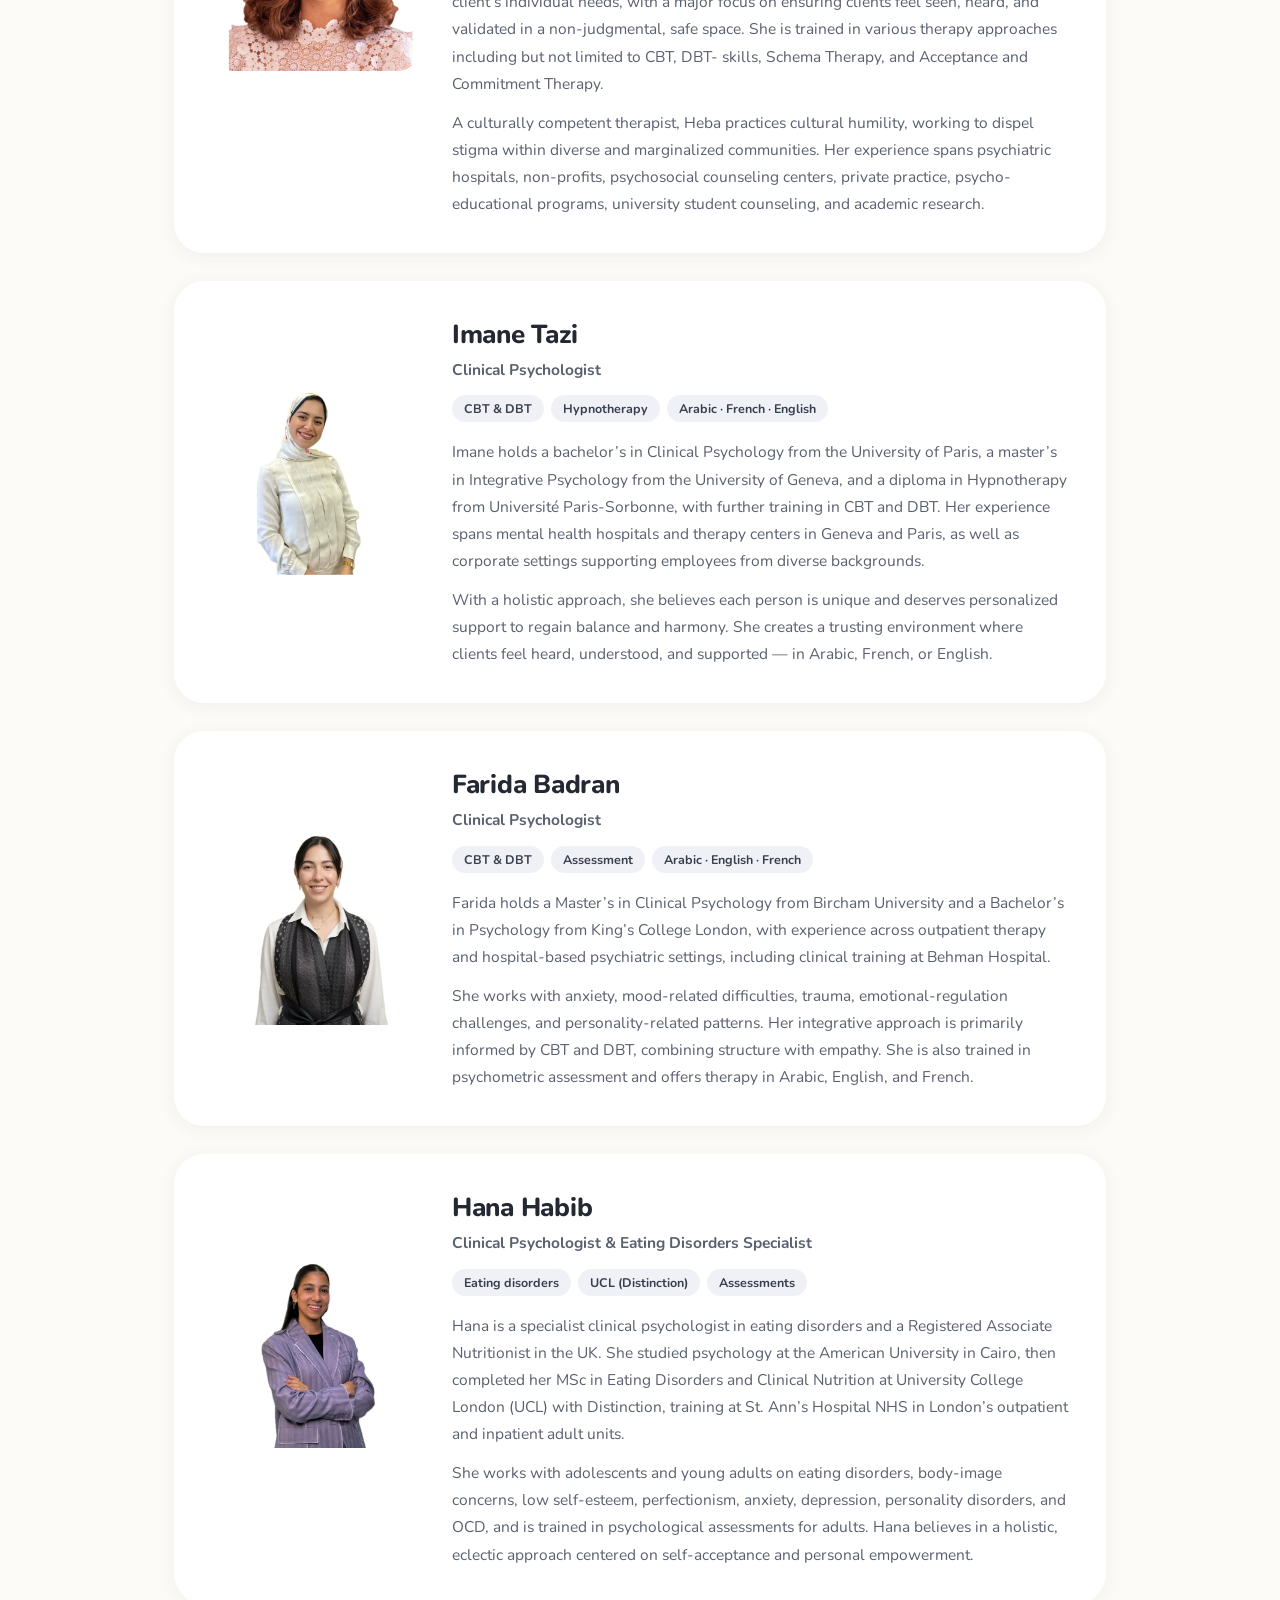
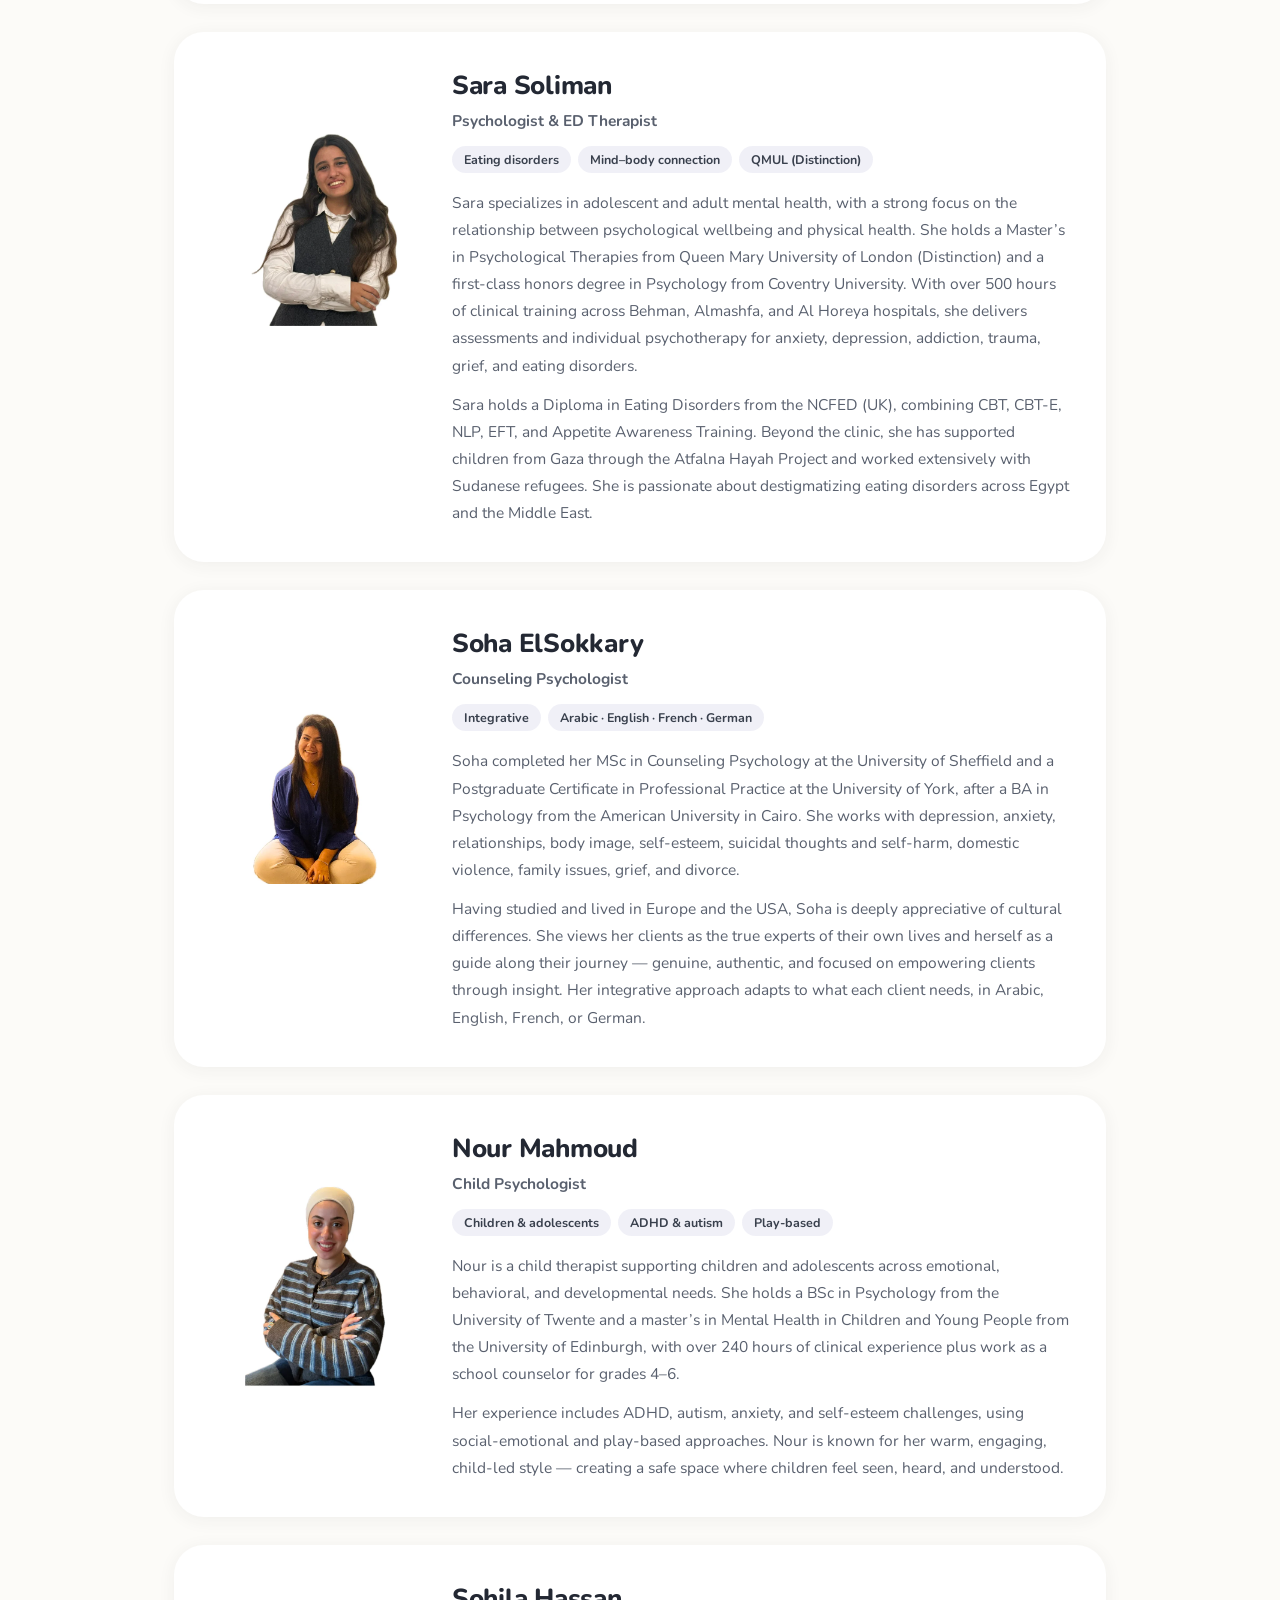
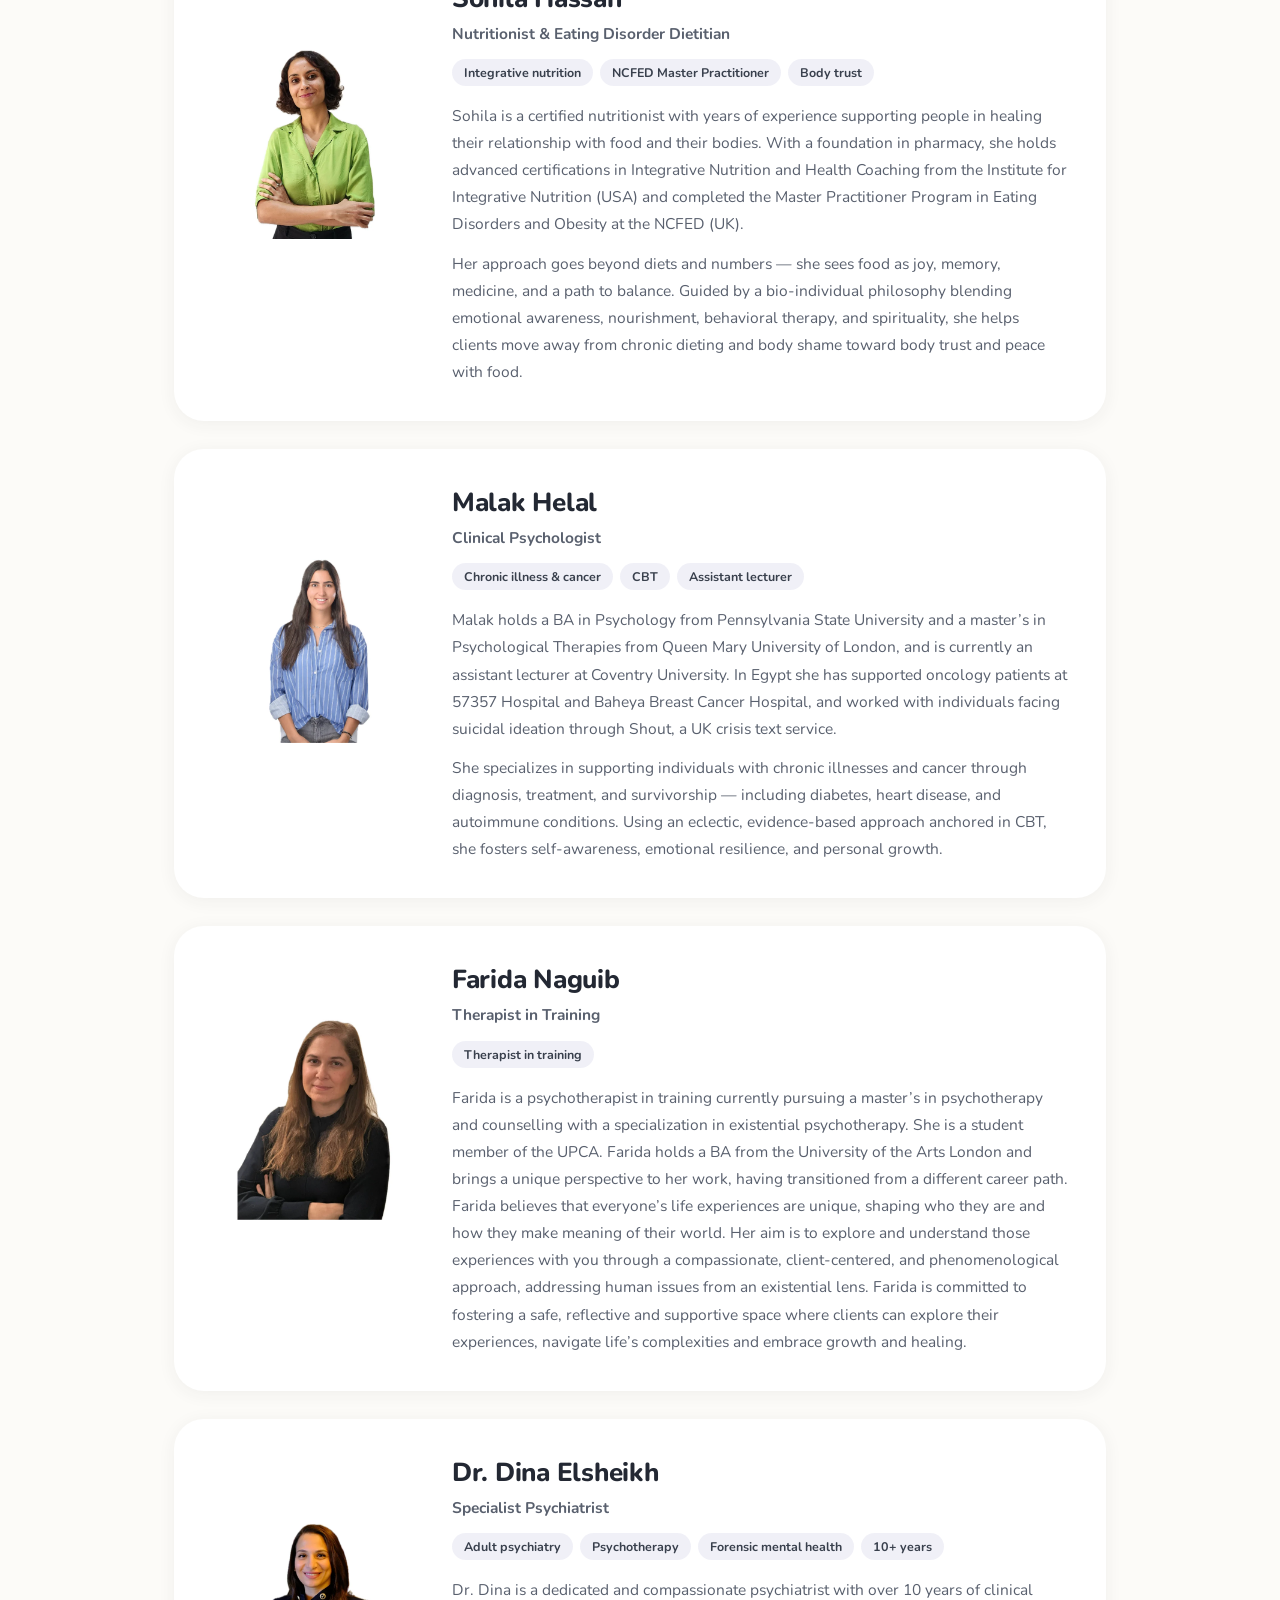
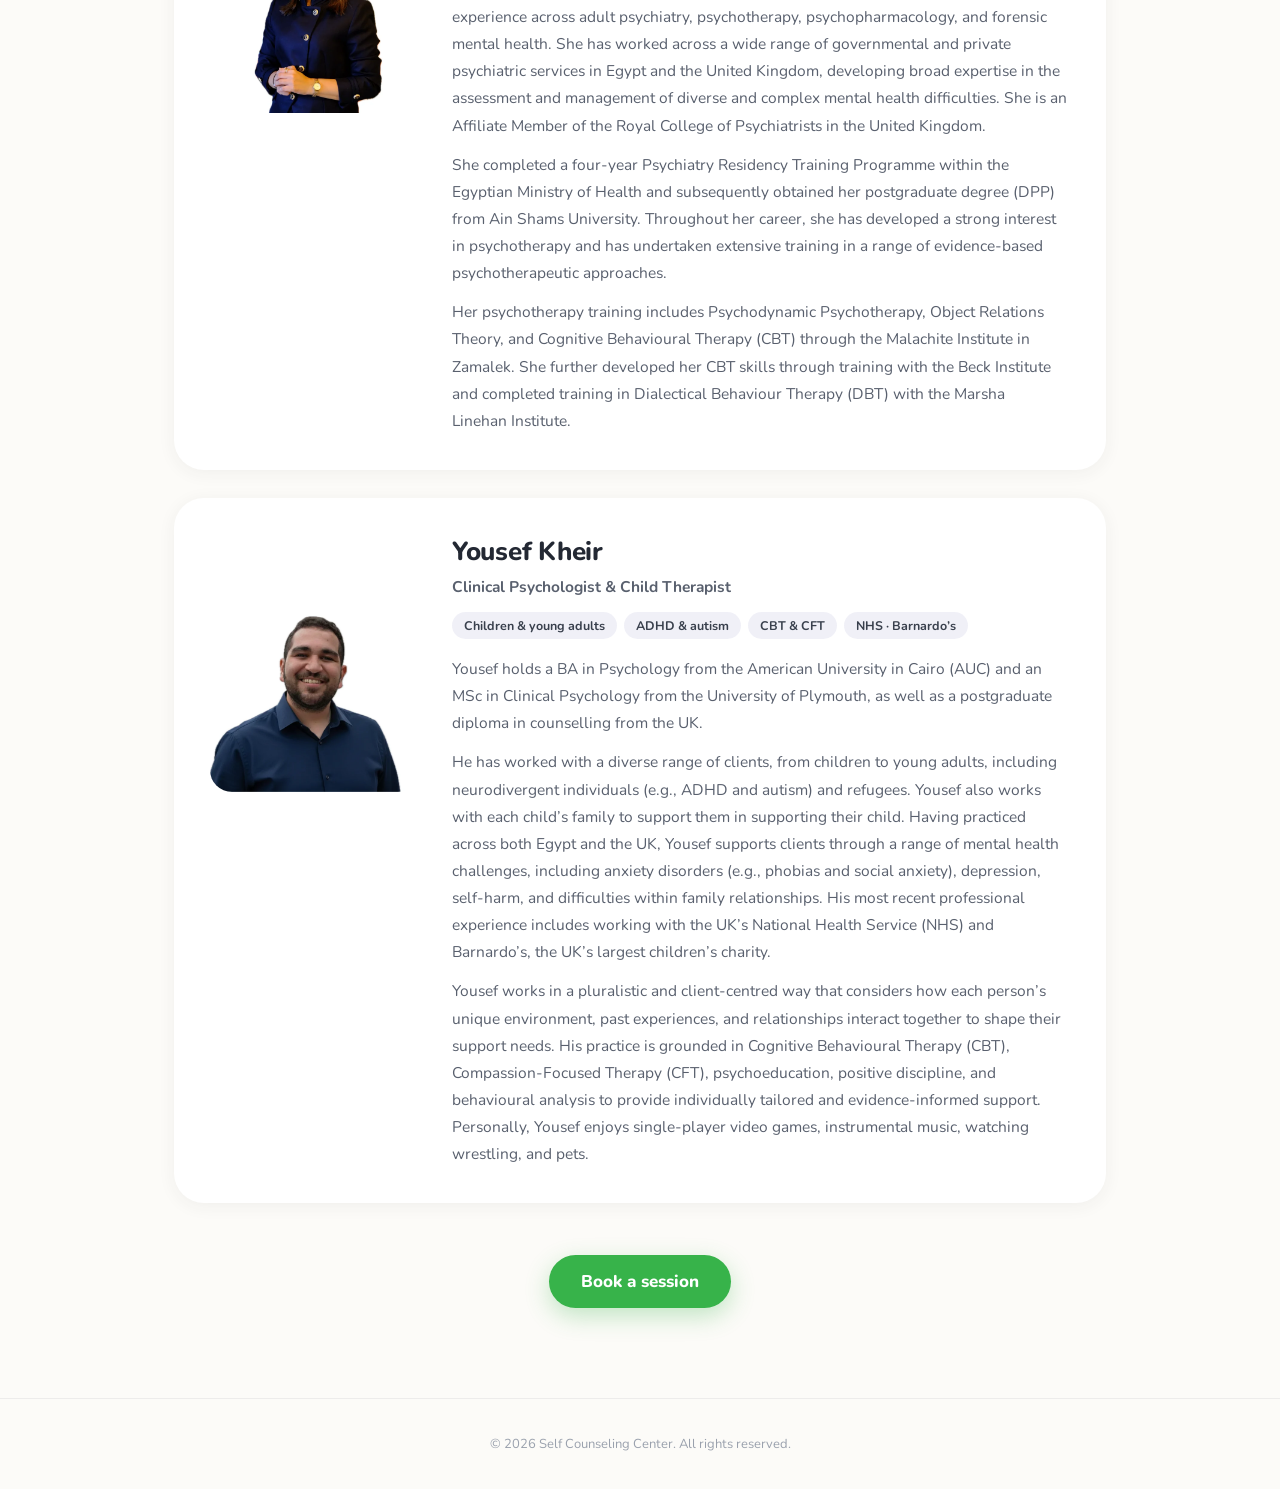
==== commit c0489c98: "SEO: metadata, structured data, crawl files, and faster images No visual or layout changes: team pag" ====
--- a/team.html
+++ b/team.html
@@ -3,9 +3,21 @@
 <head>
 <meta charset="utf-8">
 <meta name="viewport" content="width=device-width, initial-scale=1">
-<title>Meet the Team — Self Counseling Center</title>
-<meta name="description" content="The multidisciplinary team of psychologists, psychiatrists, therapists, and nutritionists at Self Counseling Center in Sheikh Zayed, Egypt.">
-<link rel="icon" href="assets/logo.png">
+<title>Our Psychologists &amp; Psychiatrists | Self Center, Sheikh Zayed</title>
+<meta name="description" content="Meet the psychologists, psychiatrists, therapists and nutritionists at Self Center in Sheikh Zayed, Giza: their qualifications, specialties and languages.">
+<link rel="canonical" href="https://selfcounselingcenter.com/team.html">
+<meta property="og:type" content="website">
+<meta property="og:site_name" content="Self Center">
+<meta property="og:title" content="Our Psychologists &amp; Psychiatrists | Self Center, Sheikh Zayed">
+<meta property="og:description" content="Meet the multidisciplinary team at Self Center in Sheikh Zayed: qualifications, specialties and languages.">
+<meta property="og:url" content="https://selfcounselingcenter.com/team.html">
+<meta property="og:image" content="https://selfcounselingcenter.com/assets/logo-512.png">
+<meta property="og:image:width" content="512">
+<meta property="og:image:height" content="512">
+<meta property="og:image:alt" content="Self Center logo">
+<meta name="twitter:card" content="summary">
+<link rel="icon" type="image/png" sizes="96x96" href="assets/favicon-96.png">
+<link rel="apple-touch-icon" href="assets/apple-touch-icon.png">
 <link rel="preconnect" href="https://fonts.googleapis.com">
 <link rel="preconnect" href="https://fonts.gstatic.com" crossorigin>
 <link href="https://fonts.googleapis.com/css2?family=Nunito:wght@400;600;700;800;900&family=Baloo+Bhaijaan+2:wght@400;500;600;700&display=swap" rel="stylesheet">
@@ -15,14 +27,14 @@
 
 <nav class="nav">
   <div class="nav-inner">
-    <a href="index.html" class="brand">
-      <img src="assets/logo.png" alt="Self Counseling Center" class="brand-logo">
+    <a href="/" class="brand">
+      <img src="assets/logo-640.webp" alt="" class="brand-logo" width="640" height="640">
       <span class="brand-name">Self</span>
     </a>
     <div class="nav-actions" style="margin-inline-start:auto">
       <button type="button" id="langToggle" class="lang-btn"></button>
-      <a href="index.html" class="back-link" id="backLink"></a>
-      <a href="index.html#contact" class="btn btn-cta" id="bookBtn"></a>
+      <a href="/" class="back-link" id="backLink"></a>
+      <a href="/#contact" class="btn btn-cta" id="bookBtn"></a>
     </div>
   </div>
 </nav>
@@ -43,7 +55,7 @@
   <p id="footerCopy"></p>
 </footer>
 
-<script src="js/team-data.js?v=4"></script>
-<script src="js/team.js?v=3"></script>
+<script src="js/team-data.js?v=5"></script>
+<script src="js/team.js?v=4"></script>
 </body>
 </html>
